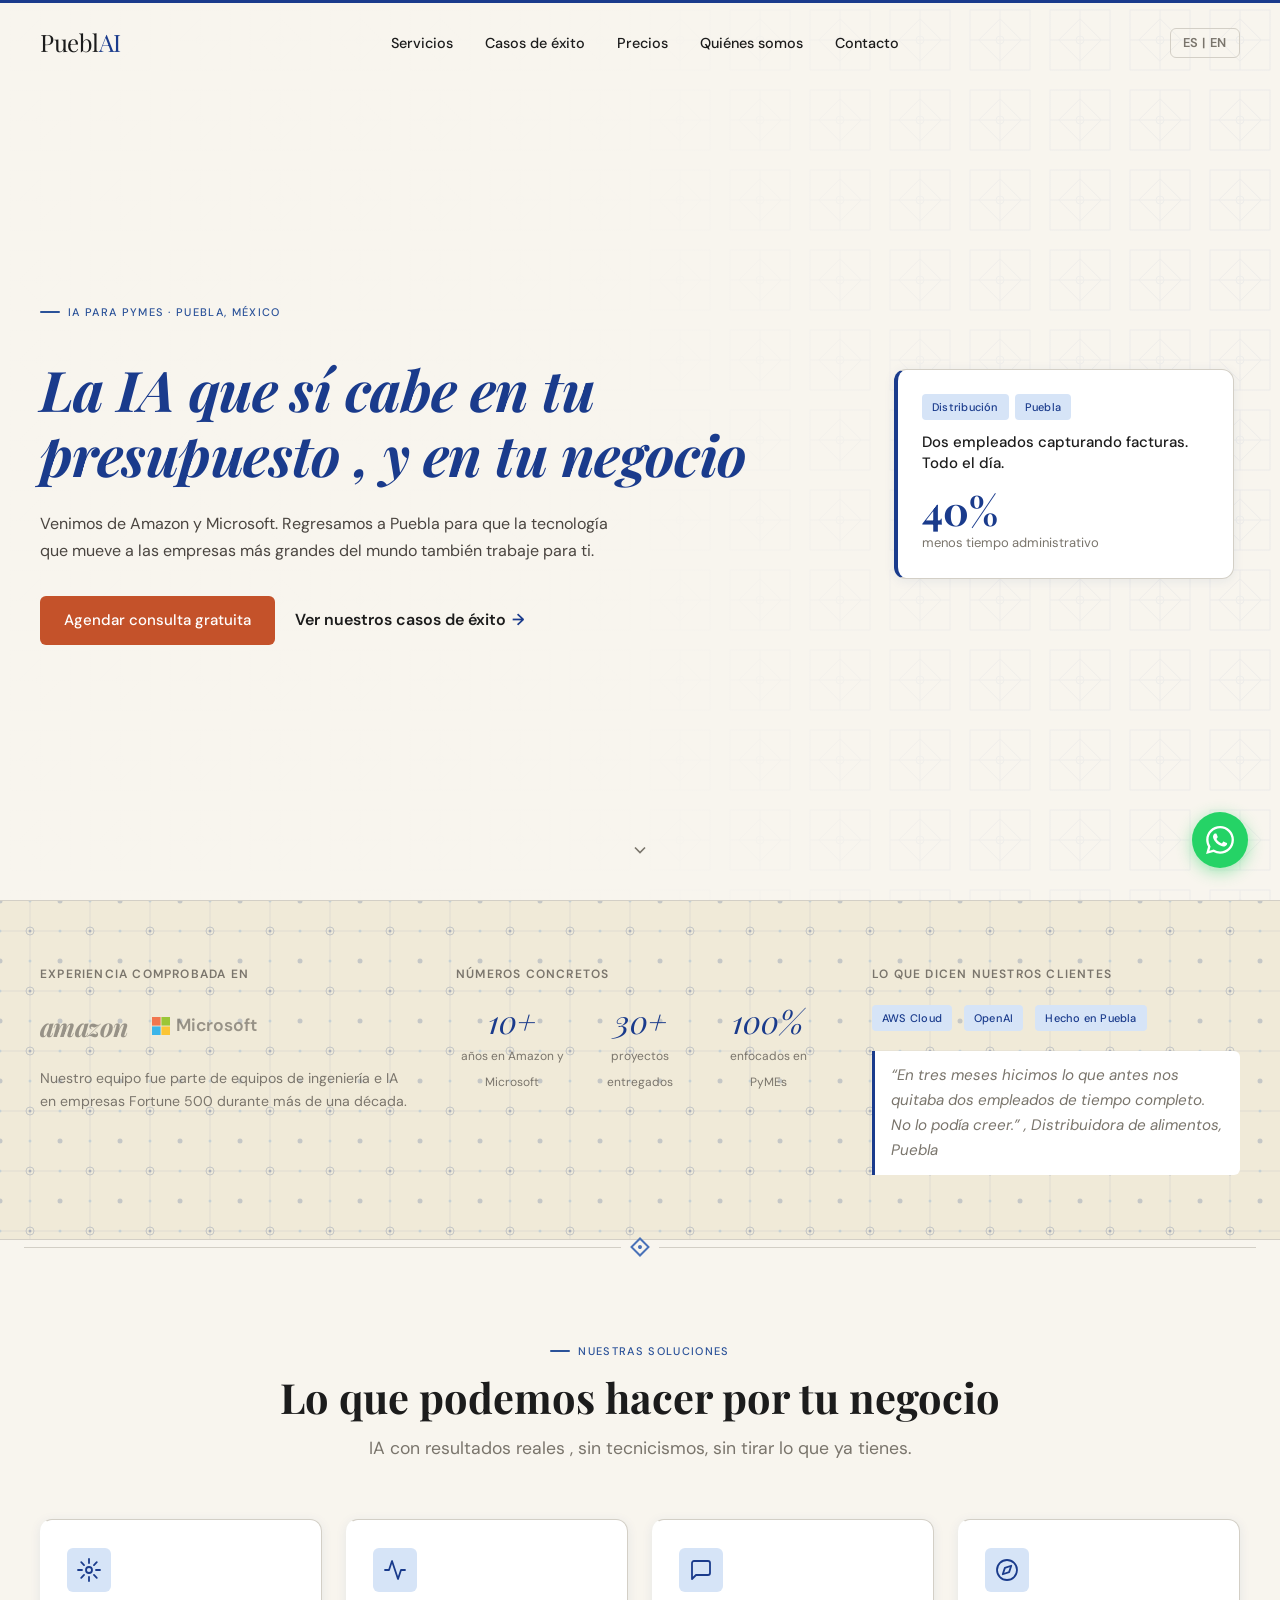
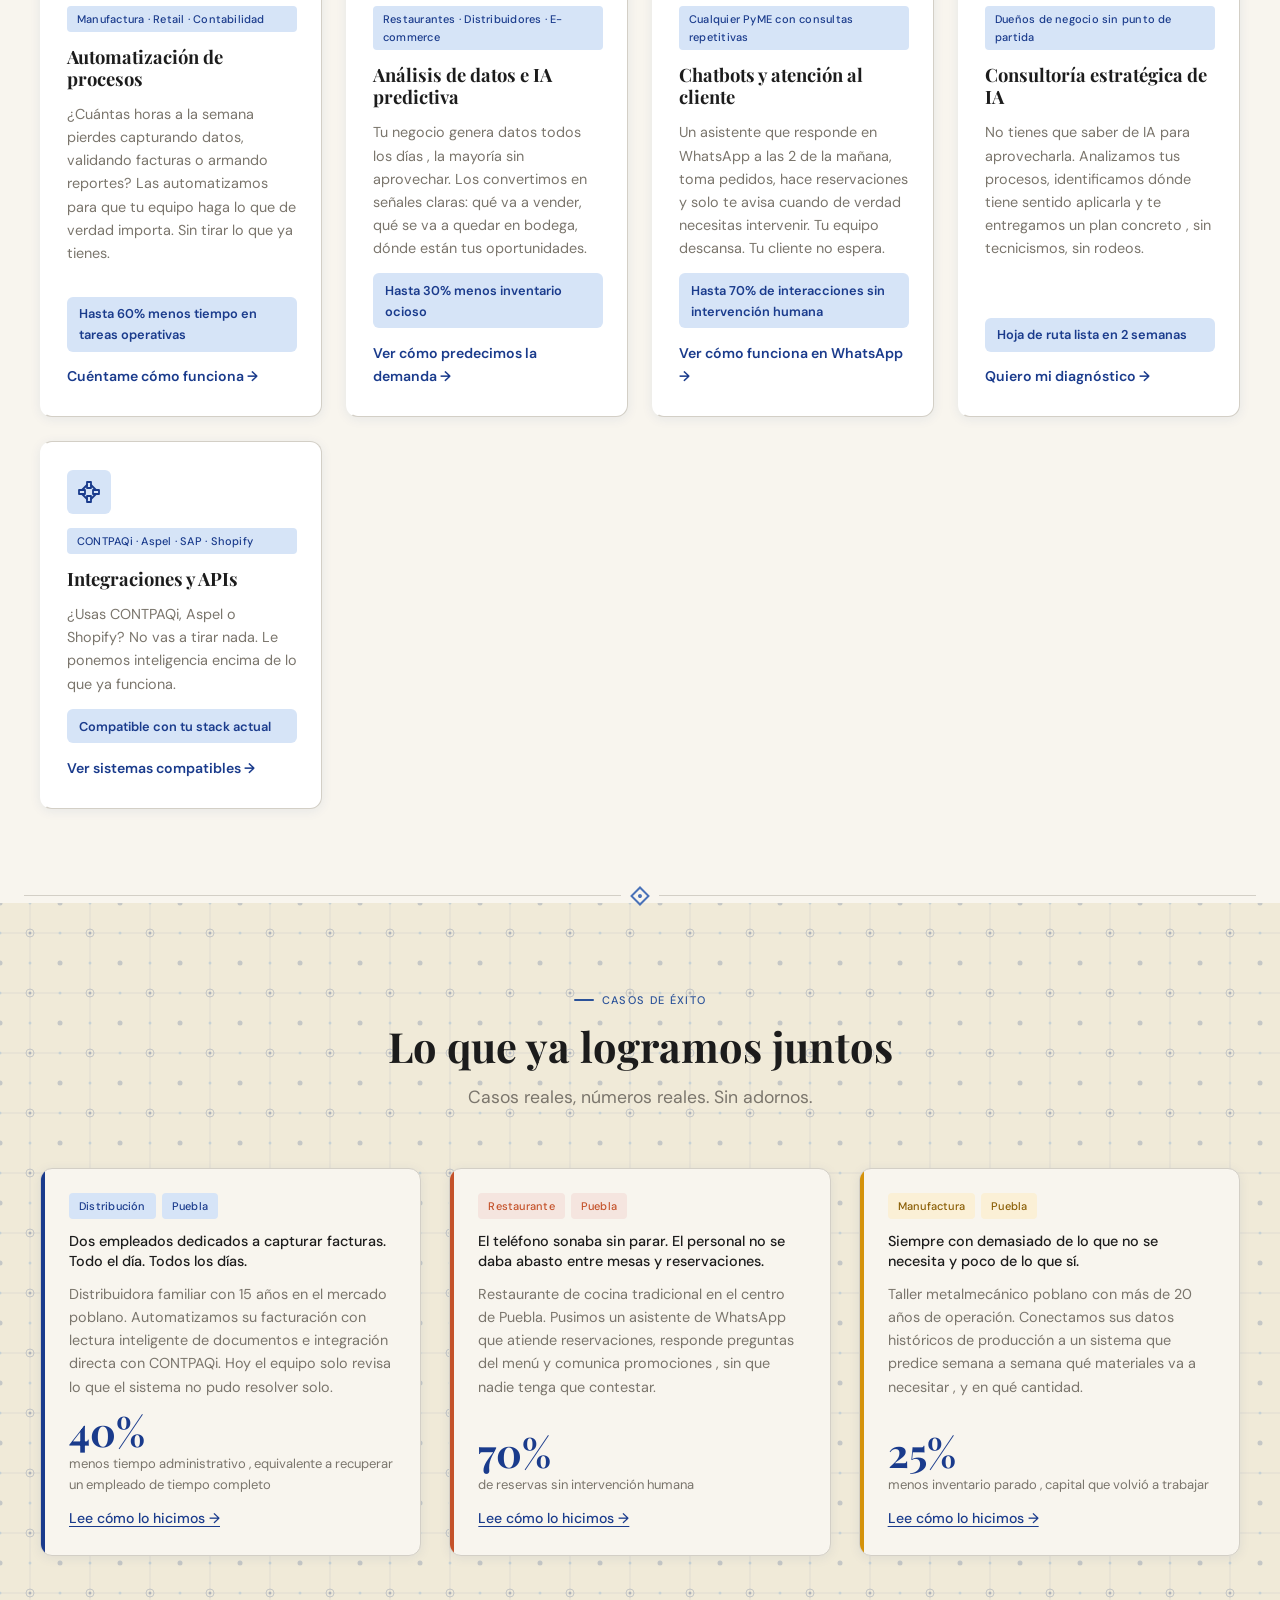
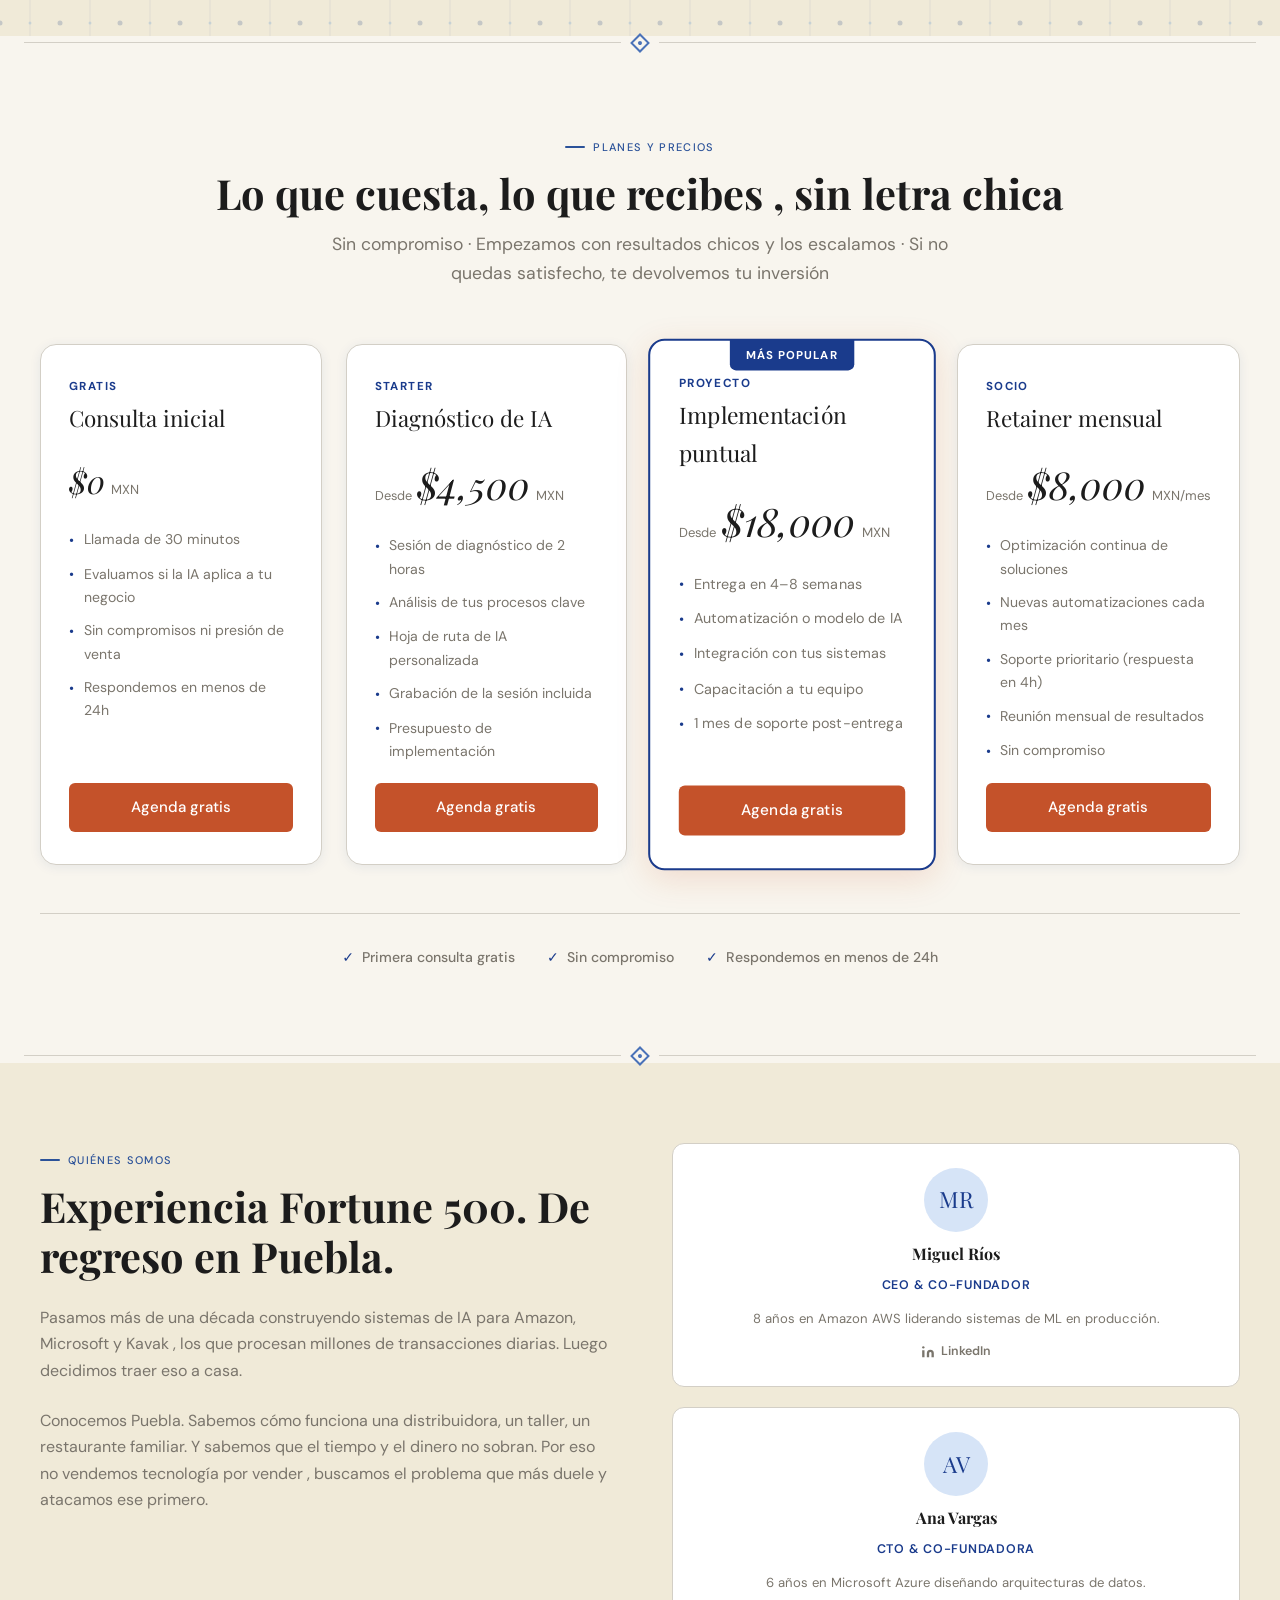
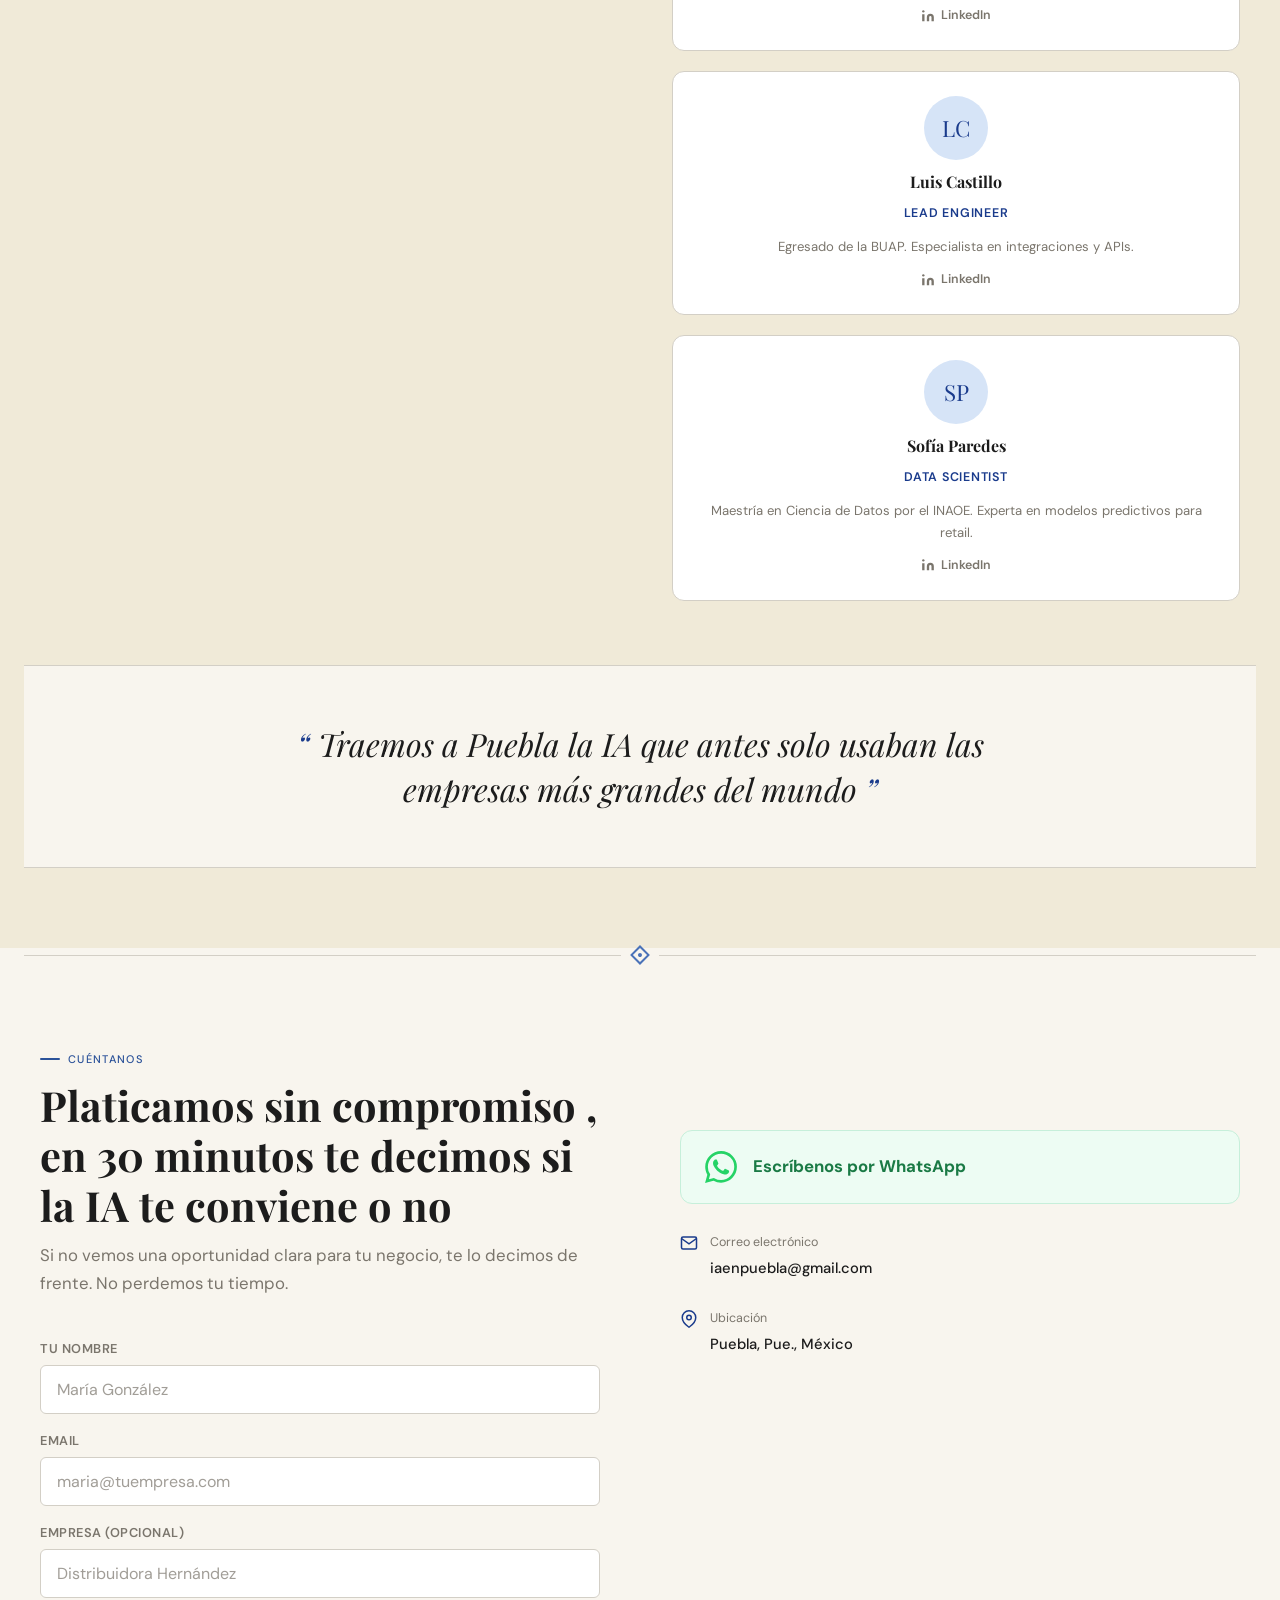
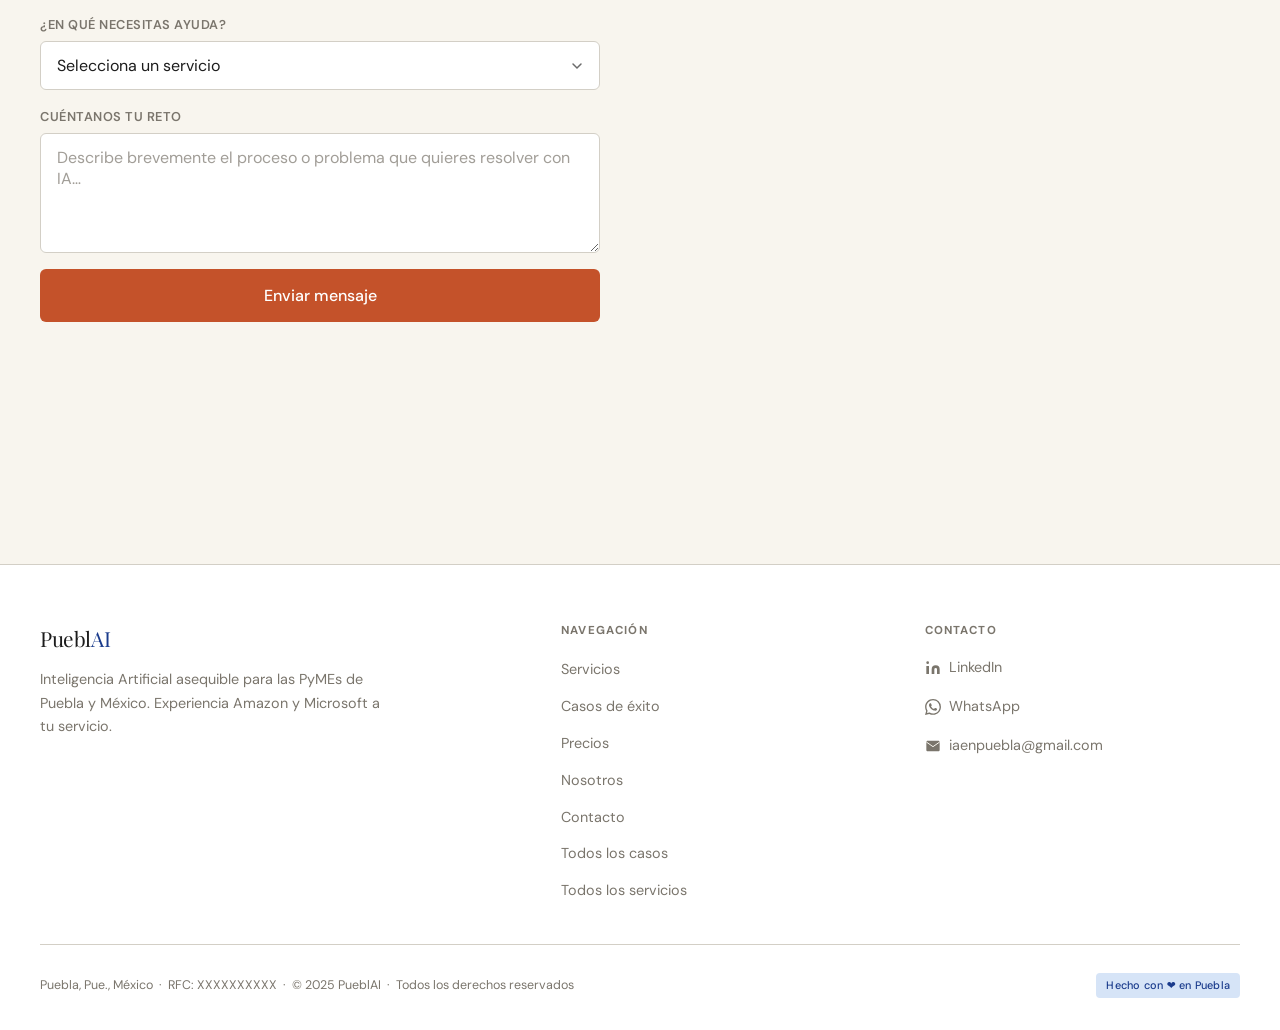
==== index.html @ e3006d70 "Update index.html" ====
<!DOCTYPE html>
<html lang="es">
<head>
  <meta charset="UTF-8" />
  <meta name="viewport" content="width=device-width, initial-scale=1.0" />
  <title>PueblAI , Inteligencia Artificial para PyMEs · Puebla, México</title>
  <meta name="description" content="Soluciones de Inteligencia Artificial asequibles para pequeñas y medianas empresas en Puebla y México. Más de 10 años de experiencia en Amazon y Microsoft." />

  <!-- Open Graph -->
  <meta property="og:title"       content="PueblAI , IA para PyMEs · Puebla, México" />
  <meta property="og:description" content="Automatización, análisis de datos y chatbots para PyMEs. Experiencia Fortune 500 al servicio de tu negocio." />
  <meta property="og:type"        content="website" />
  <meta property="og:locale"      content="es_MX" />
  <!-- REPLACE: og:image with a 1200×630 social card image -->

  <!-- Google Fonts -->
  <link rel="preconnect" href="https://fonts.googleapis.com" />
  <link rel="preconnect" href="https://fonts.gstatic.com" crossorigin />
  <link href="https://fonts.googleapis.com/css2?family=Playfair+Display:ital,wght@0,700;1,700&family=DM+Sans:opsz,wght@9..40,400;9..40,500;9..40,600&display=swap" rel="stylesheet" />

  <link rel="stylesheet" href="css/styles.css" />
</head>
<body>

  <!-- ═══════════════════════════════════════════
       NAVIGATION
  ═══════════════════════════════════════════ -->
  <nav class="site-nav" role="navigation" aria-label="Navegación principal">
    <div class="nav-inner">
      <a href="#hero" class="nav-logo" aria-label="PueblAI , Inicio">
        Puebl<span>AI</span>
      </a>

      <ul class="nav-links" role="list">
        <li><a href="#servicios" data-es="Servicios" data-en="Services">Servicios</a></li>
        <li><a href="#casos"     data-es="Casos de éxito"  data-en="Cases">Casos de éxito</a></li>
        <li><a href="#precios"   data-es="Precios"        data-en="Pricing">Precios</a></li>
        <li><a href="#nosotros"  data-es="Quiénes somos"  data-en="About">Quiénes somos</a></li>
        <li><a href="#contacto"  data-es="Contacto"  data-en="Contact">Contacto</a></li>
      </ul>

      <button id="lang-toggle" class="lang-toggle" aria-label="Cambiar idioma" aria-pressed="false">
        ES | EN
      </button>

      <button class="hamburger" aria-label="Abrir menú" aria-expanded="false">
        <span></span>
        <span></span>
        <span></span>
      </button>
    </div>
  </nav>

  <!-- Mobile nav overlay -->
  <div class="nav-overlay" role="dialog" aria-modal="true" aria-label="Menú de navegación">
    <button class="close-overlay" aria-label="Cerrar menú">&times;</button>
    <a href="#servicios" data-es="Servicios"  data-en="Services">Servicios</a>
    <a href="#casos"     data-es="Casos de éxito"  data-en="Cases">Casos de éxito</a>
    <a href="#precios"   data-es="Precios"        data-en="Pricing">Precios</a>
    <a href="#nosotros"  data-es="Quiénes somos"  data-en="About">Quiénes somos</a>
    <a href="#contacto"  data-es="Contacto"   data-en="Contact">Contacto</a>
  </div>

  <!-- ═══════════════════════════════════════════
       WHATSAPP FLOAT BUTTON
  ═══════════════════════════════════════════ -->
  <a href="https://wa.me/52XXXXXXXXXX?text=Hola%2C%20me%20interesa%20una%20consulta%20gratuita%20de%20IA%20para%20mi%20negocio."
     class="whatsapp-float"
     target="_blank"
     rel="noopener noreferrer"
     aria-label="Contactar por WhatsApp">
    <!-- WhatsApp icon -->
    <svg viewBox="0 0 24 24" xmlns="http://www.w3.org/2000/svg" aria-hidden="true">
      <path d="M17.472 14.382c-.297-.149-1.758-.867-2.03-.967-.273-.099-.471-.148-.67.15-.197.297-.767.966-.94 1.164-.173.199-.347.223-.644.075-.297-.15-1.255-.463-2.39-1.475-.883-.788-1.48-1.761-1.653-2.059-.173-.297-.018-.458.13-.606.134-.133.298-.347.446-.52.149-.174.198-.298.298-.497.099-.198.05-.371-.025-.52-.075-.149-.669-1.612-.916-2.207-.242-.579-.487-.5-.669-.51-.173-.008-.371-.01-.57-.01-.198 0-.52.074-.792.372-.272.297-1.04 1.016-1.04 2.479 0 1.462 1.065 2.875 1.213 3.074.149.198 2.096 3.2 5.077 4.487.709.306 1.262.489 1.694.625.712.227 1.36.195 1.871.118.571-.085 1.758-.719 2.006-1.413.248-.694.248-1.289.173-1.413-.074-.124-.272-.198-.57-.347m-5.421 7.403h-.004a9.87 9.87 0 01-5.031-1.378l-.361-.214-3.741.982.998-3.648-.235-.374a9.86 9.86 0 01-1.51-5.26c.001-5.45 4.436-9.884 9.888-9.884 2.64 0 5.122 1.03 6.988 2.898a9.825 9.825 0 012.893 6.994c-.003 5.45-4.437 9.884-9.885 9.884m8.413-18.297A11.815 11.815 0 0012.05 0C5.495 0 .16 5.335.157 11.892c0 2.096.547 4.142 1.588 5.945L.057 24l6.305-1.654a11.882 11.882 0 005.683 1.448h.005c6.554 0 11.89-5.335 11.893-11.893a11.821 11.821 0 00-3.48-8.413z"/>
    </svg>
  </a>

  <main>

    <!-- ═══════════════════════════════════════════
         SECTION 01 , HERO
    ═══════════════════════════════════════════ -->
    <section id="hero" aria-label="Inicio" style="position: relative;">
      <div class="hero-inner">

        <!-- Left column -->
        <div class="hero-left">
          <span class="section-eyebrow fade-in" data-es="IA para PyMEs · Puebla, México" data-en="AI for SMBs · Puebla, México">
            IA para PyMEs · Puebla, México
          </span>

          <h1 class="fade-in" style="transition-delay: 0.1s;">
            <em data-es="La IA que sí cabe en tu presupuesto , y en tu negocio" data-en="The AI that fits your budget , and your business">
              La IA que sí cabe en tu presupuesto , y en tu negocio
            </em>
          </h1>

          <p class="fade-in" style="transition-delay: 0.2s;"
             data-es="Venimos de Amazon y Microsoft. Regresamos a Puebla para que la tecnología que mueve a las empresas más grandes del mundo también trabaje para ti."
             data-en="We come from Amazon and Microsoft. We returned to Puebla so the technology that powers the world's largest companies can work for you too.">
            Venimos de Amazon y Microsoft. Regresamos a Puebla para que la tecnología que mueve a las empresas más grandes del mundo también trabaje para ti.
          </p>

          <div class="hero-ctas fade-in" style="transition-delay: 0.3s;">
            <a href="#contacto" class="btn-primary"
               data-es="Agendar consulta gratuita" data-en="Book a free consultation">
              Agendar consulta gratuita
            </a>
            <a href="#casos" class="secondary-link"
               data-es="Ver nuestros casos de éxito" data-en="See our success stories">
              Ver nuestros casos de éxito
            </a>
          </div>
        </div>

        <!-- Right column , caso de éxito flotante -->
        <div class="hero-right fade-in" style="transition-delay: 0.4s;">
          <div class="hero__card">
            <div class="hero__card-tag">
              <span class="badge badge--cobalt"
                    data-es="Distribución" data-en="Distribution">Distribución</span>
              <span class="badge badge--cobalt"
                    data-es="Puebla" data-en="Puebla">Puebla</span>
            </div>
            <p class="hero__card-problem"
               data-es="Dos empleados capturando facturas. Todo el día."
               data-en="Two employees entering invoices. All day long.">
              Dos empleados capturando facturas. Todo el día.
            </p>
            <div class="hero__card-metric">
              <span class="hero__card-number">40%</span>
              <span class="hero__card-label"
                    data-es="menos tiempo administrativo"
                    data-en="less administrative time">
                menos tiempo administrativo
              </span>
            </div>
          </div>
        </div>

      </div>

      <!-- Scroll indicator -->
      <div class="scroll-indicator" aria-hidden="true">
        <svg viewBox="0 0 24 24" stroke-width="2">
          <polyline points="6 9 12 15 18 9"/>
        </svg>
      </div>
    </section>


    <!-- ═══════════════════════════════════════════
         SECTION 02 , TRUST SIGNALS
    ═══════════════════════════════════════════ -->
    <section id="credibilidad" aria-label="Credenciales y experiencia">
      <div class="credibilidad-inner">

        <!-- Col 1: Company logos -->
        <div class="trust-col fade-in">
          <span class="trust-col-title"
                data-es="Experiencia comprobada en" data-en="Proven experience at">
            Experiencia comprobada en
          </span>
          <div class="company-logos">
            <!-- Amazon wordmark -->
            <span class="company-logo-wordmark" style="font-family:'Playfair Display',serif; font-size:1.6rem; font-weight:700; font-style:italic; letter-spacing:-0.02em;">amazon</span>
            <!-- Microsoft with squares -->
            <span class="company-logo-wordmark" style="display:inline-flex; align-items:center; gap:0.4rem;">
              <svg viewBox="0 0 21 21" width="18" height="18" aria-hidden="true">
                <rect x="0" y="0" width="10" height="10" fill="#f25022"/>
                <rect x="11" y="0" width="10" height="10" fill="#7fba00"/>
                <rect x="0" y="11" width="10" height="10" fill="#00a4ef"/>
                <rect x="11" y="11" width="10" height="10" fill="#ffb900"/>
              </svg>
              <span style="font-family:'DM Sans',sans-serif; font-size:1.1rem; font-weight:600;">Microsoft</span>
            </span>
          </div>
          <p class="trust-caption"
             data-es="Nuestro equipo fue parte de equipos de ingeniería e IA en empresas Fortune 500 durante más de una década."
             data-en="Our team was part of engineering and AI teams at Fortune 500 companies for over a decade.">
            Nuestro equipo fue parte de equipos de ingeniería e IA en empresas Fortune 500 durante más de una década.
          </p>
        </div>

        <!-- Col 2: Key metrics -->
        <div class="trust-col fade-in" style="transition-delay: 0.1s;">
          <span class="trust-col-title"
                data-es="Números concretos" data-en="Concrete numbers">
            Números concretos
          </span>
          <div class="stat-row">
            <div class="stat-item">
              <span class="metric-num">10+</span>
              <span class="stat-sub"
                    data-es="años en Amazon y Microsoft" data-en="years at Amazon &amp; Microsoft">
                años en Amazon y Microsoft
              </span>
            </div>
            <div class="stat-item">
              <span class="metric-num">30+</span>
              <span class="stat-sub"
                    data-es="proyectos entregados" data-en="projects delivered">
                proyectos entregados
              </span>
            </div>
            <div class="stat-item">
              <span class="metric-num">100%</span>
              <span class="stat-sub"
                    data-es="enfocados en PyMEs" data-en="focused on SMBs">
                enfocados en PyMEs
              </span>
            </div>
          </div>
        </div>

        <!-- Col 3: Pull quote / certifications -->
        <div class="trust-col fade-in" style="transition-delay: 0.2s;">
          <span class="trust-col-title"
                data-es="Lo que dicen nuestros clientes" data-en="What our clients say">
            Lo que dicen nuestros clientes
          </span>
          <!-- REPLACE: AWS Partner / Google Cloud badge or real client logo -->
          <div class="cert-badges">
            <span class="tag">AWS Cloud</span>
            <span class="tag">OpenAI</span>
            <span class="tag">Hecho en Puebla</span>
          </div>
          <blockquote class="pull-quote"
                      data-es="&ldquo;En tres meses hicimos lo que antes nos quitaba dos empleados de tiempo completo. No lo podía creer.&rdquo; , Distribuidora de alimentos, Puebla"
                      data-en="&ldquo;In three months we did what used to take two full-time employees. I couldn't believe it.&rdquo; , Food distributor, Puebla">
            &ldquo;En tres meses hicimos lo que antes nos quitaba dos empleados de tiempo completo. No lo podía creer.&rdquo; , Distribuidora de alimentos, Puebla
          </blockquote>
        </div>

      </div>
    </section>

    <div class="divider-talavera" aria-hidden="true">
      <div class="divider-talavera__line"></div>
      <div class="divider-talavera__diamond"></div>
      <div class="divider-talavera__line"></div>
    </div>

    <!-- ═══════════════════════════════════════════
         SECTION 03 , SERVICES
    ═══════════════════════════════════════════ -->
    <section id="servicios" aria-label="Servicios de IA">
      <div class="section-inner">
        <div class="section-header fade-in">
          <span class="section-eyebrow"
                data-es="Nuestras soluciones" data-en="Our solutions">
            Nuestras soluciones
          </span>
          <h2 data-es="Lo que podemos hacer por tu negocio"
              data-en="What we can do for your business">
            Lo que podemos hacer por tu negocio
          </h2>
          <p data-es="IA con resultados reales , sin tecnicismos, sin tirar lo que ya tienes."
             data-en="AI with real results , no jargon, no ripping out what works.">
            IA con resultados reales , sin tecnicismos, sin tirar lo que ya tienes.
          </p>
        </div>

        <div class="services-grid">

          <!-- Card 1: Process automation -->
          <article class="service-card fade-in">
            <div class="service-icon" aria-hidden="true">
              <svg viewBox="0 0 24 24"><circle cx="12" cy="12" r="3"/><path d="M12 1v4M12 19v4M4.22 4.22l2.83 2.83M16.95 16.95l2.83 2.83M1 12h4M19 12h4M4.22 19.78l2.83-2.83M16.95 7.05l2.83-2.83"/></svg>
            </div>
            <span class="tag" data-es="Manufactura · Retail · Contabilidad"
                              data-en="Manufacturing · Retail · Accounting">
              Manufactura · Retail · Contabilidad
            </span>
            <h3 data-es="Automatización de procesos"
                data-en="Process automation">
              Automatización de procesos
            </h3>
            <p data-es="¿Cuántas horas a la semana pierdes capturando datos, validando facturas o armando reportes? Las automatizamos para que tu equipo haga lo que de verdad importa. Sin tirar lo que ya tienes."
               data-en="How many hours a week do you lose entering data, validating invoices or building reports? We automate them so your team can do what actually matters. Without replacing what you have.">
              ¿Cuántas horas a la semana pierdes capturando datos, validando facturas o armando reportes? Las automatizamos para que tu equipo haga lo que de verdad importa. Sin tirar lo que ya tienes.
            </p>
            <span class="service-outcome"
                  data-es="Hasta 60% menos tiempo en tareas operativas"
                  data-en="Up to 60% less time on operational tasks">
              Hasta 60% menos tiempo en tareas operativas
            </span>
            <a href="servicios.html#automatizacion" class="service-link"
               data-es="Cuéntame cómo funciona →" data-en="Tell me how it works →">
              Cuéntame cómo funciona →
            </a>
          </article>

          <!-- Card 2: Data analytics & predictive AI -->
          <article class="service-card fade-in" style="transition-delay: 0.05s;">
            <div class="service-icon" aria-hidden="true">
              <svg viewBox="0 0 24 24"><polyline points="22 12 18 12 15 21 9 3 6 12 2 12"/></svg>
            </div>
            <span class="tag" data-es="Restaurantes · Distribuidores · E-commerce"
                              data-en="Restaurants · Distributors · E-commerce">
              Restaurantes · Distribuidores · E-commerce
            </span>
            <h3 data-es="Análisis de datos e IA predictiva"
                data-en="Data analytics &amp; predictive AI">
              Análisis de datos e IA predictiva
            </h3>
            <p data-es="Tu negocio genera datos todos los días , la mayoría sin aprovechar. Los convertimos en señales claras: qué va a vender, qué se va a quedar en bodega, dónde están tus oportunidades."
               data-en="Your business generates data every day , most of it untapped. We turn it into clear signals: what will sell, what will sit in the warehouse, where your opportunities are.">
              Tu negocio genera datos todos los días , la mayoría sin aprovechar. Los convertimos en señales claras: qué va a vender, qué se va a quedar en bodega, dónde están tus oportunidades.
            </p>
            <span class="service-outcome"
                  data-es="Hasta 30% menos inventario ocioso"
                  data-en="Up to 30% less idle inventory">
              Hasta 30% menos inventario ocioso
            </span>
            <a href="servicios.html#analitica" class="service-link"
               data-es="Ver cómo predecimos la demanda →" data-en="See how we predict demand →">
              Ver cómo predecimos la demanda →
            </a>
          </article>

          <!-- Card 3: Chatbots -->
          <article class="service-card fade-in" style="transition-delay: 0.10s;">
            <div class="service-icon" aria-hidden="true">
              <svg viewBox="0 0 24 24"><path d="M21 15a2 2 0 0 1-2 2H7l-4 4V5a2 2 0 0 1 2-2h14a2 2 0 0 1 2 2z"/></svg>
            </div>
            <span class="tag" data-es="Cualquier PyME con consultas repetitivas"
                              data-en="Any SMB with repetitive inquiries">
              Cualquier PyME con consultas repetitivas
            </span>
            <h3 data-es="Chatbots y atención al cliente"
                data-en="Chatbots &amp; customer service">
              Chatbots y atención al cliente
            </h3>
            <p data-es="Un asistente que responde en WhatsApp a las 2 de la mañana, toma pedidos, hace reservaciones y solo te avisa cuando de verdad necesitas intervenir. Tu equipo descansa. Tu cliente no espera."
               data-en="An assistant that replies on WhatsApp at 2 in the morning, takes orders, makes reservations and only alerts you when you truly need to step in. Your team rests. Your customer doesn't wait.">
              Un asistente que responde en WhatsApp a las 2 de la mañana, toma pedidos, hace reservaciones y solo te avisa cuando de verdad necesitas intervenir. Tu equipo descansa. Tu cliente no espera.
            </p>
            <span class="service-outcome"
                  data-es="Hasta 70% de interacciones sin intervención humana"
                  data-en="Up to 70% of interactions without human intervention">
              Hasta 70% de interacciones sin intervención humana
            </span>
            <a href="servicios.html#chatbots" class="service-link"
               data-es="Ver cómo funciona en WhatsApp →" data-en="See how it works on WhatsApp →">
              Ver cómo funciona en WhatsApp →
            </a>
          </article>

          <!-- Card 4: Strategic consulting -->
          <article class="service-card fade-in" style="transition-delay: 0.15s;">
            <div class="service-icon" aria-hidden="true">
              <svg viewBox="0 0 24 24"><circle cx="12" cy="12" r="10"/><polygon points="16.24 7.76 14.12 14.12 7.76 16.24 9.88 9.88 16.24 7.76"/></svg>
            </div>
            <span class="tag" data-es="Dueños de negocio sin punto de partida"
                              data-en="Business owners new to AI">
              Dueños de negocio sin punto de partida
            </span>
            <h3 data-es="Consultoría estratégica de IA"
                data-en="Strategic AI consulting">
              Consultoría estratégica de IA
            </h3>
            <p data-es="No tienes que saber de IA para aprovecharla. Analizamos tus procesos, identificamos dónde tiene sentido aplicarla y te entregamos un plan concreto , sin tecnicismos, sin rodeos."
               data-en="You don't need to know AI to benefit from it. We analyze your processes, identify where it makes sense to apply it and hand you a concrete plan , no jargon, no runaround.">
              No tienes que saber de IA para aprovecharla. Analizamos tus procesos, identificamos dónde tiene sentido aplicarla y te entregamos un plan concreto , sin tecnicismos, sin rodeos.
            </p>
            <span class="service-outcome"
                  data-es="Hoja de ruta lista en 2 semanas"
                  data-en="Roadmap ready in 2 weeks">
              Hoja de ruta lista en 2 semanas
            </span>
            <a href="servicios.html#consultoria" class="service-link"
               data-es="Quiero mi diagnóstico →" data-en="I want my diagnostic →">
              Quiero mi diagnóstico →
            </a>
          </article>

          <!-- Card 5: Integrations -->
          <article class="service-card fade-in" style="transition-delay: 0.20s;">
            <div class="service-icon" aria-hidden="true">
              <svg viewBox="0 0 24 24"><path d="M10 2h4v6h-4V2zM2 10h6v4H2v-4zM16 10h6v4h-6v-4zM10 16h4v6h-4v-6z"/><line x1="14" y1="5" x2="19" y2="10"/><line x1="5" y1="10" x2="10" y2="5"/><line x1="14" y1="19" x2="19" y2="14"/><line x1="5" y1="14" x2="10" y2="19"/></svg>
            </div>
            <span class="tag" data-es="CONTPAQi · Aspel · SAP · Shopify"
                              data-en="CONTPAQi · Aspel · SAP · Shopify">
              CONTPAQi · Aspel · SAP · Shopify
            </span>
            <h3 data-es="Integraciones y APIs"
                data-en="Integrations &amp; APIs">
              Integraciones y APIs
            </h3>
            <p data-es="¿Usas CONTPAQi, Aspel o Shopify? No vas a tirar nada. Le ponemos inteligencia encima de lo que ya funciona."
               data-en="Using CONTPAQi, Aspel or Shopify? You're not throwing anything out. We put intelligence on top of what already works.">
              ¿Usas CONTPAQi, Aspel o Shopify? No vas a tirar nada. Le ponemos inteligencia encima de lo que ya funciona.
            </p>
            <span class="service-outcome"
                  data-es="Compatible con tu stack actual"
                  data-en="Compatible with your current stack">
              Compatible con tu stack actual
            </span>
            <a href="servicios.html#integraciones" class="service-link"
               data-es="Ver sistemas compatibles →" data-en="See compatible systems →">
              Ver sistemas compatibles →
            </a>
          </article>

        </div>
      </div>
    </section>

    <div class="divider-talavera" aria-hidden="true">
      <div class="divider-talavera__line"></div>
      <div class="divider-talavera__diamond"></div>
      <div class="divider-talavera__line"></div>
    </div>

    <!-- ═══════════════════════════════════════════
         SECTION 04 , CASE STUDIES
    ═══════════════════════════════════════════ -->
    <section id="casos" aria-label="Casos de éxito">
      <div class="section-inner">
        <div class="section-header fade-in">
          <span class="section-eyebrow"
                data-es="Casos de éxito" data-en="Success stories">
            Casos de éxito
          </span>
          <h2 data-es="Lo que ya logramos juntos"
              data-en="What we've already achieved together">
            Lo que ya logramos juntos
          </h2>
          <p data-es="Casos reales, números reales. Sin adornos."
             data-en="Real cases, real numbers. No fluff.">
            Casos reales, números reales. Sin adornos.
          </p>
        </div>

        <div class="cases-grid">

          <!-- Case 1 , Distribución -->
          <article class="case-card fade-in">
            <div class="case-card__accent" style="background: var(--color-cobalt);" aria-hidden="true"></div>
            <div class="case-card__body">
              <div class="case-card__tags">
                <span class="badge badge--cobalt"
                      data-es="Distribución" data-en="Distribution">Distribución</span>
                <span class="badge badge--cobalt"
                      data-es="Puebla" data-en="Puebla">Puebla</span>
              </div>
              <p class="case-card__problem"
                 data-es="Dos empleados dedicados a capturar facturas. Todo el día. Todos los días."
                 data-en="Two employees doing nothing but entering invoices. All day. Every day.">
                Dos empleados dedicados a capturar facturas. Todo el día. Todos los días.
              </p>
              <p class="case-card__solution"
                 data-es="Distribuidora familiar con 15 años en el mercado poblano. Automatizamos su facturación con lectura inteligente de documentos e integración directa con CONTPAQi. Hoy el equipo solo revisa lo que el sistema no pudo resolver solo."
                 data-en="Family distributor with 15 years in the Puebla market. We automated their invoicing with intelligent document reading and direct CONTPAQi integration. Today the team only reviews what the system couldn't handle on its own.">
                Distribuidora familiar con 15 años en el mercado poblano. Automatizamos su facturación con lectura inteligente de documentos e integración directa con CONTPAQi. Hoy el equipo solo revisa lo que el sistema no pudo resolver solo.
              </p>
              <div class="case-card__metric">
                <span class="case-card__number">40%</span>
                <span class="case-card__metric-label"
                      data-es="menos tiempo administrativo , equivalente a recuperar un empleado de tiempo completo"
                      data-en="less administrative time , equivalent to recovering one full-time employee">
                  menos tiempo administrativo , equivalente a recuperar un empleado de tiempo completo
                </span>
              </div>
              <a href="casos.html#distribuidora-alimentos" class="case-link"
                 data-es="Leer cómo lo hicimos →" data-en="Read how we did it →">
                Lee cómo lo hicimos →
              </a>
            </div>
          </article>

          <!-- Case 2 , Restaurante -->
          <article class="case-card fade-in" style="transition-delay: 0.1s;">
            <div class="case-card__accent" style="background: var(--color-terracotta);" aria-hidden="true"></div>
            <div class="case-card__body">
              <div class="case-card__tags">
                <span class="badge badge--terra"
                      data-es="Restaurante" data-en="Restaurant">Restaurante</span>
                <span class="badge badge--terra"
                      data-es="Puebla" data-en="Puebla">Puebla</span>
              </div>
              <p class="case-card__problem"
                 data-es="El teléfono sonaba sin parar. El personal no daba abasto entre mesas y reservaciones."
                 data-en="The phone rang nonstop. Staff couldn't keep up with tables and reservations at the same time.">
                El teléfono sonaba sin parar. El personal no se daba abasto entre mesas y reservaciones.
              </p>
              <p class="case-card__solution"
                 data-es="Restaurante de cocina tradicional en el centro de Puebla. Pusimos un asistente de WhatsApp que atiende reservaciones, responde preguntas del menú y comunica promociones , sin que nadie tenga que contestar."
                 data-en="Traditional cuisine restaurant in downtown Puebla. We set up a WhatsApp assistant that handles reservations, answers menu questions and communicates promotions , without anyone having to pick up.">
                Restaurante de cocina tradicional en el centro de Puebla. Pusimos un asistente de WhatsApp que atiende reservaciones, responde preguntas del menú y comunica promociones , sin que nadie tenga que contestar.
              </p>
              <div class="case-card__metric">
                <span class="case-card__number">70%</span>
                <span class="case-card__metric-label"
                      data-es="de reservas sin intervención humana"
                      data-en="of reservations without human intervention">
                  de reservas sin intervención humana
                </span>
              </div>
              <a href="casos.html#restaurante-puebla" class="case-link"
                 data-es="Leer cómo lo hicimos →" data-en="Read how we did it →">
                Lee cómo lo hicimos →
              </a>
            </div>
          </article>

          <!-- Case 3 , Manufactura -->
          <article class="case-card fade-in" style="transition-delay: 0.2s;">
            <div class="case-card__accent" style="background: var(--color-amber);" aria-hidden="true"></div>
            <div class="case-card__body">
              <div class="case-card__tags">
                <span class="badge badge--amber"
                      data-es="Manufactura" data-en="Manufacturing">Manufactura</span>
                <span class="badge badge--amber"
                      data-es="Puebla" data-en="Puebla">Puebla</span>
              </div>
              <p class="case-card__problem"
                 data-es="Siempre con demasiado de lo que no se necesita y poco de lo que sí."
                 data-en="Always too much of what they didn't need and not enough of what they did.">
                Siempre con demasiado de lo que no se necesita y poco de lo que sí.
              </p>
              <p class="case-card__solution"
                 data-es="Taller metalmecánico poblano con más de 20 años de operación. Conectamos sus datos históricos de producción a un sistema que predice semana a semana qué materiales va a necesitar , y en qué cantidad."
                 data-en="Puebla metalworking workshop with over 20 years of operation. We connected their historical production data to a system that predicts week by week what materials they'll need , and how much.">
                Taller metalmecánico poblano con más de 20 años de operación. Conectamos sus datos históricos de producción a un sistema que predice semana a semana qué materiales va a necesitar , y en qué cantidad.
              </p>
              <div class="case-card__metric">
                <span class="case-card__number">25%</span>
                <span class="case-card__metric-label"
                      data-es="menos inventario parado , capital que volvió a trabajar"
                      data-en="less idle inventory , capital that went back to work">
                  menos inventario parado , capital que volvió a trabajar
                </span>
              </div>
              <a href="casos.html#manufactura-puebla" class="case-link"
                 data-es="Leer cómo lo hicimos →" data-en="Read how we did it →">
                Lee cómo lo hicimos →
              </a>
            </div>
          </article>

        </div>
      </div>
    </section>

    <div class="divider-talavera" aria-hidden="true">
      <div class="divider-talavera__line"></div>
      <div class="divider-talavera__diamond"></div>
      <div class="divider-talavera__line"></div>
    </div>

    <!-- ═══════════════════════════════════════════
         SECTION 05 , PRICING
    ═══════════════════════════════════════════ -->
    <section id="precios" aria-label="Precios y planes">
      <div class="section-inner">
        <div class="section-header fade-in">
          <span class="section-eyebrow"
                data-es="Planes y precios" data-en="Plans &amp; pricing">
            Planes y precios
          </span>
          <h2 data-es="Lo que cuesta, lo que recibes , sin letra chica"
              data-en="What it costs, what you get , no fine print">
            Lo que cuesta, lo que recibes , sin letra chica
          </h2>
          <p data-es="Sin compromiso · Empezamos con resultados chicos y los escalamos · Si no quedas satisfecho, te devolvemos tu inversión"
             data-en="No lock-in contract · We start small and scale up · If you're not satisfied, we return your investment">
            Sin compromiso · Empezamos con resultados chicos y los escalamos · Si no quedas satisfecho, te devolvemos tu inversión
          </p>
        </div>

        <div class="pricing-grid fade-in">

          <!-- Tier 0: Free consultation -->
          <div class="pricing-card">
            <div>
              <div class="pricing-tier" data-es="GRATIS" data-en="FREE">GRATIS</div>
              <div class="pricing-name" data-es="Consulta inicial" data-en="Initial consultation">
                Consulta inicial
              </div>
            </div>
            <div class="pricing-price">
              <span class="price-amount" style="font-size:2rem;">$0</span>
              <span class="price-period">MXN</span>
            </div>
            <ul class="pricing-features" role="list">
              <li data-es="Llamada de 30 minutos" data-en="30-minute call">
                Llamada de 30 minutos
              </li>
              <li data-es="Evaluamos si la IA aplica a tu negocio" data-en="We assess if AI fits your business">
                Evaluamos si la IA aplica a tu negocio
              </li>
              <li data-es="Sin compromisos ni presión de venta" data-en="No commitments or sales pressure">
                Sin compromisos ni presión de venta
              </li>
              <li data-es="Respondemos en menos de 24h" data-en="We reply within 24h">
                Respondemos en menos de 24h
              </li>
            </ul>
            <div class="pricing-cta">
              <a href="#contacto" class="btn-primary"
                 data-es="Agenda gratis" data-en="Book for free">
                Agenda gratis
              </a>
            </div>
          </div>

          <!-- Tier 1: Starter -->
          <div class="pricing-card">
            <div>
              <div class="pricing-tier" data-es="STARTER" data-en="STARTER">STARTER</div>
              <div class="pricing-name" data-es="Diagnóstico de IA" data-en="AI Diagnostic">
                Diagnóstico de IA
              </div>
            </div>
            <div class="pricing-price">
              <span class="price-from" data-es="Desde" data-en="From">Desde</span>
              <span class="price-amount">$4,500</span>
              <span class="price-period">MXN</span>
            </div>
            <ul class="pricing-features" role="list">
              <li data-es="Sesión de diagnóstico de 2 horas" data-en="2-hour diagnostic session">
                Sesión de diagnóstico de 2 horas
              </li>
              <li data-es="Análisis de tus procesos clave" data-en="Analysis of your key processes">
                Análisis de tus procesos clave
              </li>
              <li data-es="Hoja de ruta de IA personalizada" data-en="Personalized AI roadmap">
                Hoja de ruta de IA personalizada
              </li>
              <li data-es="Grabación de la sesión incluida" data-en="Session recording included">
                Grabación de la sesión incluida
              </li>
              <li data-es="Presupuesto de implementación" data-en="Implementation budget">
                Presupuesto de implementación
              </li>
            </ul>
            <div class="pricing-cta">
              <a href="#contacto" class="btn-primary"
                 data-es="Agenda gratis" data-en="Book for free">
                Agenda gratis
              </a>
            </div>
          </div>

          <!-- Tier 2: Project (FEATURED) -->
          <div class="pricing-card featured">
            <div class="pricing-badge" data-es="Más popular" data-en="Most popular">
              Más popular
            </div>
            <div>
              <div class="pricing-tier" data-es="PROYECTO" data-en="PROJECT">PROYECTO</div>
              <div class="pricing-name" data-es="Implementación puntual" data-en="Targeted implementation">
                Implementación puntual
              </div>
            </div>
            <div class="pricing-price">
              <span class="price-from" data-es="Desde" data-en="From">Desde</span>
              <span class="price-amount">$18,000</span>
              <span class="price-period">MXN</span>
            </div>
            <ul class="pricing-features" role="list">
              <li data-es="Entrega en 4–8 semanas" data-en="Delivery in 4–8 weeks">
                Entrega en 4–8 semanas
              </li>
              <li data-es="Automatización o modelo de IA" data-en="Automation or AI model">
                Automatización o modelo de IA
              </li>
              <li data-es="Integración con tus sistemas" data-en="Integration with your systems">
                Integración con tus sistemas
              </li>
              <li data-es="Capacitación a tu equipo" data-en="Team training">
                Capacitación a tu equipo
              </li>
              <li data-es="1 mes de soporte post-entrega" data-en="1 month post-delivery support">
                1 mes de soporte post-entrega
              </li>
            </ul>
            <div class="pricing-cta">
              <a href="#contacto" class="btn-primary"
                 data-es="Agenda gratis" data-en="Book for free">
                Agenda gratis
              </a>
            </div>
          </div>

          <!-- Tier 3: Partner -->
          <div class="pricing-card">
            <div>
              <div class="pricing-tier" data-es="SOCIO" data-en="PARTNER">SOCIO</div>
              <div class="pricing-name" data-es="Retainer mensual" data-en="Monthly retainer">
                Retainer mensual
              </div>
            </div>
            <div class="pricing-price">
              <span class="price-from" data-es="Desde" data-en="From">Desde</span>
              <span class="price-amount">$8,000</span>
              <span class="price-period" data-es="MXN/mes" data-en="MXN/mo">MXN/mes</span>
            </div>
            <ul class="pricing-features" role="list">
              <li data-es="Optimización continua de soluciones" data-en="Continuous solution optimization">
                Optimización continua de soluciones
              </li>
              <li data-es="Nuevas automatizaciones cada mes" data-en="New automations each month">
                Nuevas automatizaciones cada mes
              </li>
              <li data-es="Soporte prioritario (respuesta en 4h)" data-en="Priority support (4h response)">
                Soporte prioritario (respuesta en 4h)
              </li>
              <li data-es="Reunión mensual de resultados" data-en="Monthly results meeting">
                Reunión mensual de resultados
              </li>
              <li data-es="Sin compromiso" data-en="No minimum commitment">
                Sin compromiso
              </li>
            </ul>
            <div class="pricing-cta">
              <a href="#contacto" class="btn-primary"
                 data-es="Agenda gratis" data-en="Book for free">
                Agenda gratis
              </a>
            </div>
          </div>

        </div>

        <!-- Trust strip -->
        <div class="trust-strip fade-in">
          <span class="trust-item" data-es="Primera consulta gratis" data-en="First consultation free">
            Primera consulta gratis
          </span>
          <span class="trust-item" data-es="Sin compromiso" data-en="No commitment">
            Sin compromiso
          </span>
          <span class="trust-item" data-es="Respondemos en menos de 24h" data-en="We reply in under 24h">
            Respondemos en menos de 24h
          </span>
        </div>

      </div>
    </section>

    <div class="divider-talavera" aria-hidden="true">
      <div class="divider-talavera__line"></div>
      <div class="divider-talavera__diamond"></div>
      <div class="divider-talavera__line"></div>
    </div>

    <!-- ═══════════════════════════════════════════
         SECTION 06 , ABOUT
    ═══════════════════════════════════════════ -->
    <section id="nosotros" aria-label="Quiénes somos">
      <div class="about-inner">

        <!-- Left: text -->
        <div class="about-left">
          <div class="fade-in">
            <span class="section-eyebrow"
                  data-es="Quiénes somos" data-en="Who we are">
              Quiénes somos
            </span>
            <h2 data-es="Experiencia Fortune 500. De regreso en Puebla."
                data-en="Fortune 500 expertise. Back home in Puebla.">
              Experiencia Fortune 500. De regreso en Puebla.
            </h2>
          </div>

          <p class="fade-in" style="transition-delay:0.1s;"
             data-es="Pasamos más de una década construyendo sistemas de IA para Amazon y Microsoft , los que procesan millones de transacciones diarias. Luego decidimos traer eso a casa."
             data-en="We spent over a decade building AI systems for Amazon and Microsoft , the ones that process millions of transactions daily. Then we decided to bring that home.">
            Pasamos más de una década construyendo sistemas de IA para Amazon, Microsoft y Kavak , los que procesan millones de transacciones diarias. Luego decidimos traer eso a casa.
          </p>

          <p class="fade-in" style="transition-delay:0.15s;"
             data-es="Conocemos Puebla. Sabemos cómo funciona una distribuidora, un taller, un restaurante familiar. Y sabemos que el tiempo y el dinero no sobran. Por eso no vendemos tecnología por vender , buscamos el problema que más duele y atacamos ese primero."
             data-en="We know Puebla. We know how a distributor works, a workshop, a family restaurant. And we know that time and money are tight. That's why we don't sell technology for the sake of it , we find the problem that hurts most and tackle that first.">
            Conocemos Puebla. Sabemos cómo funciona una distribuidora, un taller, un restaurante familiar. Y sabemos que el tiempo y el dinero no sobran. Por eso no vendemos tecnología por vender , buscamos el problema que más duele y atacamos ese primero.
          </p>
        </div>

        <!-- Right: team cards -->
        <div class="about-right-cards fade-in" style="transition-delay:0.2s;">

          <div class="team-card">
            <div class="team-avatar" aria-label="Foto de perfil">MR</div>
            <h4>Miguel Ríos</h4>
            <span class="team-title">CEO &amp; Co-fundador</span>
            <p class="team-bio"
               data-es="8 años en Amazon AWS liderando sistemas de ML en producción."
               data-en="8 years at Amazon AWS leading production ML systems.">
              8 años en Amazon AWS liderando sistemas de ML en producción.
            </p>
            <a href="#" class="team-linkedin" aria-label="LinkedIn de Miguel Ríos">
              <svg viewBox="0 0 24 24" width="14" height="14" fill="currentColor"><path d="M16 8a6 6 0 0 1 6 6v7h-4v-7a2 2 0 0 0-2-2 2 2 0 0 0-2 2v7h-4v-7a6 6 0 0 1 6-6z"/><rect x="2" y="9" width="4" height="12"/><circle cx="4" cy="4" r="2"/></svg>
              LinkedIn
            </a>
          </div>

          <div class="team-card">
            <div class="team-avatar" aria-label="Foto de perfil">AV</div>
            <h4>Ana Vargas</h4>
            <span class="team-title">CTO &amp; Co-fundadora</span>
            <p class="team-bio"
               data-es="6 años en Microsoft Azure diseñando arquitecturas de datos."
               data-en="6 years at Microsoft Azure designing data architectures.">
              6 años en Microsoft Azure diseñando arquitecturas de datos.
            </p>
            <a href="#" class="team-linkedin" aria-label="LinkedIn de Ana Vargas">
              <svg viewBox="0 0 24 24" width="14" height="14" fill="currentColor"><path d="M16 8a6 6 0 0 1 6 6v7h-4v-7a2 2 0 0 0-2-2 2 2 0 0 0-2 2v7h-4v-7a6 6 0 0 1 6-6z"/><rect x="2" y="9" width="4" height="12"/><circle cx="4" cy="4" r="2"/></svg>
              LinkedIn
            </a>
          </div>

          <div class="team-card">
            <div class="team-avatar" aria-label="Foto de perfil">LC</div>
            <h4>Luis Castillo</h4>
            <span class="team-title">Lead Engineer</span>
            <p class="team-bio"
               data-es="Egresado de la BUAP. Especialista en integraciones y APIs."
               data-en="BUAP graduate. Specialist in integrations and APIs.">
              Egresado de la BUAP. Especialista en integraciones y APIs.
            </p>
            <a href="#" class="team-linkedin" aria-label="LinkedIn de Luis Castillo">
              <svg viewBox="0 0 24 24" width="14" height="14" fill="currentColor"><path d="M16 8a6 6 0 0 1 6 6v7h-4v-7a2 2 0 0 0-2-2 2 2 0 0 0-2 2v7h-4v-7a6 6 0 0 1 6-6z"/><rect x="2" y="9" width="4" height="12"/><circle cx="4" cy="4" r="2"/></svg>
              LinkedIn
            </a>
          </div>

          <div class="team-card">
            <div class="team-avatar" aria-label="Foto de perfil">SP</div>
            <h4>Sofía Paredes</h4>
            <span class="team-title">Data Scientist</span>
            <p class="team-bio"
               data-es="Maestría en Ciencia de Datos por el INAOE. Experta en modelos predictivos para retail."
               data-en="M.Sc. in Data Science from INAOE. Expert in predictive models for retail.">
              Maestría en Ciencia de Datos por el INAOE. Experta en modelos predictivos para retail.
            </p>
            <a href="#" class="team-linkedin" aria-label="LinkedIn de Sofía Paredes">
              <svg viewBox="0 0 24 24" width="14" height="14" fill="currentColor"><path d="M16 8a6 6 0 0 1 6 6v7h-4v-7a2 2 0 0 0-2-2 2 2 0 0 0-2 2v7h-4v-7a6 6 0 0 1 6-6z"/><rect x="2" y="9" width="4" height="12"/><circle cx="4" cy="4" r="2"/></svg>
              LinkedIn
            </a>
          </div>

        </div>

      </div>

      <!-- Mission statement -->
      <div class="mission-block fade-in">
        <blockquote data-es="Traemos a Puebla la IA que antes solo usaban las empresas más grandes del mundo"
                    data-en="We bring to Puebla the AI that only the world's largest companies used to have">
          Traemos a Puebla la IA que antes solo usaban las empresas más grandes del mundo
        </blockquote>
      </div>

    </section>

    <div class="divider-talavera" aria-hidden="true">
      <div class="divider-talavera__line"></div>
      <div class="divider-talavera__diamond"></div>
      <div class="divider-talavera__line"></div>
    </div>

    <!-- ═══════════════════════════════════════════
         SECTION 07 , CONTACT
    ═══════════════════════════════════════════ -->
    <section id="contacto" aria-label="Contacto">
      <div class="contact-inner">

        <!-- Left: form -->
        <div>
          <div class="contact-header fade-in">
            <span class="section-eyebrow"
                  data-es="Hablemos" data-en="Let's talk">
              Cuéntanos
            </span>
            <h2 data-es="Platicamos sin compromiso , en 30 minutos te decimos si la IA te conviene o no"
                data-en="Let's talk with no strings attached , in 30 minutes we'll tell you if AI makes sense for you">
              Platicamos sin compromiso , en 30 minutos te decimos si la IA te conviene o no
            </h2>
            <p data-es="Si no vemos una oportunidad clara para tu negocio, te lo decimos de frente. No perdemos tu tiempo."
               data-en="If we don't see a clear opportunity for your business, we'll tell you straight. We won't waste your time.">
              Si no vemos una oportunidad clara para tu negocio, te lo decimos de frente. No perdemos tu tiempo.
            </p>
          </div>

          <form class="contact-form fade-in" style="transition-delay:0.1s;"
                name="contact"
                action="https://formspree.io/f/mpqybaeb"
                method="POST"
                aria-label="Formulario de contacto">

            <div class="form-group">
              <label for="nombre" data-es="Tu nombre" data-en="Your name">Tu nombre</label>
              <input type="text" id="nombre" name="nombre"
                     placeholder="María González"
                     required
                     autocomplete="name" />
            </div>

            <div class="form-group">
              <label for="email">Email</label>
              <input type="email" id="email" name="email"
                     placeholder="maria@tuempresa.com"
                     required
                     autocomplete="email" />
            </div>

            <div class="form-group">
              <label for="empresa"
                     data-es="Empresa (opcional)" data-en="Company (optional)">
                Empresa (opcional)
              </label>
              <input type="text" id="empresa" name="empresa"
                     placeholder="Distribuidora Hernández"
                     autocomplete="organization" />
            </div>

            <div class="form-group">
              <label for="servicio"
                     data-es="¿En qué necesitas ayuda?" data-en="How can we help?">
                ¿En qué necesitas ayuda?
              </label>
              <select id="servicio" name="servicio">
                <option value="" data-es="Selecciona un servicio" data-en="Select a service">
                  Selecciona un servicio
                </option>
                <option value="automatizacion"
                        data-es="Automatización de procesos"
                        data-en="Process automation">
                  Automatización de procesos
                </option>
                <option value="analitica"
                        data-es="Análisis de datos e IA predictiva"
                        data-en="Data analytics &amp; predictive AI">
                  Análisis de datos e IA predictiva
                </option>
                <option value="chatbot"
                        data-es="Chatbot / Atención al cliente"
                        data-en="Chatbot / Customer service">
                  Chatbot / Atención al cliente
                </option>
                <option value="consultoria"
                        data-es="Consultoría estratégica de IA"
                        data-en="Strategic AI consulting">
                  Consultoría estratégica de IA
                </option>
                <option value="integraciones"
                        data-es="Integraciones y APIs"
                        data-en="Integrations &amp; APIs">
                  Integraciones y APIs
                </option>
                <option value="no-se"
                        data-es="No sé por dónde empezar"
                        data-en="Not sure where to start">
                  No sé por dónde empezar
                </option>
              </select>
            </div>

            <div class="form-group">
              <label for="mensaje"
                     data-es="Cuéntanos tu reto" data-en="Tell us about your challenge">
                Cuéntanos tu reto
              </label>
              <textarea id="mensaje" name="mensaje"
                        rows="4"
                        placeholder="Describe brevemente el proceso o problema que quieres resolver con IA…"></textarea>
            </div>

            <div class="form-submit">
              <button type="submit" class="btn-primary"
                      data-es="Enviar mensaje" data-en="Send message">
                Enviar mensaje
              </button>
            </div>

            <div class="form-success" role="alert"
                 data-es="¡Mensaje enviado! Te contactaremos en menos de 24 horas."
                 data-en="Message sent! We'll contact you within 24 hours.">
              ¡Mensaje enviado! Te contactaremos en menos de 24 horas.
            </div>

          </form>
        </div>

        <!-- Right: alternative contact -->
        <div class="alt-contact fade-in" style="transition-delay:0.2s;">

          <a href="https://wa.me/52XXXXXXXXXX?text=Hola%2C%20me%20interesa%20una%20consulta%20gratuita%20de%20IA%20para%20mi%20negocio."
             class="wa-cta"
             target="_blank"
             rel="noopener noreferrer">
            <svg viewBox="0 0 24 24" aria-hidden="true">
              <path d="M17.472 14.382c-.297-.149-1.758-.867-2.03-.967-.273-.099-.471-.148-.67.15-.197.297-.767.966-.94 1.164-.173.199-.347.223-.644.075-.297-.15-1.255-.463-2.39-1.475-.883-.788-1.48-1.761-1.653-2.059-.173-.297-.018-.458.13-.606.134-.133.298-.347.446-.52.149-.174.198-.298.298-.497.099-.198.05-.371-.025-.52-.075-.149-.669-1.612-.916-2.207-.242-.579-.487-.5-.669-.51-.173-.008-.371-.01-.57-.01-.198 0-.52.074-.792.372-.272.297-1.04 1.016-1.04 2.479 0 1.462 1.065 2.875 1.213 3.074.149.198 2.096 3.2 5.077 4.487.709.306 1.262.489 1.694.625.712.227 1.36.195 1.871.118.571-.085 1.758-.719 2.006-1.413.248-.694.248-1.289.173-1.413-.074-.124-.272-.198-.57-.347m-5.421 7.403h-.004a9.87 9.87 0 01-5.031-1.378l-.361-.214-3.741.982.998-3.648-.235-.374a9.86 9.86 0 01-1.51-5.26c.001-5.45 4.436-9.884 9.888-9.884 2.64 0 5.122 1.03 6.988 2.898a9.825 9.825 0 012.893 6.994c-.003 5.45-4.437 9.884-9.885 9.884m8.413-18.297A11.815 11.815 0 0012.05 0C5.495 0 .16 5.335.157 11.892c0 2.096.547 4.142 1.588 5.945L.057 24l6.305-1.654a11.882 11.882 0 005.683 1.448h.005c6.554 0 11.89-5.335 11.893-11.893a11.821 11.821 0 00-3.48-8.413z"/>
            </svg>
            <span data-es="Escríbenos por WhatsApp" data-en="Message us on WhatsApp">
              Escríbenos por WhatsApp
            </span>
          </a>

          <div class="contact-detail">
            <svg viewBox="0 0 24 24" stroke-width="2" aria-hidden="true"><path d="M4 4h16c1.1 0 2 .9 2 2v12c0 1.1-.9 2-2 2H4c-1.1 0-2-.9-2-2V6c0-1.1.9-2 2-2z"/><polyline points="22,6 12,13 2,6"/></svg>
            <div>
              <span style="font-size:0.78rem; color:var(--muted); display:block; margin-bottom:0.2rem;"
                    data-es="Correo electrónico" data-en="Email">
                Correo electrónico
              </span>
              <a href="mailto:iaenpuebla@gmail.com">iaenpuebla@gmail.com</a>
            </div>
          </div>

          <div class="contact-detail">
            <svg viewBox="0 0 24 24" stroke-width="2" aria-hidden="true"><path d="M21 10c0 7-9 13-9 13s-9-6-9-13a9 9 0 0 1 18 0z"/><circle cx="12" cy="10" r="3"/></svg>
            <div>
              <span style="font-size:0.78rem; color:var(--muted); display:block; margin-bottom:0.2rem;"
                    data-es="Ubicación" data-en="Location">
                Ubicación
              </span>
              <span style="color:var(--ink); font-weight:500;">Puebla, Pue., México</span>
            </div>
          </div>

          <!-- Calendly inline widget begin -->
          <div class="calendly-inline-widget" data-url="https://calendly.com/iaenpuebla/30min" style="min-width:320px;height:700px;"></div>
          <script type="text/javascript" src="https://assets.calendly.com/assets/external/widget.js" async></script>
          <!-- Calendly inline widget end -->

        </div>

      </div>
    </section>

  </main>


  <!-- ═══════════════════════════════════════════
       FOOTER
  ═══════════════════════════════════════════ -->
  <footer class="site-footer" role="contentinfo">
    <div class="footer-inner">
      <div class="footer-top">

        <div class="footer-brand">
          <a href="#hero" class="nav-logo" style="font-size:1.3rem;">
            Puebl<span>AI</span>
          </a>
          <p data-es="Inteligencia Artificial asequible para las PyMEs de Puebla y México. Experiencia Amazon y Microsoft a tu servicio."
             data-en="Affordable Artificial Intelligence for SMBs in Puebla and México. Amazon and Microsoft expertise at your service.">
            Inteligencia Artificial asequible para las PyMEs de Puebla y México. Experiencia Amazon y Microsoft a tu servicio.
          </p>
        </div>

        <nav class="footer-nav" aria-label="Footer navigation">
          <h5 data-es="Navegación" data-en="Navigation">Navegación</h5>
          <ul role="list">
            <li><a href="#servicios" data-es="Servicios" data-en="Services">Servicios</a></li>
            <li><a href="#casos"     data-es="Casos de éxito" data-en="Case studies">Casos de éxito</a></li>
            <li><a href="#precios"   data-es="Precios" data-en="Pricing">Precios</a></li>
            <li><a href="#nosotros"  data-es="Nosotros" data-en="About us">Nosotros</a></li>
            <li><a href="#contacto"  data-es="Contacto" data-en="Contact">Contacto</a></li>
            <li><a href="casos.html"    data-es="Todos los casos" data-en="All cases">Todos los casos</a></li>
            <li><a href="servicios.html" data-es="Todos los servicios" data-en="All services">Todos los servicios</a></li>
          </ul>
        </nav>

        <div class="footer-social">
          <h5 data-es="Contacto" data-en="Contact">Contacto</h5>
          <ul role="list">
            <li>
              <a href="https://linkedin.com" target="_blank" rel="noopener noreferrer" aria-label="LinkedIn">
                <svg viewBox="0 0 24 24" aria-hidden="true"><path d="M16 8a6 6 0 0 1 6 6v7h-4v-7a2 2 0 0 0-2-2 2 2 0 0 0-2 2v7h-4v-7a6 6 0 0 1 6-6z"/><rect x="2" y="9" width="4" height="12"/><circle cx="4" cy="4" r="2"/></svg>
                LinkedIn
              </a>
            </li>
            <li>
              <a href="https://wa.me/52XXXXXXXXXX" target="_blank" rel="noopener noreferrer" aria-label="WhatsApp">
                <svg viewBox="0 0 24 24" aria-hidden="true"><path d="M17.472 14.382c-.297-.149-1.758-.867-2.03-.967-.273-.099-.471-.148-.67.15-.197.297-.767.966-.94 1.164-.173.199-.347.223-.644.075-.297-.15-1.255-.463-2.39-1.475-.883-.788-1.48-1.761-1.653-2.059-.173-.297-.018-.458.13-.606.134-.133.298-.347.446-.52.149-.174.198-.298.298-.497.099-.198.05-.371-.025-.52-.075-.149-.669-1.612-.916-2.207-.242-.579-.487-.5-.669-.51-.173-.008-.371-.01-.57-.01-.198 0-.52.074-.792.372-.272.297-1.04 1.016-1.04 2.479 0 1.462 1.065 2.875 1.213 3.074.149.198 2.096 3.2 5.077 4.487.709.306 1.262.489 1.694.625.712.227 1.36.195 1.871.118.571-.085 1.758-.719 2.006-1.413.248-.694.248-1.289.173-1.413-.074-.124-.272-.198-.57-.347m-5.421 7.403h-.004a9.87 9.87 0 01-5.031-1.378l-.361-.214-3.741.982.998-3.648-.235-.374a9.86 9.86 0 01-1.51-5.26c.001-5.45 4.436-9.884 9.888-9.884 2.64 0 5.122 1.03 6.988 2.898a9.825 9.825 0 012.893 6.994c-.003 5.45-4.437 9.884-9.885 9.884m8.413-18.297A11.815 11.815 0 0012.05 0C5.495 0 .16 5.335.157 11.892c0 2.096.547 4.142 1.588 5.945L.057 24l6.305-1.654a11.882 11.882 0 005.683 1.448h.005c6.554 0 11.89-5.335 11.893-11.893a11.821 11.821 0 00-3.48-8.413z"/></svg>
                WhatsApp
              </a>
            </li>
            <li>
              <a href="mailto:iaenpuebla@gmail.com" aria-label="Email">
                <svg viewBox="0 0 24 24" aria-hidden="true" fill="currentColor"><path d="M4 4h16c1.1 0 2 .9 2 2v12c0 1.1-.9 2-2 2H4c-1.1 0-2-.9-2-2V6c0-1.1.9-2 2-2z"/><polyline points="22,6 12,13 2,6" fill="none" stroke="var(--bg)" stroke-width="1.5"/></svg>
                iaenpuebla@gmail.com
              </a>
            </li>
          </ul>
        </div>

      </div>

      <div class="footer-bottom">
        <p class="footer-legal">
          Puebla, Pue., México &nbsp;·&nbsp;
          RFC: XXXXXXXXXX &nbsp;·&nbsp;
          &copy; 2025 PueblAI &nbsp;·&nbsp;
          <span data-es="Todos los derechos reservados" data-en="All rights reserved">
            Todos los derechos reservados
          </span>
        </p>
        <span class="tag" style="font-size:0.68rem;"
              data-es="Hecho con ❤ en Puebla" data-en="Made with ❤ in Puebla">
          Hecho con ❤ en Puebla
        </span>
      </div>

    </div>
  </footer>

  <script src="js/main.js"></script>
</body>
</html>
---- css/styles.css ----
/* ============================================================
   PueblAI — styles.css
   No framework. Vanilla CSS with custom properties.
   ============================================================ */

/* ── Google Fonts imported in HTML via <link> ── */

/* ============================================================
   1. CUSTOM PROPERTIES
   ============================================================ */
/* Talavera Poblana palette — cobalt + cream + terracotta */
:root {
  /* ─── PALETA PRINCIPAL ─── */
  --color-cobalt:        #1A3B8C;
  --color-cobalt-mid:    #2B5299;
  --color-cobalt-light:  #D6E4F7;
  --color-cobalt-border: #4A72B8;

  --color-base:          #F8F5EE;
  --color-cream:         #F0EAD8;

  /* ─── ACENTOS ─── */
  --color-terracotta:    #C4522A;
  --color-amber:         #D4920A;
  --color-sage:          #5A7A3A;

  /* ─── TIPOGRAFÍA ─── */
  --color-ink:           #1C1C1C;
  --color-warm-gray:     #7A756C;
  --color-border:        #D3CFC6;

  /* ─── BADGES ─── */
  --color-badge-terra-bg:   #F5E5DF;
  --color-badge-amber-bg:   #FBF0D6;
  --color-badge-sage-bg:    #E6EFD9;
  --color-badge-amber-text: #8A5E05;

  /* ─── ALIASES (compatibilidad con clases existentes) ─── */
  --accent:       var(--color-cobalt);
  --accent-2:     #6b9fd4;
  --accent-light: var(--color-cobalt-light);
  --ink:          var(--color-ink);
  --muted:        var(--color-warm-gray);
  --bg:           var(--color-base);
  --card:         #fff;
  --border:       var(--color-border);
  --tag-bg:       var(--color-cream);
  --bg-rgb:       248,245,238;

  /* ─── FUENTES ─── */
  --font-display: 'Playfair Display', Georgia, serif;
  --font-ui:      'DM Sans', system-ui, sans-serif;
  --font-serif:   var(--font-display);
  --font-sans:    var(--font-ui);

  /* ─── LAYOUT ─── */
  --radius-sm:    6px;
  --radius-md:    12px;
  --radius-lg:    16px;
  --shadow-card:  0 2px 12px rgba(26, 59, 140, 0.08);
  --shadow-hover: 0 8px 28px rgba(26, 59, 140, 0.16);
  --transition:   0.2s ease;
  --max-width:    1200px;
  --section-pad:  5rem 1.5rem;
}

/* ============================================================
   2. RESET & BASE
   ============================================================ */
*, *::before, *::after {
  box-sizing: border-box;
  margin: 0;
  padding: 0;
}

html {
  scroll-behavior: smooth;
  font-size: 16px;
}

body {
  font-family: var(--font-sans);
  background-color: var(--bg);
  color: var(--ink);
  line-height: 1.65;
  -webkit-font-smoothing: antialiased;
  -moz-osx-font-smoothing: grayscale;
}

img {
  display: block;
  max-width: 100%;
}

a {
  color: var(--accent);
  text-decoration: none;
  transition: opacity var(--transition);
}

a:hover {
  opacity: 0.8;
}

ul {
  list-style: none;
}

button, input, select, textarea {
  font-family: inherit;
  font-size: inherit;
}

/* ============================================================
   3. TYPOGRAPHY SCALE
   ============================================================ */
h1, h2, h3, h4 {
  font-family: var(--font-serif);
  line-height: 1.2;
  color: var(--ink);
}

h1 { font-size: clamp(2.2rem, 5vw, 3.5rem); }
h2 { font-size: clamp(1.8rem, 3.5vw, 2.6rem); }
h3 { font-size: clamp(1.2rem, 2vw, 1.5rem); }
h4 { font-size: 1.1rem; }

p {
  color: var(--muted);
  max-width: 68ch;
}

/* ============================================================
   4. UTILITY CLASSES
   ============================================================ */

/* Fade-in animation via IntersectionObserver */
.fade-in {
  opacity: 0;
  transform: translateY(24px);
  transition: opacity 0.55s ease, transform 0.55s ease;
}

.fade-in.visible {
  opacity: 1;
  transform: translateY(0);
}

/* Section eyebrow label */
.section-eyebrow {
  display: inline-flex;
  align-items: center;
  gap: 8px;
  font-family: var(--font-ui);
  font-size: 0.6875rem;
  font-weight: 500;
  letter-spacing: 0.12em;
  text-transform: uppercase;
  color: var(--color-cobalt-mid);
  margin-bottom: 0.75rem;
}
.section-eyebrow::before {
  content: '';
  display: inline-block;
  width: 20px; height: 2px;
  background: var(--color-cobalt-mid);
  border-radius: 2px;
  flex-shrink: 0;
}

/* Metric number */
.metric-num {
  font-family: var(--font-serif);
  font-size: 2.25rem;
  font-style: italic;
  color: var(--accent);
  line-height: 1;
}

/* Tag pill (legado — mantenido para compatibilidad) */
.tag {
  display: inline-block;
  background: var(--color-cobalt-light);
  color: var(--color-cobalt);
  font-size: 0.6875rem;
  font-weight: 500;
  letter-spacing: 0.02em;
  padding: 4px 10px;
  border-radius: 4px;
}

/* ── Badge system ── */
.badge {
  display: inline-block;
  font-family: var(--font-ui);
  font-size: 0.6875rem;
  font-weight: 500;
  padding: 4px 10px;
  border-radius: 4px;
  letter-spacing: 0.02em;
}
.badge--cobalt { background: var(--color-cobalt-light);      color: var(--color-cobalt); }
.badge--terra  { background: var(--color-badge-terra-bg);    color: var(--color-terracotta); }
.badge--amber  { background: var(--color-badge-amber-bg);    color: var(--color-badge-amber-text); }
.badge--sage   { background: var(--color-badge-sage-bg);     color: var(--color-sage); }

/* ── Separador decorativo talavera ── */
.divider-talavera {
  display: flex;
  align-items: center;
  gap: 12px;
  margin: 0;
  padding: 0 1.5rem;
}
.divider-talavera__line {
  flex: 1;
  height: 1px;
  background: var(--color-border);
}
.divider-talavera__diamond {
  width: 14px;
  height: 14px;
  border: 2px solid var(--color-cobalt-border);
  transform: rotate(45deg);
  flex-shrink: 0;
  position: relative;
}
.divider-talavera__diamond::after {
  content: '';
  position: absolute;
  top: 50%; left: 50%;
  transform: translate(-50%, -50%);
  width: 4px; height: 4px;
  background: var(--color-cobalt-border);
  border-radius: 50%;
}

/* ── Primario: SOLO para "Agendar consulta gratuita" ── */
.btn-primary {
  display: inline-block;
  background: var(--color-terracotta);
  color: #fff !important;
  font-family: var(--font-ui);
  font-weight: 500;
  font-size: 0.9375rem;
  padding: 0.75rem 1.5rem;
  border-radius: var(--radius-sm);
  border: none;
  cursor: pointer;
  transition: background var(--transition);
  text-align: center;
  white-space: nowrap;
}
.btn-primary:hover {
  background: #A84420;
  opacity: 1;
}

/* ── Secundario: acciones importantes no-CTA ── */
.btn-secondary {
  display: inline-block;
  background: var(--color-cobalt);
  color: #fff !important;
  font-family: var(--font-ui);
  font-weight: 500;
  font-size: 0.9375rem;
  padding: 0.75rem 1.5rem;
  border-radius: var(--radius-sm);
  border: none;
  cursor: pointer;
  transition: background var(--transition);
  text-align: center;
  white-space: nowrap;
}
.btn-secondary:hover {
  background: var(--color-cobalt-mid);
  opacity: 1;
}

/* ── Outline: cuando hay dos CTAs juntos ── */
.btn-outline {
  display: inline-block;
  background: transparent;
  color: var(--color-cobalt) !important;
  font-family: var(--font-ui);
  font-weight: 500;
  font-size: 0.9375rem;
  padding: 0.75rem 1.5rem;
  border-radius: var(--radius-sm);
  border: 1.5px solid var(--color-cobalt);
  cursor: pointer;
  transition: background var(--transition), color var(--transition);
  text-align: center;
  white-space: nowrap;
}
.btn-outline:hover {
  background: var(--color-cobalt);
  color: #fff !important;
  opacity: 1;
}

/* ── Ghost / Link: CTAs de servicios y casos ── */
.btn-ghost {
  display: inline-block;
  background: none;
  border: none;
  color: var(--color-cobalt);
  font-family: var(--font-ui);
  font-weight: 500;
  font-size: 0.9375rem;
  text-decoration: underline;
  text-underline-offset: 3px;
  cursor: pointer;
  padding: 0;
}
.btn-ghost:hover {
  color: var(--color-terracotta);
  opacity: 1;
}

/* Section layout wrapper */
.section-inner {
  max-width: var(--max-width);
  margin: 0 auto;
}

/* Section header */
.section-header {
  text-align: center;
  margin-bottom: 3.5rem;
}

.section-header p {
  margin: 0.75rem auto 0;
  font-size: 1.1rem;
  max-width: 56ch;
}

/* ============================================================
   5. NAVIGATION
   ============================================================ */
.site-nav {
  position: fixed;
  top: 0;
  left: 0;
  right: 0;
  z-index: 1000;
  border-top: 3px solid var(--accent);
  padding: 1.25rem 1.5rem;
  display: flex;
  align-items: center;
  justify-content: space-between;
  gap: 1.5rem;
  transition: background var(--transition), box-shadow var(--transition), padding var(--transition);
}

.site-nav.scrolled {
  background: var(--bg);
  box-shadow: 0 1px 0 var(--border);
  padding: 0.75rem 1.5rem;
}

.nav-inner {
  max-width: var(--max-width);
  width: 100%;
  margin: 0 auto;
  display: flex;
  align-items: center;
  justify-content: space-between;
  gap: 2rem;
}

/* Logo */
.nav-logo {
  font-family: var(--font-serif);
  font-size: 1.5rem;
  color: var(--ink);
  text-decoration: none;
  flex-shrink: 0;
  letter-spacing: -0.02em;
}

.nav-logo span {
  color: var(--accent);
}

/* Center links */
.nav-links {
  display: flex;
  align-items: center;
  gap: 2rem;
}

.nav-links a {
  font-size: 0.9rem;
  font-weight: 500;
  color: var(--ink);
  text-decoration: none;
  transition: color var(--transition);
}

.nav-links a:hover {
  color: var(--accent);
  opacity: 1;
}

/* Lang toggle */
.lang-toggle {
  background: transparent;
  border: 1.5px solid var(--border);
  border-radius: var(--radius-sm);
  padding: 0.35rem 0.75rem;
  font-size: 0.8rem;
  font-weight: 600;
  color: var(--muted);
  cursor: pointer;
  letter-spacing: 0.05em;
  transition: border-color var(--transition), color var(--transition);
  flex-shrink: 0;
}

.lang-toggle:hover {
  border-color: var(--accent);
  color: var(--accent);
}

/* Hamburger */
.hamburger {
  display: none;
  flex-direction: column;
  gap: 5px;
  background: none;
  border: none;
  cursor: pointer;
  padding: 4px;
}

.hamburger span {
  display: block;
  width: 24px;
  height: 2px;
  background: var(--ink);
  border-radius: 2px;
  transition: transform var(--transition), opacity var(--transition);
}

/* Mobile nav overlay */
.nav-overlay {
  display: none;
  position: fixed;
  inset: 0;
  background: var(--bg);
  z-index: 999;
  flex-direction: column;
  align-items: center;
  justify-content: center;
  gap: 2rem;
}

.nav-overlay.open {
  display: flex;
}

.nav-overlay a {
  font-family: var(--font-serif);
  font-size: 2rem;
  color: var(--ink);
  text-decoration: none;
}

.nav-overlay .close-overlay {
  position: absolute;
  top: 1.5rem;
  right: 1.5rem;
  background: none;
  border: none;
  font-size: 2rem;
  cursor: pointer;
  color: var(--ink);
}

/* ============================================================
   6. WHATSAPP FLOAT
   ============================================================ */
.whatsapp-float {
  position: fixed;
  bottom: 2rem;
  right: 2rem;
  z-index: 900;
  background: #25d366;
  color: #fff;
  width: 56px;
  height: 56px;
  border-radius: 50%;
  display: flex;
  align-items: center;
  justify-content: center;
  box-shadow: 0 4px 16px rgba(37,211,102,0.45);
  transition: transform var(--transition), box-shadow var(--transition);
}

.whatsapp-float:hover {
  transform: translateY(-3px) scale(1.06);
  box-shadow: 0 8px 24px rgba(37,211,102,0.55);
  opacity: 1;
}

.whatsapp-float svg {
  width: 28px;
  height: 28px;
  fill: #fff;
}

/* ============================================================
   7. HERO SECTION
   ============================================================ */
/* Hero — patrón azulejo talavera a 7% opacidad */
#hero {
  min-height: 100vh;
  padding: 8rem 1.5rem 5rem;
  display: flex;
  align-items: center;
  position: relative;
  background-color: var(--color-base);
  background-image: url("data:image/svg+xml,%3Csvg width='80' height='80' viewBox='0 0 80 80' xmlns='http://www.w3.org/2000/svg'%3E%3Cg fill='none' stroke='%231A3B8C' stroke-width='0.8' opacity='0.07'%3E%3Crect x='10' y='10' width='60' height='60'/%3E%3Crect x='25' y='25' width='30' height='30' transform='rotate(45 40 40)'/%3E%3Ccircle cx='40' cy='40' r='4'/%3E%3Cline x1='40' y1='10' x2='40' y2='70'/%3E%3Cline x1='10' y1='40' x2='70' y2='40'/%3E%3C/g%3E%3C/svg%3E");
  background-size: 80px 80px;
}

/* Gradient overlay suave — deja ver el patrón del lado derecho */
#hero::before {
  content: '';
  position: absolute;
  inset: 0;
  background: linear-gradient(
    to right,
    rgba(var(--bg-rgb), 0.97) 0%,
    rgba(var(--bg-rgb), 0.92) 50%,
    rgba(var(--bg-rgb), 0.30) 75%,
    rgba(var(--bg-rgb), 0.10) 100%
  );
  pointer-events: none;
  z-index: 0;
}

@media (max-width: 768px) {
  #hero::before {
    background: rgba(var(--bg-rgb), 0.93);
  }
}

.hero-inner {
  max-width: var(--max-width);
  margin: 0 auto;
  display: grid;
  grid-template-columns: 60% 40%;
  gap: 4rem;
  align-items: center;
  width: 100%;
  position: relative;
  z-index: 1;
}

.hero-left {
  display: flex;
  flex-direction: column;
  gap: 1.5rem;
}

.hero-left h1 {
  font-family: var(--font-display);
  font-weight: 700;
  font-size: var(--text-display, clamp(2rem, 5vw, 3.5rem));
  color: var(--color-cobalt);
  line-height: 1.15;
  letter-spacing: -0.01em;
}

.hero-left h1 em {
  font-style: italic;
}

.hero-left p {
  font-family: var(--font-ui);
  font-size: 1rem;
  color: #4A4540;
  line-height: 1.7;
  max-width: 52ch;
}

/* ── Hero card flotante ── */
.hero__card {
  background: #fff;
  border: 1px solid var(--color-border);
  border-left: 4px solid var(--color-cobalt);
  border-radius: var(--radius-md);
  padding: 1.5rem;
  max-width: 340px;
  box-shadow: 0 2px 12px rgba(26, 59, 140, 0.08);
}
.hero__card-tag {
  display: flex;
  gap: 6px;
  margin-bottom: 0.75rem;
}
.hero__card-problem {
  font-family: var(--font-ui);
  font-size: 0.9375rem;
  font-weight: 500;
  color: var(--color-ink);
  margin-bottom: 1rem;
  line-height: 1.4;
}
.hero__card-metric {
  display: flex;
  flex-direction: column;
  gap: 2px;
}
.hero__card-number {
  display: block;
  font-family: var(--font-display);
  font-size: 2.5rem;
  font-weight: 700;
  color: var(--color-cobalt);
  line-height: 1;
}
.hero__card-label {
  font-family: var(--font-ui);
  font-size: 0.8125rem;
  color: var(--color-warm-gray);
}

.hero-ctas {
  display: flex;
  align-items: center;
  gap: 1.25rem;
  flex-wrap: wrap;
  margin-top: 0.5rem;
}

.hero-ctas .secondary-link {
  font-weight: 600;
  color: var(--ink);
  display: flex;
  align-items: center;
  gap: 0.35rem;
}

.hero-ctas .secondary-link::after {
  content: '→';
  color: var(--accent);
}

.hero-right {
  display: flex;
  align-items: center;
  justify-content: center;
}

/* Stats cluster */
.stats-cluster {
  display: grid;
  grid-template-columns: repeat(3, 1fr);
  gap: 1rem;
  width: 100%;
}

.stat-card {
  background: var(--card);
  border: 1px solid var(--border);
  border-radius: var(--radius-md);
  padding: 1.25rem 1rem;
  text-align: center;
  box-shadow: var(--shadow-card);
}

.stat-card .metric-num {
  display: block;
  margin-bottom: 0.35rem;
}

.stat-card .stat-label {
  font-size: 0.78rem;
  color: var(--muted);
  line-height: 1.4;
}

/* Scroll indicator */
.scroll-indicator {
  position: absolute;
  bottom: 2.5rem;
  left: 50%;
  z-index: 2;
  transform: translateX(-50%);
  display: flex;
  flex-direction: column;
  align-items: center;
  gap: 0.5rem;
  color: var(--muted);
  font-size: 0.75rem;
  letter-spacing: 0.08em;
  text-transform: uppercase;
  animation: bounce 2s infinite;
}

.scroll-indicator svg {
  width: 20px;
  height: 20px;
  stroke: var(--muted);
  fill: none;
}

@keyframes bounce {
  0%, 100% { transform: translateX(-50%) translateY(0); }
  50%       { transform: translateX(-50%) translateY(6px); }
}

/* ============================================================
   8. TRUST SIGNALS (#credibilidad)
   ============================================================ */
#credibilidad {
  padding: 4rem 1.5rem;
  background: var(--tag-bg);
  border-top: 1px solid var(--border);
  border-bottom: 1px solid var(--border);
}

.credibilidad-inner {
  max-width: var(--max-width);
  margin: 0 auto;
  display: grid;
  grid-template-columns: repeat(3, 1fr);
  gap: 3rem;
  align-items: start;
}

.trust-col {
  display: flex;
  flex-direction: column;
  gap: 1.25rem;
}

.trust-col-title {
  font-size: 0.75rem;
  font-weight: 600;
  letter-spacing: 0.1em;
  text-transform: uppercase;
  color: var(--muted);
}

/* Company logos placeholder */
.company-logos {
  display: flex;
  align-items: center;
  gap: 1.5rem;
}

.company-logo-badge {
  background: var(--card);
  border: 1px solid var(--border);
  border-radius: var(--radius-sm);
  padding: 0.6rem 1.1rem;
  font-size: 0.85rem;
  font-weight: 700;
  color: var(--muted);
  letter-spacing: 0.03em;
  transition: color var(--transition);
  /* REPLACE: swap with official grayscale SVG logos */
}

.company-logo-badge:hover {
  color: var(--ink);
}

.company-logo-svg {
  color: var(--muted);
  opacity: 0.7;
  transition: opacity var(--transition);
}

.company-logo-svg:hover {
  opacity: 1;
}

.company-logo-wordmark {
  color: var(--muted);
  opacity: 0.75;
  transition: opacity var(--transition);
}

.company-logo-wordmark:hover {
  opacity: 1;
}

.trust-caption {
  font-size: 0.88rem;
  color: var(--muted);
  max-width: none;
}

/* Stat row */
.stat-row {
  display: flex;
  gap: 1rem;
}

.stat-item {
  flex: 1;
  text-align: center;
}

.stat-item .metric-num {
  display: block;
  margin-bottom: 0.3rem;
  font-size: 2rem;
}

.stat-item .stat-sub {
  font-size: 0.75rem;
  color: var(--muted);
  line-height: 1.4;
}

/* Cert / quote */
.cert-badges {
  display: flex;
  flex-wrap: wrap;
  gap: 0.75rem;
}

.pull-quote {
  border-left: 3px solid var(--accent);
  padding: 0.75rem 1rem;
  font-size: 0.95rem;
  color: var(--muted);
  font-style: italic;
  background: var(--card);
  border-radius: 0 var(--radius-sm) var(--radius-sm) 0;
}

/* ============================================================
   9. SERVICES (#servicios)
   ============================================================ */
#servicios {
  padding: var(--section-pad);
}

.services-grid {
  display: grid;
  grid-template-columns: repeat(auto-fit, minmax(280px, 1fr));
  gap: 1.5rem;
  margin-top: 0;
}

.service-card {
  background: #fff;
  border: 1px solid var(--color-border);
  border-radius: var(--radius-md);
  padding: 1.75rem 1.5rem;
  box-shadow: var(--shadow-card);
  display: flex;
  flex-direction: column;
  gap: 0.85rem;
  transition: box-shadow var(--transition), border-left var(--transition), transform var(--transition);
  border-left: 3px solid transparent;
}

.service-card:hover {
  box-shadow: var(--shadow-hover);
  border-left: 3px solid var(--color-cobalt);
  transform: translateY(-2px);
}

.service-icon {
  width: 44px;
  height: 44px;
  background: var(--accent-light);
  border-radius: var(--radius-sm);
  display: flex;
  align-items: center;
  justify-content: center;
  flex-shrink: 0;
}

.service-icon svg {
  width: 24px;
  height: 24px;
  stroke: var(--accent);
  fill: none;
  stroke-width: 1.8;
  stroke-linecap: round;
  stroke-linejoin: round;
}

.service-card h3 {
  font-size: 1.15rem;
  margin: 0;
}

.service-card p {
  font-size: 0.9rem;
  line-height: 1.6;
  margin: 0;
  flex: 1;
}

.service-outcome {
  font-size: 0.8rem !important;
  font-weight: 600;
  color: var(--accent) !important;
  background: var(--accent-light);
  border-radius: var(--radius-sm);
  padding: 0.4rem 0.75rem;
  display: inline-block;
}

.service-link {
  font-size: 0.88rem;
  font-weight: 600;
  color: var(--accent);
  display: inline-flex;
  align-items: center;
  gap: 0.3rem;
  margin-top: auto;
  transition: gap var(--transition);
}

.service-link:hover {
  gap: 0.6rem;
  opacity: 1;
}

/* ============================================================
   10. CASE STUDIES (#casos)
   ============================================================ */
#casos {
  padding: var(--section-pad);
  background: var(--tag-bg);
}

.cases-grid {
  display: grid;
  grid-template-columns: repeat(auto-fit, minmax(320px, 1fr));
  gap: 1.75rem;
}

.case-card {
  background: var(--color-base);
  border: 1px solid var(--color-border);
  border-radius: var(--radius-md);
  overflow: hidden;
  box-shadow: var(--shadow-card);
  display: flex;
  transition: box-shadow var(--transition), transform var(--transition);
}

.case-card:hover {
  box-shadow: var(--shadow-hover);
  transform: translateY(-2px);
}

/* Accent lateral strip */
.case-card__accent {
  width: 4px;
  flex-shrink: 0;
}

.case-card__body {
  padding: 1.5rem;
  flex: 1;
  display: flex;
  flex-direction: column;
  gap: 0.75rem;
}

.case-card__tags {
  display: flex;
  gap: 6px;
}

.case-card__problem {
  font-family: var(--font-ui);
  font-size: 1rem;
  font-weight: 500;
  color: var(--color-ink);
  line-height: 1.4;
  margin: 0;
}

.case-card__solution {
  font-family: var(--font-ui);
  font-size: 0.9375rem;
  color: var(--color-warm-gray);
  line-height: 1.6;
  margin: 0;
  flex: 1;
}

.case-card__metric {
  display: flex;
  flex-direction: column;
  gap: 2px;
}

.case-card__number {
  display: block;
  font-family: var(--font-display);
  font-size: 2.5rem;
  font-weight: 700;
  color: var(--color-cobalt);
  line-height: 1;
}

.case-card__metric-label {
  font-family: var(--font-ui);
  font-size: 0.8125rem;
  color: var(--color-warm-gray);
  display: block;
}

/* Legado — evitar que los h3/p sin clase rompan el layout */
.case-card h3 {
  font-size: 1.2rem;
}
.case-card p {
  font-size: 0.9rem;
}

/* .case-metric y .case-link usados en legado */
.case-metric {
  font-family: var(--font-display);
  font-size: 2rem;
  font-style: italic;
  color: var(--color-cobalt);
  line-height: 1;
}
.case-metric-label {
  font-size: 0.8rem;
  color: var(--muted);
  margin-top: 0.2rem;
}
.case-link {
  font-size: 0.88rem;
  font-weight: 500;
  color: var(--color-cobalt);
  margin-top: auto;
  display: inline-flex;
  align-items: center;
  gap: 0.3rem;
  transition: gap var(--transition);
  text-decoration: underline;
  text-underline-offset: 3px;
}
.case-link:hover {
  color: var(--color-terracotta);
  gap: 0.6rem;
  opacity: 1;
}

/* ============================================================
   11. PRICING (#precios)
   ============================================================ */
#precios {
  padding: var(--section-pad);
}

.pricing-grid {
  display: grid;
  grid-template-columns: repeat(4, 1fr);
  gap: 1.5rem;
  align-items: stretch;
}

.pricing-card {
  background: var(--card);
  border: 1px solid var(--border);
  border-radius: var(--radius-lg);
  padding: 2rem 1.75rem;
  display: flex;
  flex-direction: column;
  gap: 1.25rem;
  position: relative;
  box-shadow: var(--shadow-card);
  transition: box-shadow var(--transition);
}

.pricing-card:hover {
  box-shadow: var(--shadow-hover);
}

.pricing-card.featured {
  border: 2px solid var(--accent);
  transform: scale(1.02);
  box-shadow: 0 8px 32px rgba(200,75,17,0.15);
}

.pricing-badge {
  position: absolute;
  top: -1px;
  left: 50%;
  transform: translateX(-50%);
  background: var(--accent);
  color: #fff;
  font-size: 0.7rem;
  font-weight: 700;
  letter-spacing: 0.08em;
  text-transform: uppercase;
  padding: 0.35rem 1rem;
  border-radius: 0 0 var(--radius-sm) var(--radius-sm);
}

.pricing-tier {
  font-size: 0.72rem;
  font-weight: 700;
  letter-spacing: 0.12em;
  text-transform: uppercase;
  color: var(--accent);
}

.pricing-name {
  font-family: var(--font-serif);
  font-size: 1.4rem;
  color: var(--ink);
  margin-top: 0.25rem;
}

.pricing-price {
  display: flex;
  align-items: baseline;
  gap: 0.35rem;
  margin: 0.5rem 0;
}

.price-from {
  font-size: 0.8rem;
  color: var(--muted);
}

.price-amount {
  font-family: var(--font-serif);
  font-size: 2.4rem;
  font-style: italic;
  color: var(--ink);
  line-height: 1;
}

.price-period {
  font-size: 0.82rem;
  color: var(--muted);
}

.pricing-features {
  display: flex;
  flex-direction: column;
  gap: 0.65rem;
  flex: 1;
}

.pricing-features li {
  display: flex;
  align-items: flex-start;
  gap: 0.6rem;
  font-size: 0.88rem;
  color: var(--muted);
}

.pricing-features li::before {
  content: '•';
  color: var(--accent);
  flex-shrink: 0;
  margin-top: 0.05em;
}

.pricing-cta {
  margin-top: auto;
}

.pricing-cta .btn-primary,
.pricing-cta .btn-outline {
  width: 100%;
}

/* Trust strip below pricing */
.trust-strip {
  display: flex;
  justify-content: center;
  flex-wrap: wrap;
  gap: 2rem;
  margin-top: 3rem;
  padding-top: 2rem;
  border-top: 1px solid var(--border);
}

.trust-item {
  display: flex;
  align-items: center;
  gap: 0.5rem;
  font-size: 0.88rem;
  color: var(--muted);
  font-weight: 500;
}

.trust-item::before {
  content: '✓';
  color: var(--accent);
  font-weight: 700;
}

/* ============================================================
   12. ABOUT (#nosotros)
   ============================================================ */
#nosotros {
  padding: var(--section-pad);
  background: var(--tag-bg);
}

.about-inner {
  max-width: var(--max-width);
  margin: 0 auto;
  display: grid;
  grid-template-columns: 1fr 1fr;
  gap: 4rem;
  align-items: start;
}

.about-left {
  display: flex;
  flex-direction: column;
  gap: 1.5rem;
}

.about-left p {
  font-size: 1rem;
  max-width: none;
}

/* Right column: stacked team cards */
.about-right-cards {
  display: flex;
  flex-direction: column;
  gap: 1.25rem;
}

.about-right p {
  font-size: 1rem;
  max-width: none;
}

/* Team cards */
.team-grid {
  display: grid;
  grid-template-columns: repeat(auto-fit, minmax(200px, 1fr));
  gap: 1.25rem;
  margin-top: 0.5rem;
}

.team-card {
  background: var(--card);
  border: 1px solid var(--border);
  border-radius: var(--radius-md);
  padding: 1.5rem 1.25rem;
  text-align: center;
  display: flex;
  flex-direction: column;
  align-items: center;
  gap: 0.75rem;
}

.team-avatar {
  width: 64px;
  height: 64px;
  border-radius: 50%;
  background: var(--accent-light);
  display: flex;
  align-items: center;
  justify-content: center;
  font-family: var(--font-serif);
  font-size: 1.4rem;
  color: var(--accent);
  font-weight: 400;
  /* REPLACE: team member photo */
}

.team-card h4 {
  font-family: var(--font-serif);
  font-size: 1rem;
  color: var(--ink);
}

.team-title {
  font-size: 0.78rem;
  color: var(--accent);
  font-weight: 600;
  text-transform: uppercase;
  letter-spacing: 0.06em;
}

.team-bio {
  font-size: 0.82rem;
  color: var(--muted);
  max-width: none;
}

.team-linkedin {
  display: inline-flex;
  align-items: center;
  gap: 0.35rem;
  font-size: 0.78rem;
  font-weight: 600;
  color: var(--muted);
  transition: color var(--transition);
}

.team-linkedin:hover {
  color: #0077b5;
  opacity: 1;
}

/* Mission statement */
.mission-block {
  text-align: center;
  padding: 3.5rem 1.5rem;
  background: var(--bg);
  border-top: 1px solid var(--border);
  border-bottom: 1px solid var(--border);
  margin-top: 4rem;
}

.mission-block blockquote {
  font-family: var(--font-serif);
  font-size: clamp(1.4rem, 3vw, 2rem);
  font-style: italic;
  color: var(--ink);
  max-width: 700px;
  margin: 0 auto;
  line-height: 1.4;
}

.mission-block blockquote::before { content: '\201C'; color: var(--accent); }
.mission-block blockquote::after  { content: '\201D'; color: var(--accent); }

/* ============================================================
   13. CONTACT (#contacto)
   ============================================================ */
#contacto {
  padding: var(--section-pad);
}

.contact-inner {
  max-width: var(--max-width);
  margin: 0 auto;
  display: grid;
  grid-template-columns: 1fr 1fr;
  gap: 5rem;
  align-items: start;
}

.contact-header {
  margin-bottom: 2.5rem;
}

.contact-header h2 {
  margin-bottom: 0.75rem;
}

.contact-header p {
  font-size: 1.05rem;
  max-width: none;
}

/* Form */
.contact-form {
  display: flex;
  flex-direction: column;
  gap: 1rem;
}

.form-group {
  display: flex;
  flex-direction: column;
  gap: 0.4rem;
}

.form-group label {
  font-size: 0.8rem;
  font-weight: 600;
  color: var(--muted);
  letter-spacing: 0.04em;
  text-transform: uppercase;
}

.form-group input,
.form-group select,
.form-group textarea {
  background: var(--card);
  border: 1.5px solid var(--border);
  border-radius: var(--radius-sm);
  padding: 0.8rem 1rem;
  color: var(--ink);
  transition: border-color var(--transition), box-shadow var(--transition);
  outline: none;
}

.form-group input::placeholder,
.form-group textarea::placeholder {
  color: var(--muted);
  opacity: 0.7;
}

.form-group input:focus,
.form-group select:focus,
.form-group textarea:focus {
  border-color: var(--accent);
  box-shadow: 0 0 0 3px var(--accent-light);
}

.form-group input.error,
.form-group select.error,
.form-group textarea.error {
  border-color: var(--accent);
}

.form-group textarea {
  resize: vertical;
  min-height: 120px;
}

.form-group select {
  appearance: none;
  cursor: pointer;
  background-image: url("data:image/svg+xml,%3Csvg xmlns='http://www.w3.org/2000/svg' width='12' height='12' viewBox='0 0 12 12'%3E%3Cpath d='M2 4l4 4 4-4' stroke='%236b6b6b' stroke-width='1.5' fill='none' stroke-linecap='round'/%3E%3C/svg%3E");
  background-repeat: no-repeat;
  background-position: right 1rem center;
  padding-right: 2.5rem;
}

.form-submit .btn-primary {
  width: 100%;
  font-size: 1rem;
  padding: 1rem 1.75rem;
}

.form-success {
  display: none;
  background: #edfaf2;
  border: 1px solid #6bcf9e;
  border-radius: var(--radius-sm);
  padding: 1rem 1.25rem;
  font-size: 0.9rem;
  color: #1a7a45;
  margin-top: 0.5rem;
}

.form-success.visible {
  display: block;
}

/* Right column — alt contact */
.alt-contact {
  display: flex;
  flex-direction: column;
  gap: 1.75rem;
  padding-top: 5.5rem; /* align with form start */
}

.wa-cta {
  display: flex;
  align-items: center;
  gap: 1rem;
  background: #edfcf3;
  border: 1px solid #c6efda;
  border-radius: var(--radius-md);
  padding: 1.25rem 1.5rem;
  color: #1a7a45 !important;
  font-weight: 700;
  font-size: 1.05rem;
  transition: box-shadow var(--transition), transform var(--transition);
}

.wa-cta:hover {
  box-shadow: 0 4px 16px rgba(37,211,102,0.25);
  transform: translateY(-1px);
  opacity: 1;
}

.wa-cta svg {
  width: 32px;
  height: 32px;
  fill: #25d366;
  flex-shrink: 0;
}

.contact-detail {
  display: flex;
  align-items: flex-start;
  gap: 0.75rem;
  font-size: 0.92rem;
  color: var(--muted);
}

.contact-detail svg {
  width: 18px;
  height: 18px;
  stroke: var(--accent);
  fill: none;
  flex-shrink: 0;
  margin-top: 2px;
}

.contact-detail a {
  color: var(--ink);
  font-weight: 500;
}

/* Calendly embed placeholder */
.calendly-placeholder {
  background: var(--tag-bg);
  border: 1px dashed var(--border);
  border-radius: var(--radius-md);
  padding: 2rem;
  text-align: center;
  display: flex;
  flex-direction: column;
  gap: 0.75rem;
  align-items: center;
}

.calendly-placeholder p {
  font-size: 0.85rem;
  max-width: none;
}

/* ============================================================
   14. FOOTER
   ============================================================ */
.site-footer {
  background: var(--card);
  border-top: 1px solid var(--border);
  padding: 3.5rem 1.5rem 2rem;
}

.footer-inner {
  max-width: var(--max-width);
  margin: 0 auto;
}

.footer-top {
  display: grid;
  grid-template-columns: 1.5fr 1fr 1fr;
  gap: 3rem;
  padding-bottom: 2.5rem;
  border-bottom: 1px solid var(--border);
}

.footer-brand p {
  font-size: 0.9rem;
  margin-top: 0.75rem;
  max-width: 34ch;
}

.footer-nav h5,
.footer-social h5 {
  font-family: var(--font-sans);
  font-size: 0.72rem;
  font-weight: 700;
  letter-spacing: 0.1em;
  text-transform: uppercase;
  color: var(--muted);
  margin-bottom: 1rem;
}

.footer-nav ul,
.footer-social ul {
  display: flex;
  flex-direction: column;
  gap: 0.65rem;
}

.footer-nav a,
.footer-social a {
  font-size: 0.9rem;
  color: var(--muted);
  display: inline-flex;
  align-items: center;
  gap: 0.5rem;
  transition: color var(--transition);
}

.footer-nav a:hover,
.footer-social a:hover {
  color: var(--ink);
  opacity: 1;
}

.footer-social svg {
  width: 16px;
  height: 16px;
  fill: currentColor;
}

.footer-bottom {
  padding-top: 1.75rem;
  display: flex;
  align-items: center;
  justify-content: space-between;
  gap: 1rem;
  flex-wrap: wrap;
}

.footer-legal {
  font-size: 0.78rem;
  color: var(--muted);
}

/* ============================================================
   15. SUB-PAGE SHARED STYLES (casos.html, servicios.html)
   ============================================================ */
.subpage-hero {
  padding: 10rem 1.5rem 4rem;
  background: var(--tag-bg);
  border-bottom: 1px solid var(--border);
}

.subpage-hero-inner {
  max-width: var(--max-width);
  margin: 0 auto;
}

.back-link {
  display: inline-flex;
  align-items: center;
  gap: 0.4rem;
  font-size: 0.88rem;
  font-weight: 600;
  color: var(--muted);
  margin-bottom: 2rem;
  transition: color var(--transition);
}

.back-link:hover {
  color: var(--accent);
  opacity: 1;
}

.back-link::before {
  content: '←';
}

/* Case study full page */
.case-full {
  padding: 4rem 1.5rem;
}

.case-full-inner {
  max-width: 780px;
  margin: 0 auto;
}

.case-full h2 {
  margin-top: 2.5rem;
  margin-bottom: 1rem;
}

.case-full p {
  max-width: none;
  margin-bottom: 1rem;
}

.case-metrics-grid {
  display: grid;
  grid-template-columns: repeat(3, 1fr);
  gap: 1.25rem;
  margin: 2rem 0;
}

.case-metric-card {
  background: var(--card);
  border: 1px solid var(--border);
  border-top: 3px solid var(--accent);
  border-radius: var(--radius-md);
  padding: 1.5rem 1.25rem;
  text-align: center;
}

.case-metric-card .metric-num {
  display: block;
  margin-bottom: 0.4rem;
}

.case-metric-card .metric-label {
  font-size: 0.8rem;
  color: var(--muted);
}

.client-quote {
  border-left: 4px solid var(--accent);
  background: var(--accent-light);
  border-radius: 0 var(--radius-md) var(--radius-md) 0;
  padding: 1.5rem 1.75rem;
  margin: 2rem 0;
}

.client-quote blockquote {
  font-family: var(--font-serif);
  font-size: 1.2rem;
  font-style: italic;
  color: var(--ink);
  margin-bottom: 0.75rem;
}

.client-quote cite {
  font-size: 0.85rem;
  color: var(--muted);
  font-style: normal;
}

.case-cta-band {
  background: var(--tag-bg);
  border: 1px solid var(--border);
  border-radius: var(--radius-md);
  padding: 2rem;
  text-align: center;
  margin-top: 3rem;
  display: flex;
  flex-direction: column;
  gap: 1rem;
  align-items: center;
}

/* Service full page */
.service-full {
  padding: 4rem 1.5rem;
}

.service-full-inner {
  max-width: 860px;
  margin: 0 auto;
}

.service-full section {
  padding: 3.5rem 0;
  border-bottom: 1px solid var(--border);
}

.service-full section:last-child {
  border-bottom: none;
}

.service-full h2 {
  margin-bottom: 1rem;
}

.service-full p {
  max-width: none;
  margin-bottom: 1rem;
}

.process-steps {
  display: grid;
  grid-template-columns: repeat(3, 1fr);
  gap: 1.5rem;
  margin: 1.5rem 0;
}

.process-step {
  background: var(--card);
  border: 1px solid var(--border);
  border-radius: var(--radius-md);
  padding: 1.5rem;
}

.step-num {
  font-family: var(--font-serif);
  font-size: 2rem;
  font-style: italic;
  color: var(--accent);
  opacity: 0.4;
  line-height: 1;
  margin-bottom: 0.75rem;
}

.process-step h4 {
  font-size: 1rem;
  margin-bottom: 0.5rem;
}

.process-step p {
  font-size: 0.85rem;
}

.tech-tags {
  display: flex;
  flex-wrap: wrap;
  gap: 0.5rem;
  margin-top: 1rem;
}

.service-price-band {
  background: var(--accent-light);
  border: 1px solid rgba(200,75,17,0.2);
  border-radius: var(--radius-md);
  padding: 1.25rem 1.5rem;
  display: flex;
  align-items: center;
  justify-content: space-between;
  flex-wrap: wrap;
  gap: 1rem;
  margin-top: 1.5rem;
}

.service-price-range {
  font-family: var(--font-serif);
  font-size: 1.4rem;
  font-style: italic;
  color: var(--accent);
}

/* ============================================================
   16. RESPONSIVE
   ============================================================ */
@media (max-width: 1024px) {
  .pricing-grid {
    grid-template-columns: repeat(2, 1fr);
    max-width: 700px;
    margin-left: auto;
    margin-right: auto;
  }

  .pricing-card.featured {
    transform: none;
  }

  .about-inner {
    grid-template-columns: 1fr;
    gap: 3rem;
  }

  .contact-inner {
    grid-template-columns: 1fr;
    gap: 3rem;
  }

  .alt-contact {
    padding-top: 0;
  }

  .footer-top {
    grid-template-columns: 1fr 1fr;
  }

  .footer-brand {
    grid-column: 1 / -1;
  }
}

@media (max-width: 768px) {
  :root {
    --section-pad: 4rem 1.25rem;
  }

  .nav-links,
  .lang-toggle {
    display: none;
  }

  .hamburger {
    display: flex;
  }

  .hero-inner {
    grid-template-columns: 1fr;
    gap: 3rem;
  }

  .stats-cluster {
    grid-template-columns: repeat(3, 1fr);
  }

  .credibilidad-inner {
    grid-template-columns: 1fr;
    gap: 2.5rem;
  }

  .stat-row {
    justify-content: flex-start;
  }

  .cases-grid {
    grid-template-columns: 1fr;
  }

  .footer-top {
    grid-template-columns: 1fr;
    gap: 2rem;
  }

  .footer-bottom {
    flex-direction: column;
    align-items: flex-start;
  }

  .case-metrics-grid {
    grid-template-columns: 1fr;
  }

  .process-steps {
    grid-template-columns: 1fr;
  }

  .service-price-band {
    flex-direction: column;
    align-items: flex-start;
  }
}

@media (max-width: 480px) {
  .hero-ctas {
    flex-direction: column;
    align-items: flex-start;
  }

  .stats-cluster {
    grid-template-columns: 1fr;
  }

  .pricing-grid {
    grid-template-columns: 1fr;
    max-width: 380px;
  }

  .trust-strip {
    flex-direction: column;
    align-items: center;
    gap: 1rem;
  }
}

/* ============================================================
   17. HERO AI VISUAL & TALAVERA DECORATION
   ============================================================ */

/* Container */
.ai-visual {
  position: relative;
  width: 100%;
}

/* Card that wraps the neural network SVG */
.ai-visual-card {
  background: var(--card);
  border: 2px solid var(--border);
  border-radius: var(--radius-lg);
  padding: 1.5rem 1.5rem 1rem;
  position: relative;
  box-shadow: var(--shadow-card);
  overflow: visible;
}

/* Talavera-inspired corner brackets (4 corners) */
.ai-visual-card::before,
.ai-visual-card::after {
  content: '';
  position: absolute;
  width: 28px;
  height: 28px;
  border: 2.5px solid var(--accent);
  opacity: 0.35;
  pointer-events: none;
}
.ai-visual-card::before {
  top: 10px;
  left: 10px;
  border-bottom: none;
  border-right: none;
  border-radius: var(--radius-sm) 0 0 0;
}
.ai-visual-card::after {
  bottom: 10px;
  right: 10px;
  border-top: none;
  border-left: none;
  border-radius: 0 0 var(--radius-sm) 0;
}
.talavera-corner-tr,
.talavera-corner-bl {
  position: absolute;
  width: 28px;
  height: 28px;
  border: 2.5px solid var(--accent);
  opacity: 0.35;
  pointer-events: none;
}
.talavera-corner-tr {
  top: 10px;
  right: 10px;
  border-bottom: none;
  border-left: none;
  border-radius: 0 var(--radius-sm) 0 0;
}
.talavera-corner-bl {
  bottom: 10px;
  left: 10px;
  border-top: none;
  border-right: none;
  border-radius: 0 0 0 var(--radius-sm);
}

/* SVG */
.ai-neural {
  display: block;
  width: 100%;
  height: auto;
}

/* Small label below the animation */
.ai-visual-label {
  text-align: center;
  font-size: 0.78rem;
  color: var(--muted);
  letter-spacing: 0.06em;
  text-transform: uppercase;
  padding: 0.5rem 0 0.25rem;
}

/* Floating stat badges */
.stat-badge {
  position: absolute;
  background: var(--card);
  border: 1.5px solid var(--border);
  border-radius: var(--radius-md);
  padding: 0.55rem 0.85rem;
  text-align: center;
  box-shadow: var(--shadow-hover);
  min-width: 72px;
  line-height: 1.2;
  pointer-events: none;
}
.stat-badge .metric-num {
  font-size: 1.4rem;
  display: block;
}
.stat-badge .badge-label {
  font-size: 0.68rem;
  color: var(--muted);
  display: block;
  margin-top: 0.1rem;
}
.badge-1 {
  top: -16px;
  left: -16px;
}
.badge-2 {
  top: 50%;
  right: -20px;
  transform: translateY(-50%);
}
.badge-3 {
  bottom: -16px;
  left: 38%;
  transform: translateX(-50%);
}

/* Talavera tile background for alternating sections */
/* Cross + circle + corner dots in cobalt & sky blue */
#credibilidad,
#casos,
.subpage-hero {
  background-image: url("data:image/svg+xml,%3Csvg xmlns='http://www.w3.org/2000/svg' width='60' height='60'%3E%3Cline x1='30' y1='0' x2='30' y2='60' stroke='%231a3a7c' stroke-width='0.6' opacity='0.14'/%3E%3Cline x1='0' y1='30' x2='60' y2='30' stroke='%231a3a7c' stroke-width='0.6' opacity='0.14'/%3E%3Ccircle cx='30' cy='30' r='4' fill='none' stroke='%231a3a7c' stroke-width='1' opacity='0.2'/%3E%3Ccircle cx='30' cy='30' r='1.5' fill='%231a3a7c' opacity='0.26'/%3E%3Ccircle cx='0' cy='0' r='2.5' fill='%231a3a7c' opacity='0.2'/%3E%3Ccircle cx='60' cy='0' r='2.5' fill='%231a3a7c' opacity='0.2'/%3E%3Ccircle cx='0' cy='60' r='2.5' fill='%231a3a7c' opacity='0.2'/%3E%3Ccircle cx='60' cy='60' r='2.5' fill='%231a3a7c' opacity='0.2'/%3E%3Ccircle cx='30' cy='0' r='1.5' fill='%236b9fd4' opacity='0.26'/%3E%3Ccircle cx='30' cy='60' r='1.5' fill='%236b9fd4' opacity='0.26'/%3E%3Ccircle cx='0' cy='30' r='1.5' fill='%236b9fd4' opacity='0.26'/%3E%3Ccircle cx='60' cy='30' r='1.5' fill='%236b9fd4' opacity='0.26'/%3E%3C/svg%3E");
  background-size: 60px 60px;
}

#credibilidad {
  background-color: var(--color-cream);
}

#casos {
  background-color: var(--color-cream);
}

.subpage-hero {
  background-color: var(--tag-bg);
}

/* Desktop: show floating badges, hide row */
.ai-badges-row { display: none; }

/* Mobile: hide floating badges, show row */
@media (max-width: 768px) {
  .badge-1, .badge-2, .badge-3 { display: none; }
  .ai-badges-row {
    display: flex;
    justify-content: center;
    gap: 0.75rem;
    margin-top: 1rem;
    flex-wrap: wrap;
  }
  .ai-badges-row .stat-badge {
    position: static !important;
    transform: none !important;
  }
}

/* ============================================================
   18. PRINT
   ============================================================ */
@media print {
  .site-nav,
  .whatsapp-float,
  .hamburger,
  .nav-overlay,
  .scroll-indicator { display: none !important; }
  body { background: #fff; color: #000; }
}
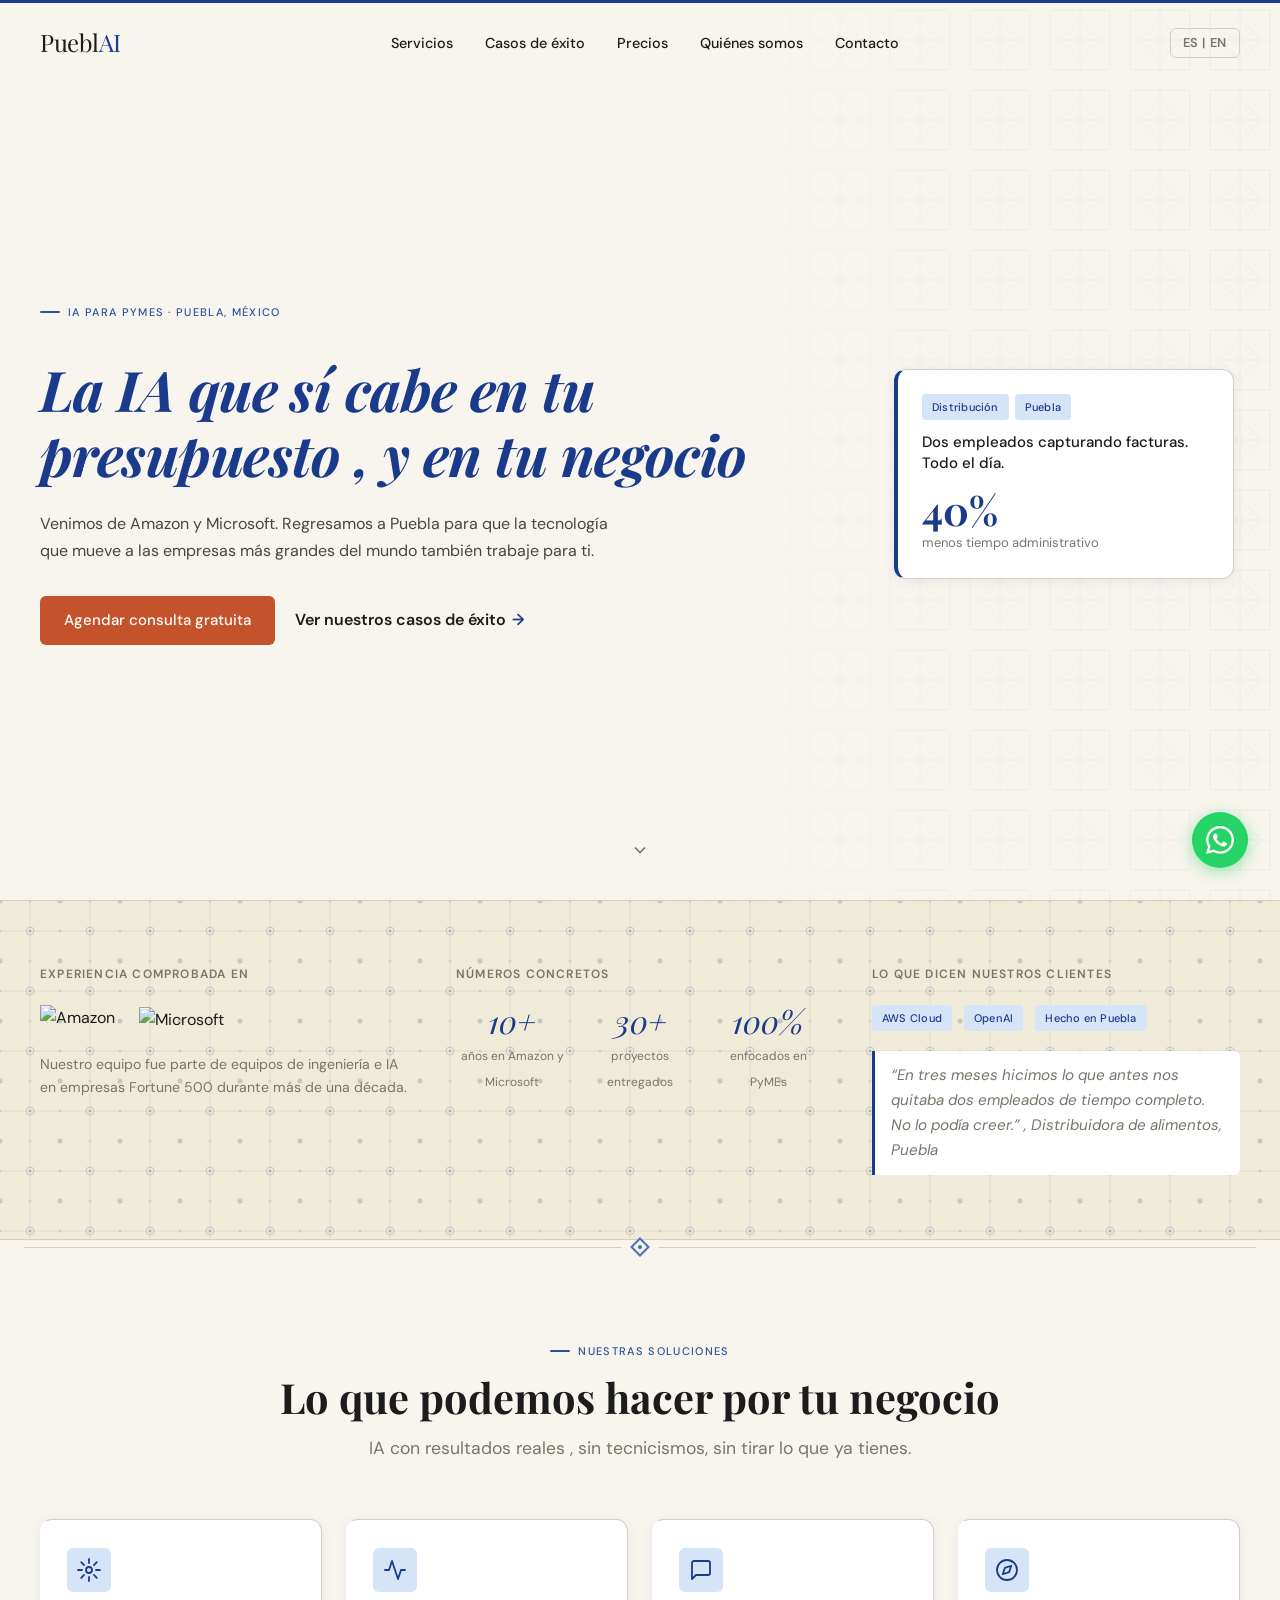
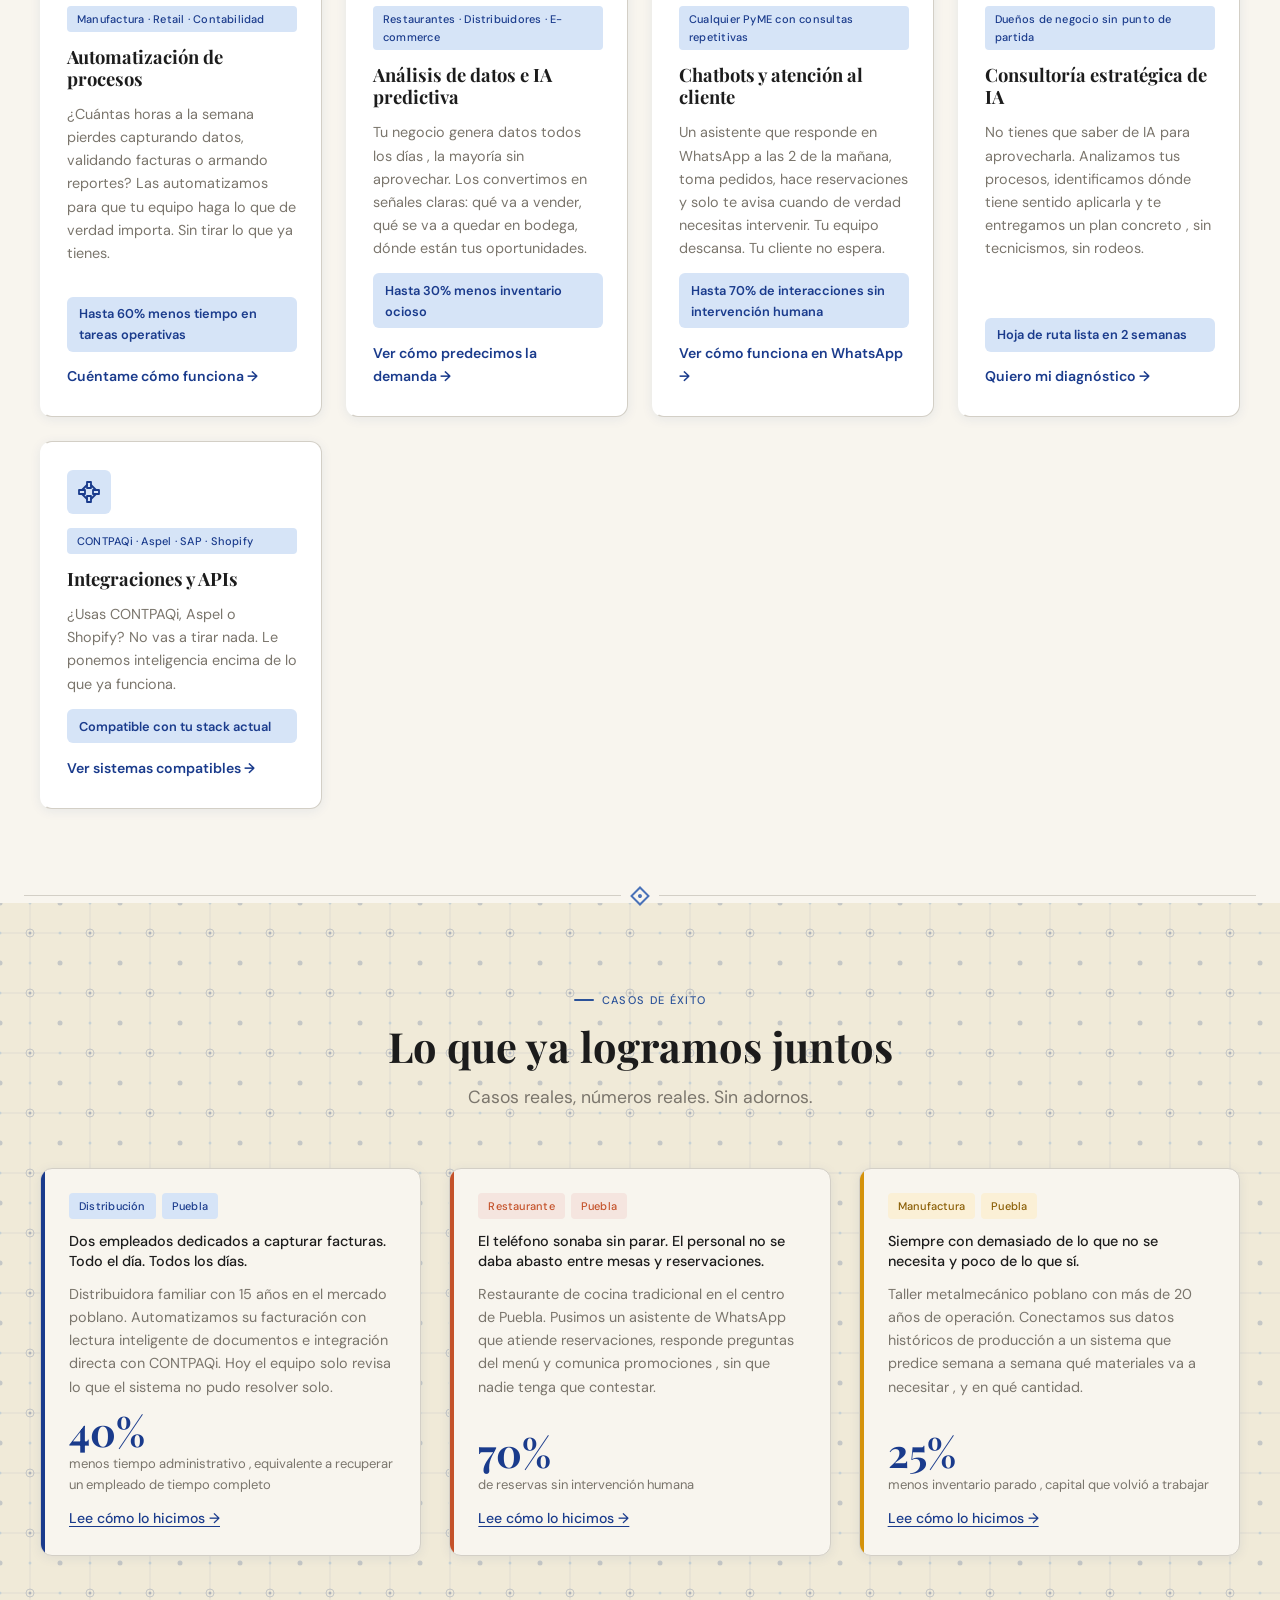
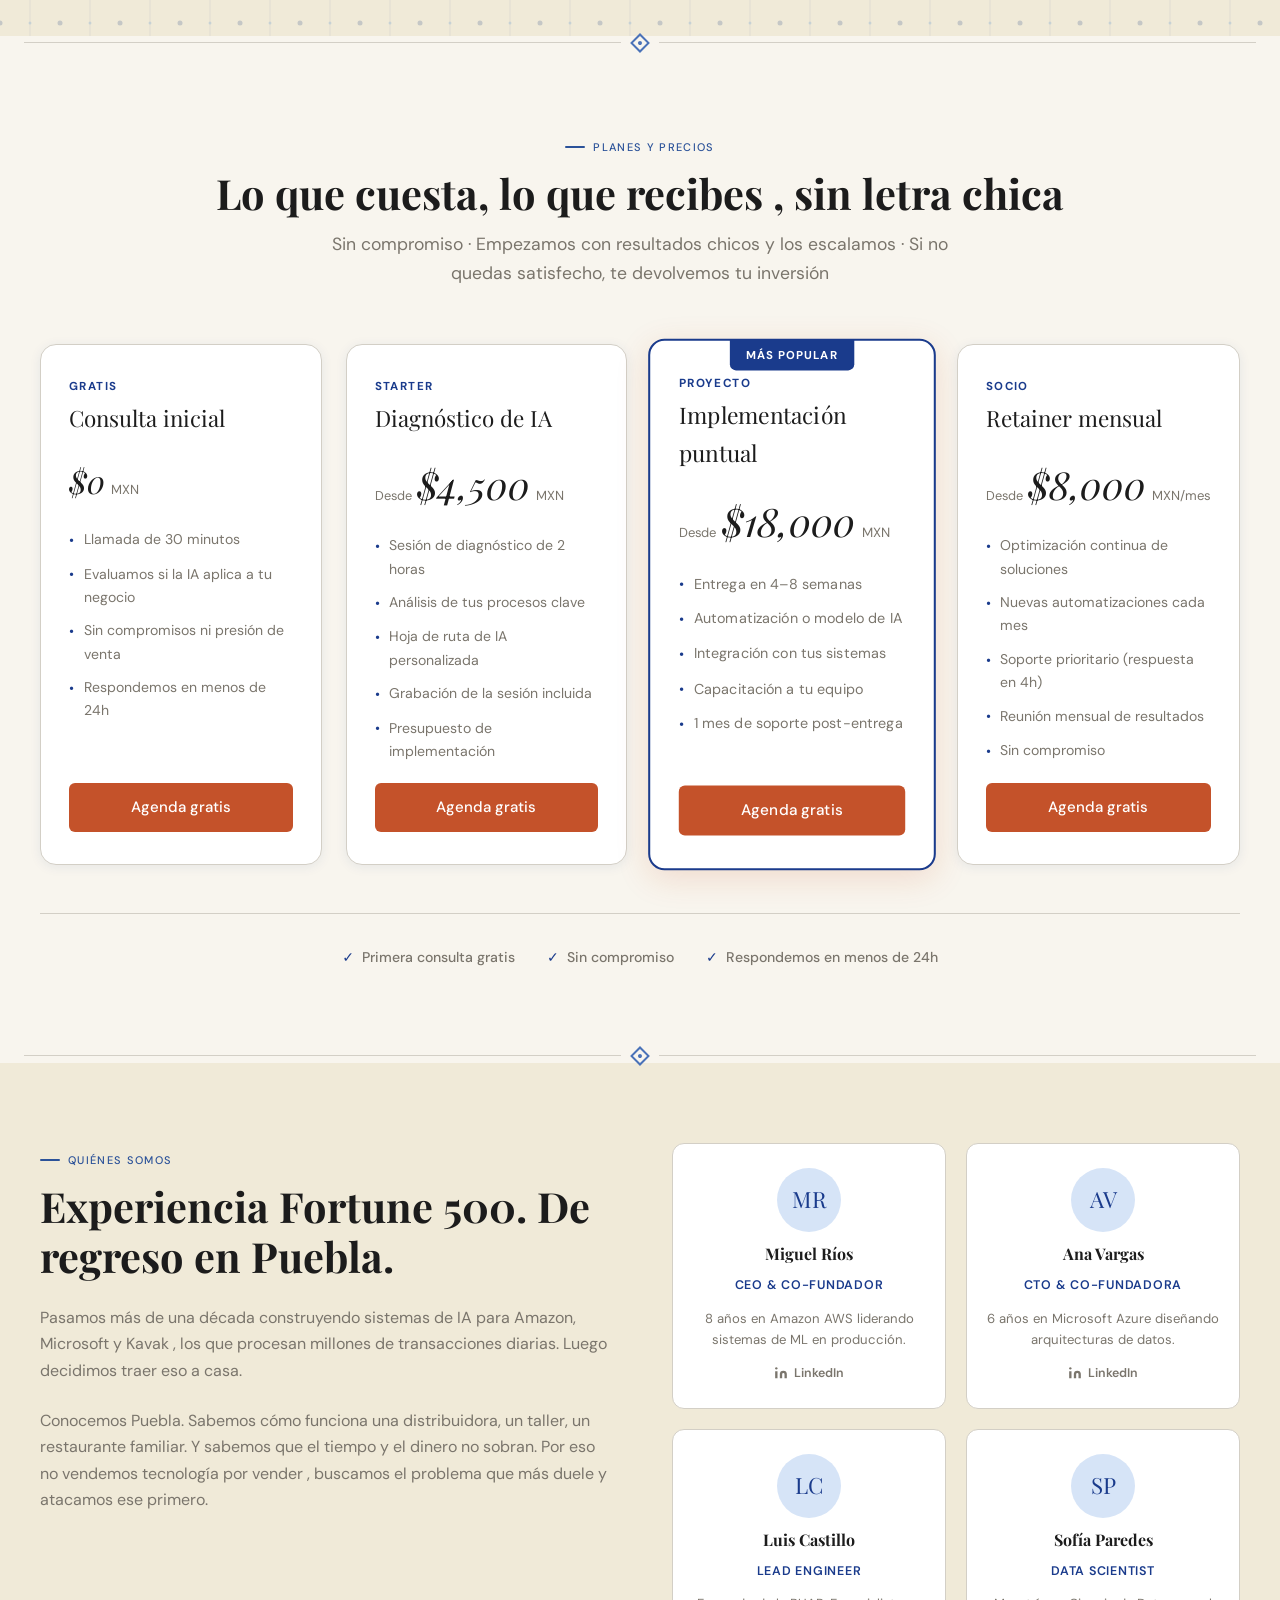
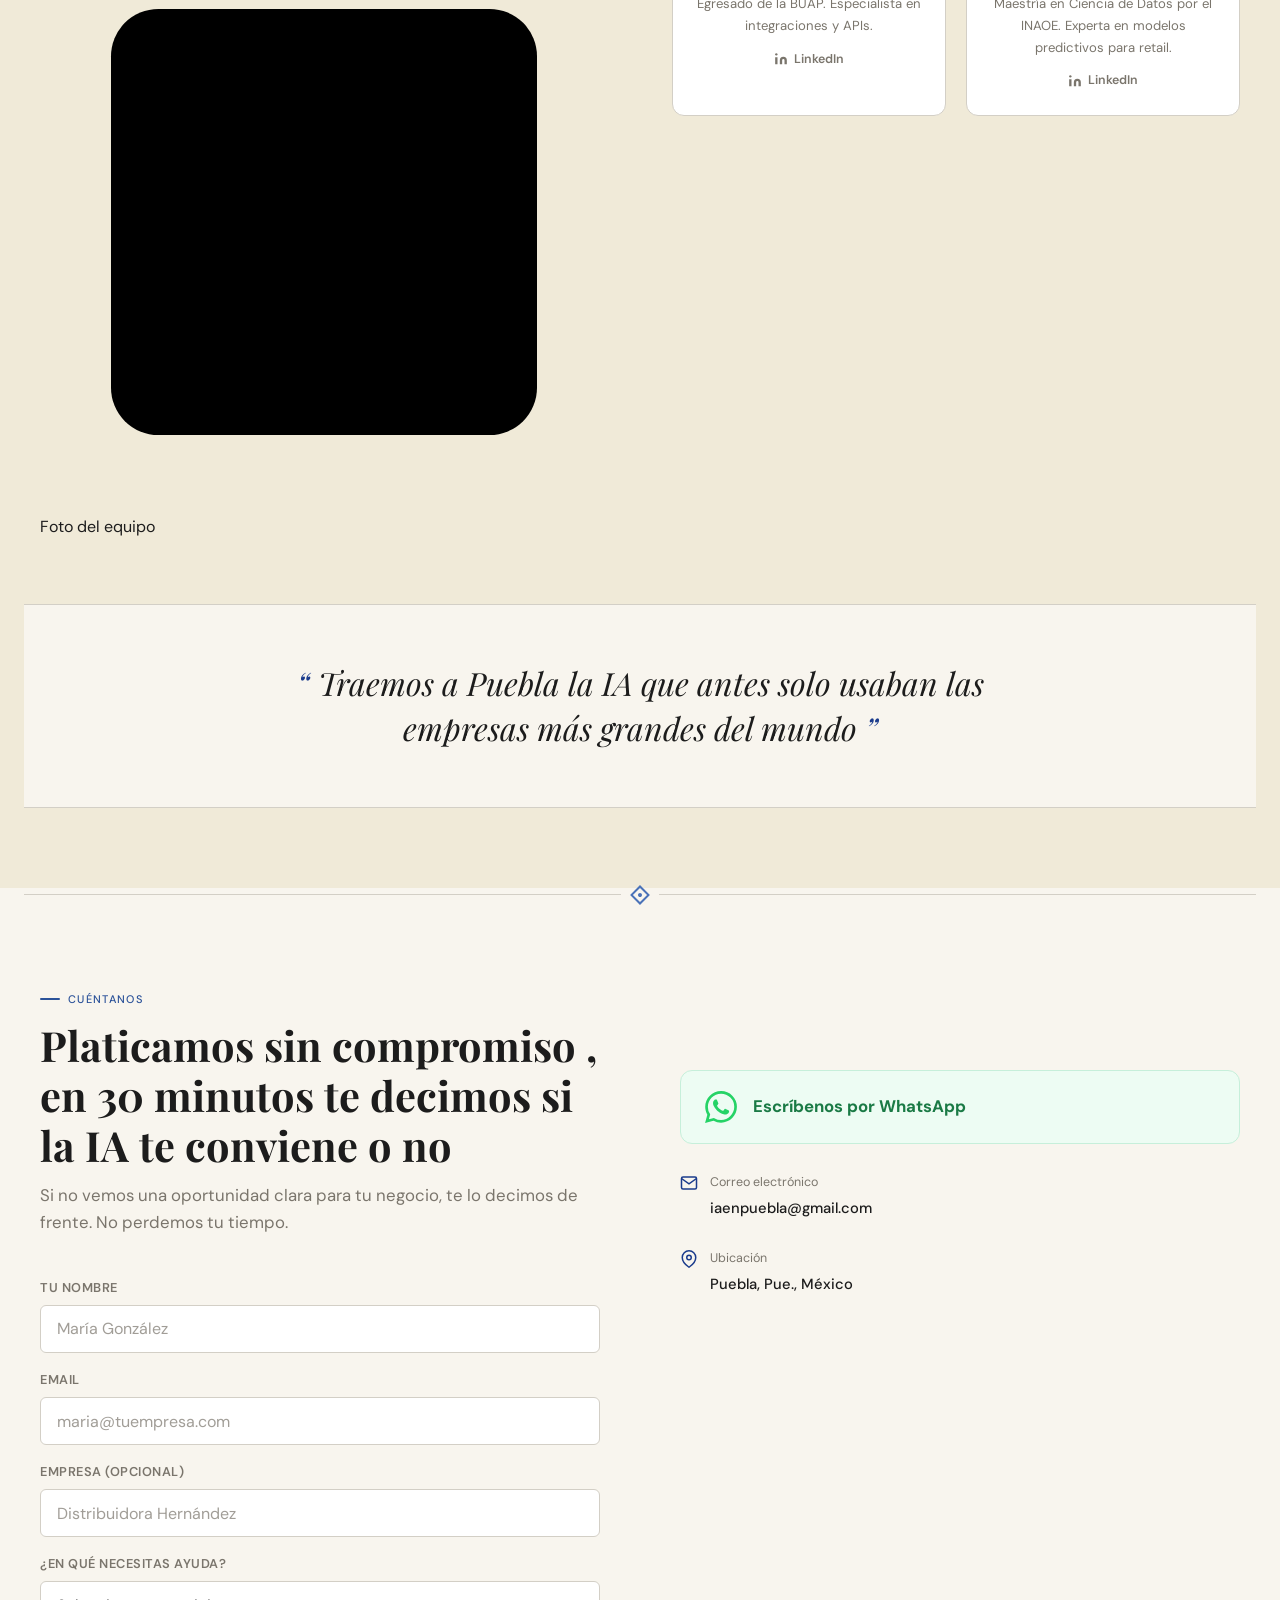
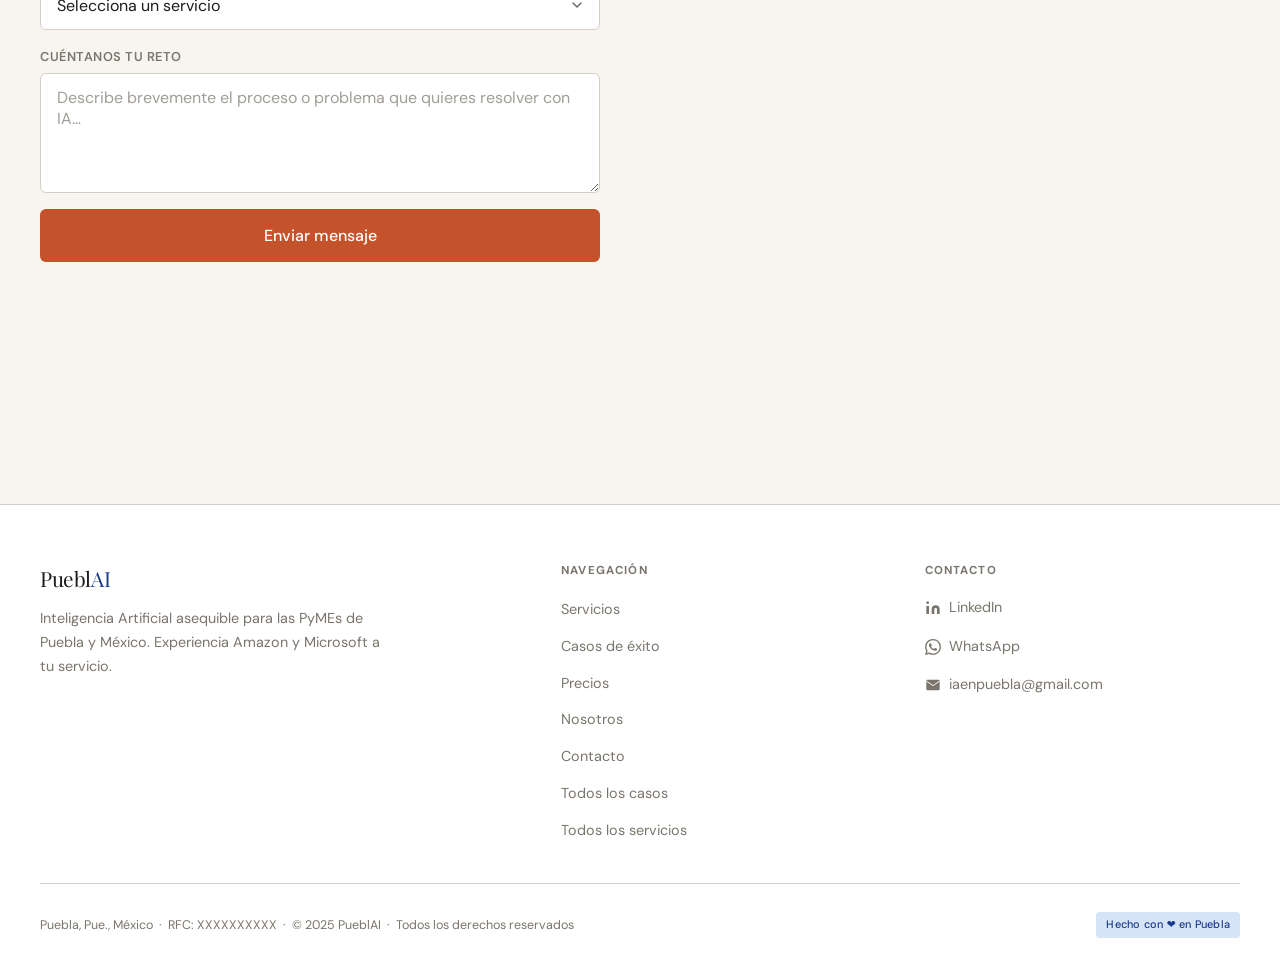
==== commit eeae7958: "Update index.html" ====
--- a/index.html
+++ b/index.html
@@ -162,18 +162,8 @@
             Experiencia comprobada en
           </span>
           <div class="company-logos">
-            <!-- Amazon wordmark -->
-            <span class="company-logo-wordmark" style="font-family:'Playfair Display',serif; font-size:1.6rem; font-weight:700; font-style:italic; letter-spacing:-0.02em;">amazon</span>
-            <!-- Microsoft with squares -->
-            <span class="company-logo-wordmark" style="display:inline-flex; align-items:center; gap:0.4rem;">
-              <svg viewBox="0 0 21 21" width="18" height="18" aria-hidden="true">
-                <rect x="0" y="0" width="10" height="10" fill="#f25022"/>
-                <rect x="11" y="0" width="10" height="10" fill="#7fba00"/>
-                <rect x="0" y="11" width="10" height="10" fill="#00a4ef"/>
-                <rect x="11" y="11" width="10" height="10" fill="#ffb900"/>
-              </svg>
-              <span style="font-family:'DM Sans',sans-serif; font-size:1.1rem; font-weight:600;">Microsoft</span>
-            </span>
+            <img src="img/amazon-logo.svg" alt="Amazon" class="company-logo-img" style="height:28px; width:auto;" />
+            <img src="img/microsoft-logo.svg" alt="Microsoft" class="company-logo-img" style="height:24px; width:auto;" />
           </div>
           <p class="trust-caption"
              data-es="Nuestro equipo fue parte de equipos de ingeniería e IA en empresas Fortune 500 durante más de una década."
@@ -777,6 +767,12 @@
              data-en="We know Puebla. We know how a distributor works, a workshop, a family restaurant. And we know that time and money are tight. That's why we don't sell technology for the sake of it , we find the problem that hurts most and tackle that first.">
             Conocemos Puebla. Sabemos cómo funciona una distribuidora, un taller, un restaurante familiar. Y sabemos que el tiempo y el dinero no sobran. Por eso no vendemos tecnología por vender , buscamos el problema que más duele y atacamos ese primero.
           </p>
+
+          <!-- Team photo placeholder -->
+          <div class="about-photo-placeholder fade-in" style="transition-delay:0.2s;" role="img" aria-label="Foto del equipo PueblAI">
+            <svg viewBox="0 0 24 24" aria-hidden="true"><rect x="3" y="3" width="18" height="18" rx="2"/><circle cx="8.5" cy="8.5" r="1.5"/><polyline points="21 15 16 10 5 21"/></svg>
+            <span>Foto del equipo</span>
+          </div>
         </div>
 
         <!-- Right: team cards -->
--- a/css/styles.css
+++ b/css/styles.css
@@ -1233,10 +1233,10 @@
   max-width: none;
 }
 
-/* Right column: stacked team cards */
+/* Right column: 2x2 team cards grid */
 .about-right-cards {
-  display: flex;
-  flex-direction: column;
+  display: grid;
+  grid-template-columns: 1fr 1fr;
   gap: 1.25rem;
 }
 
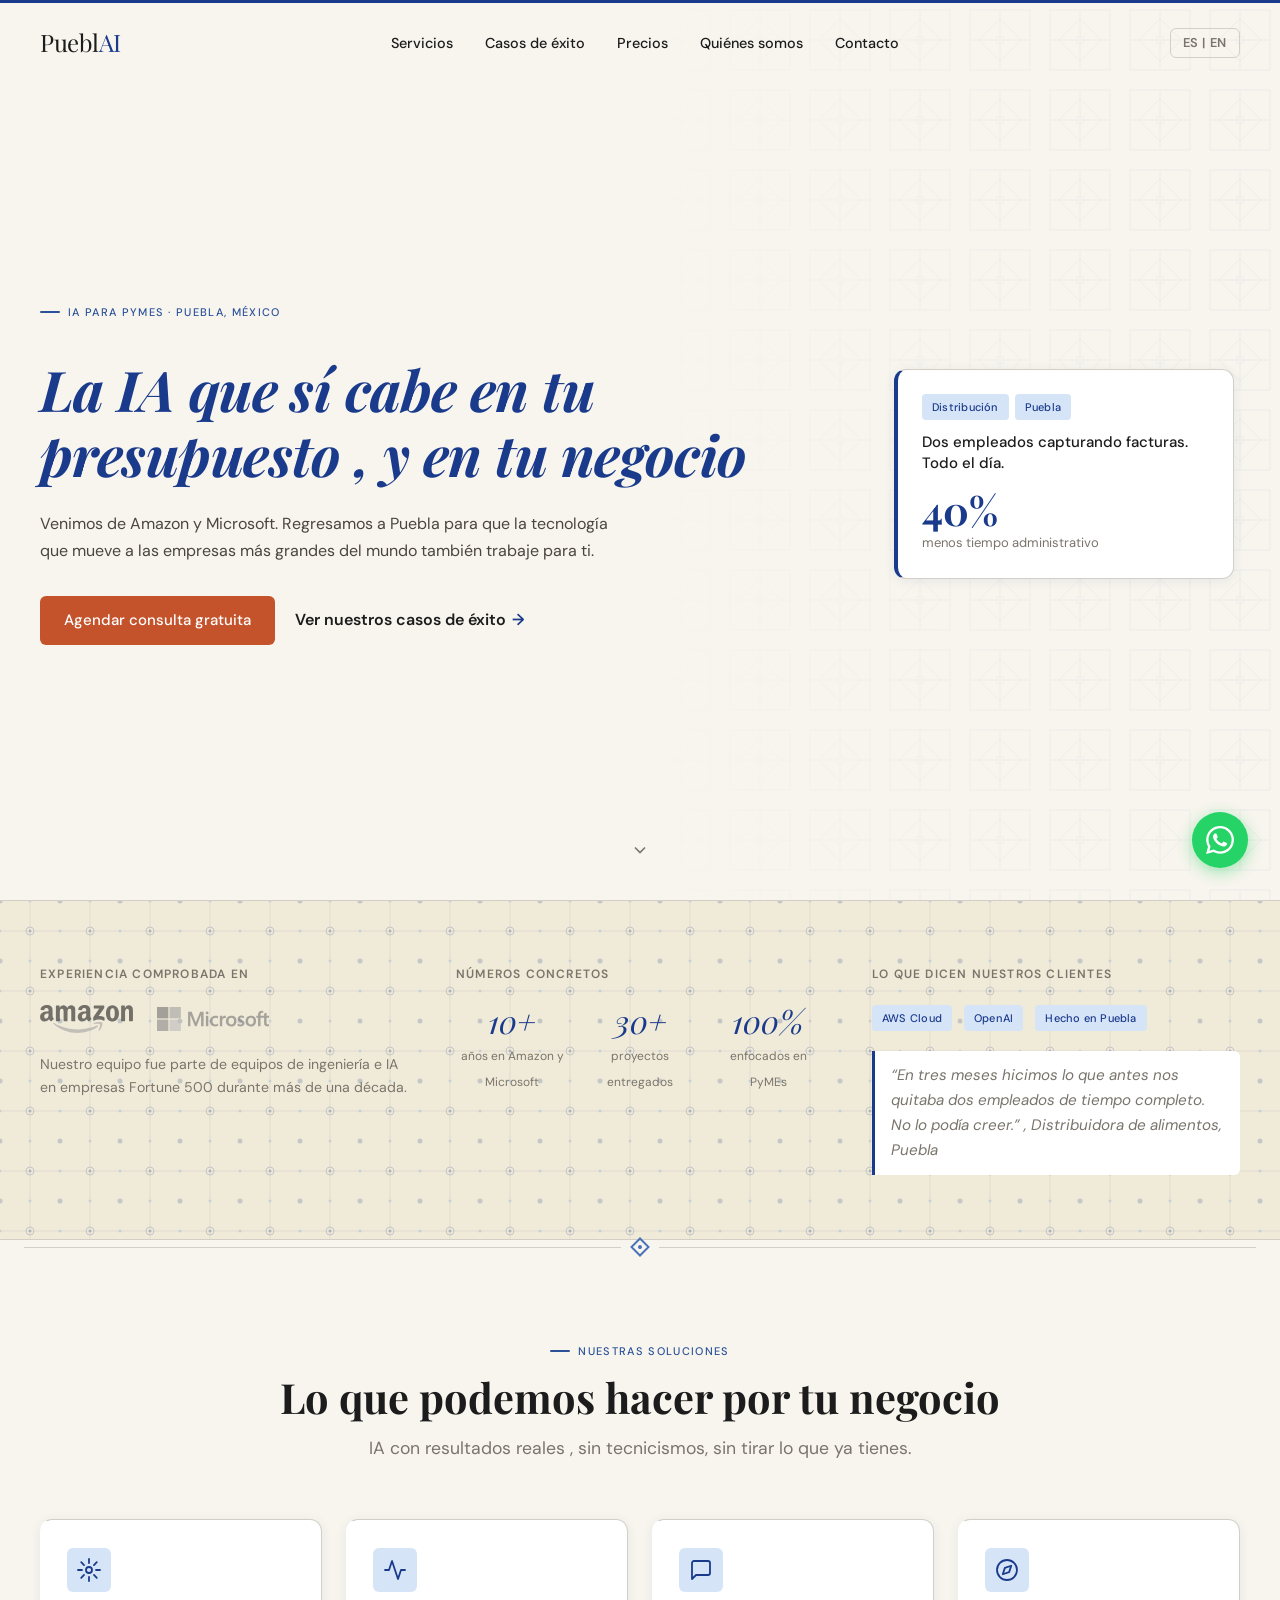
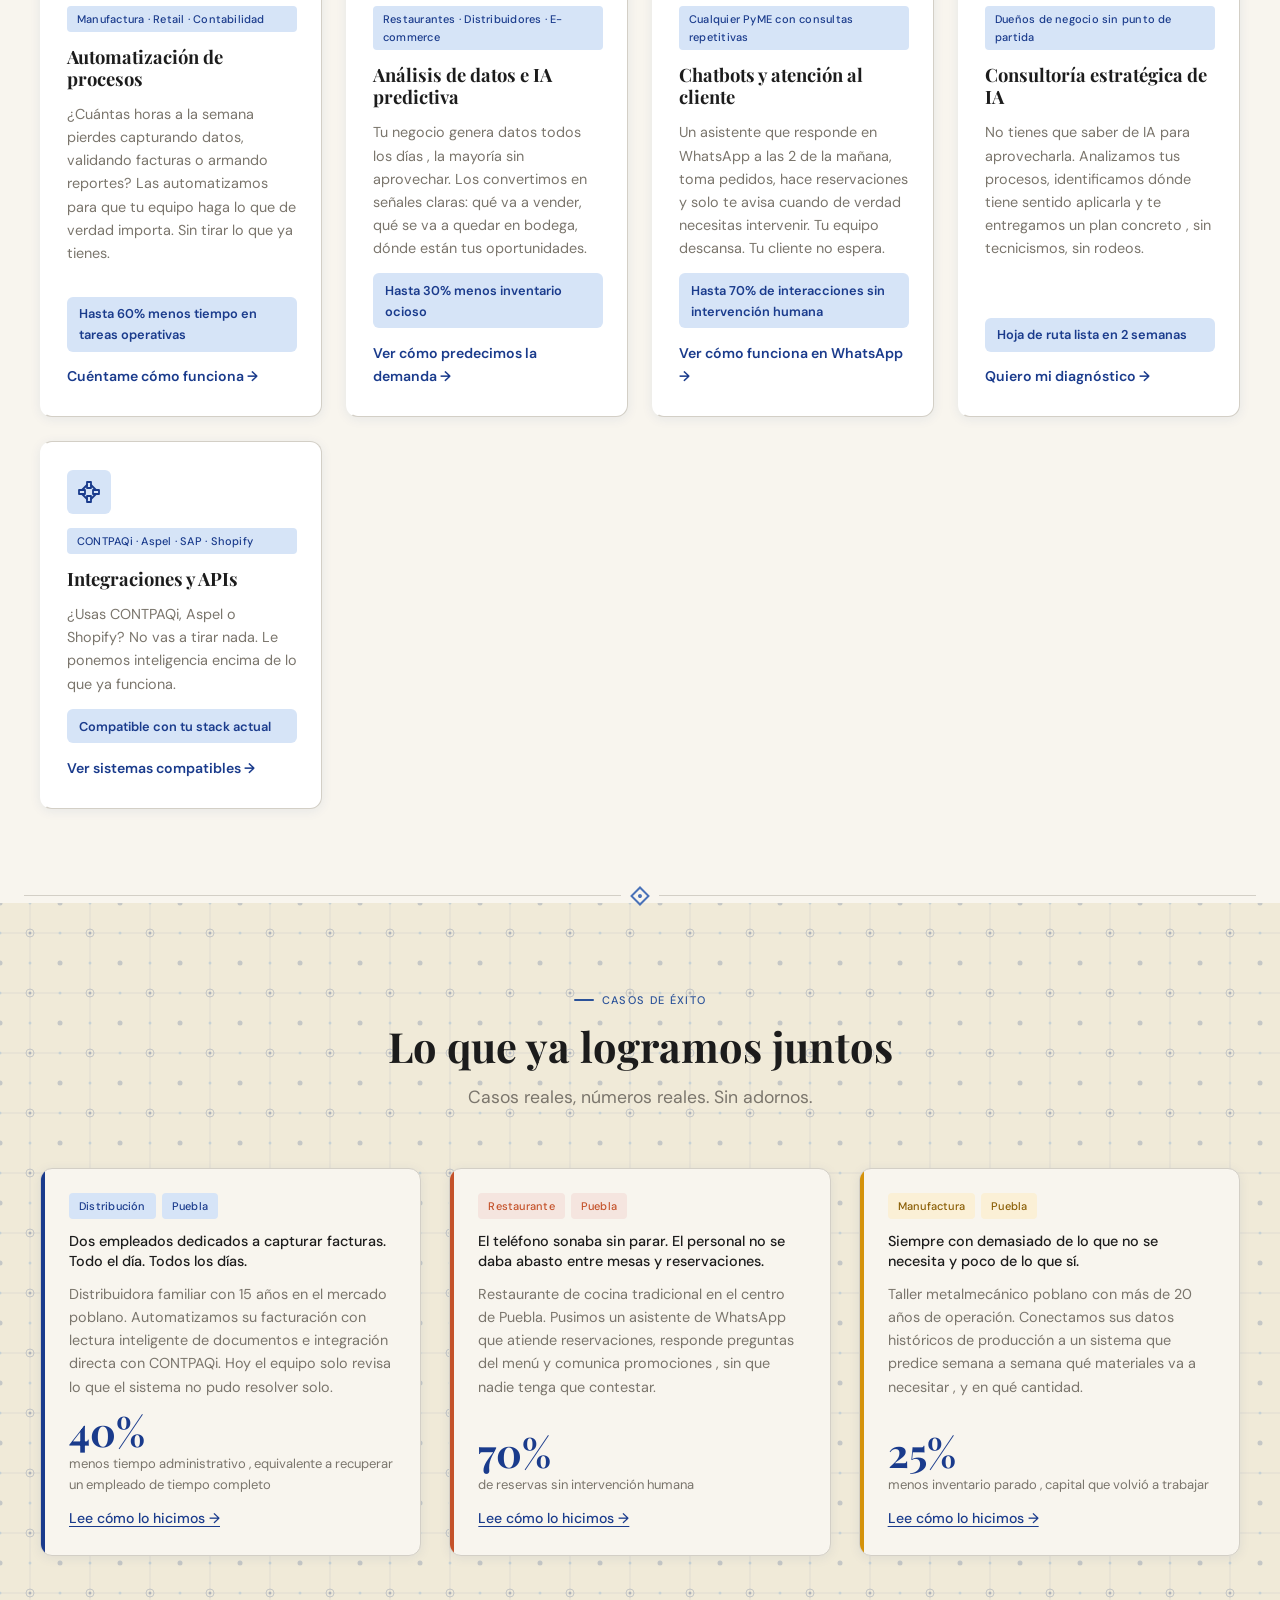
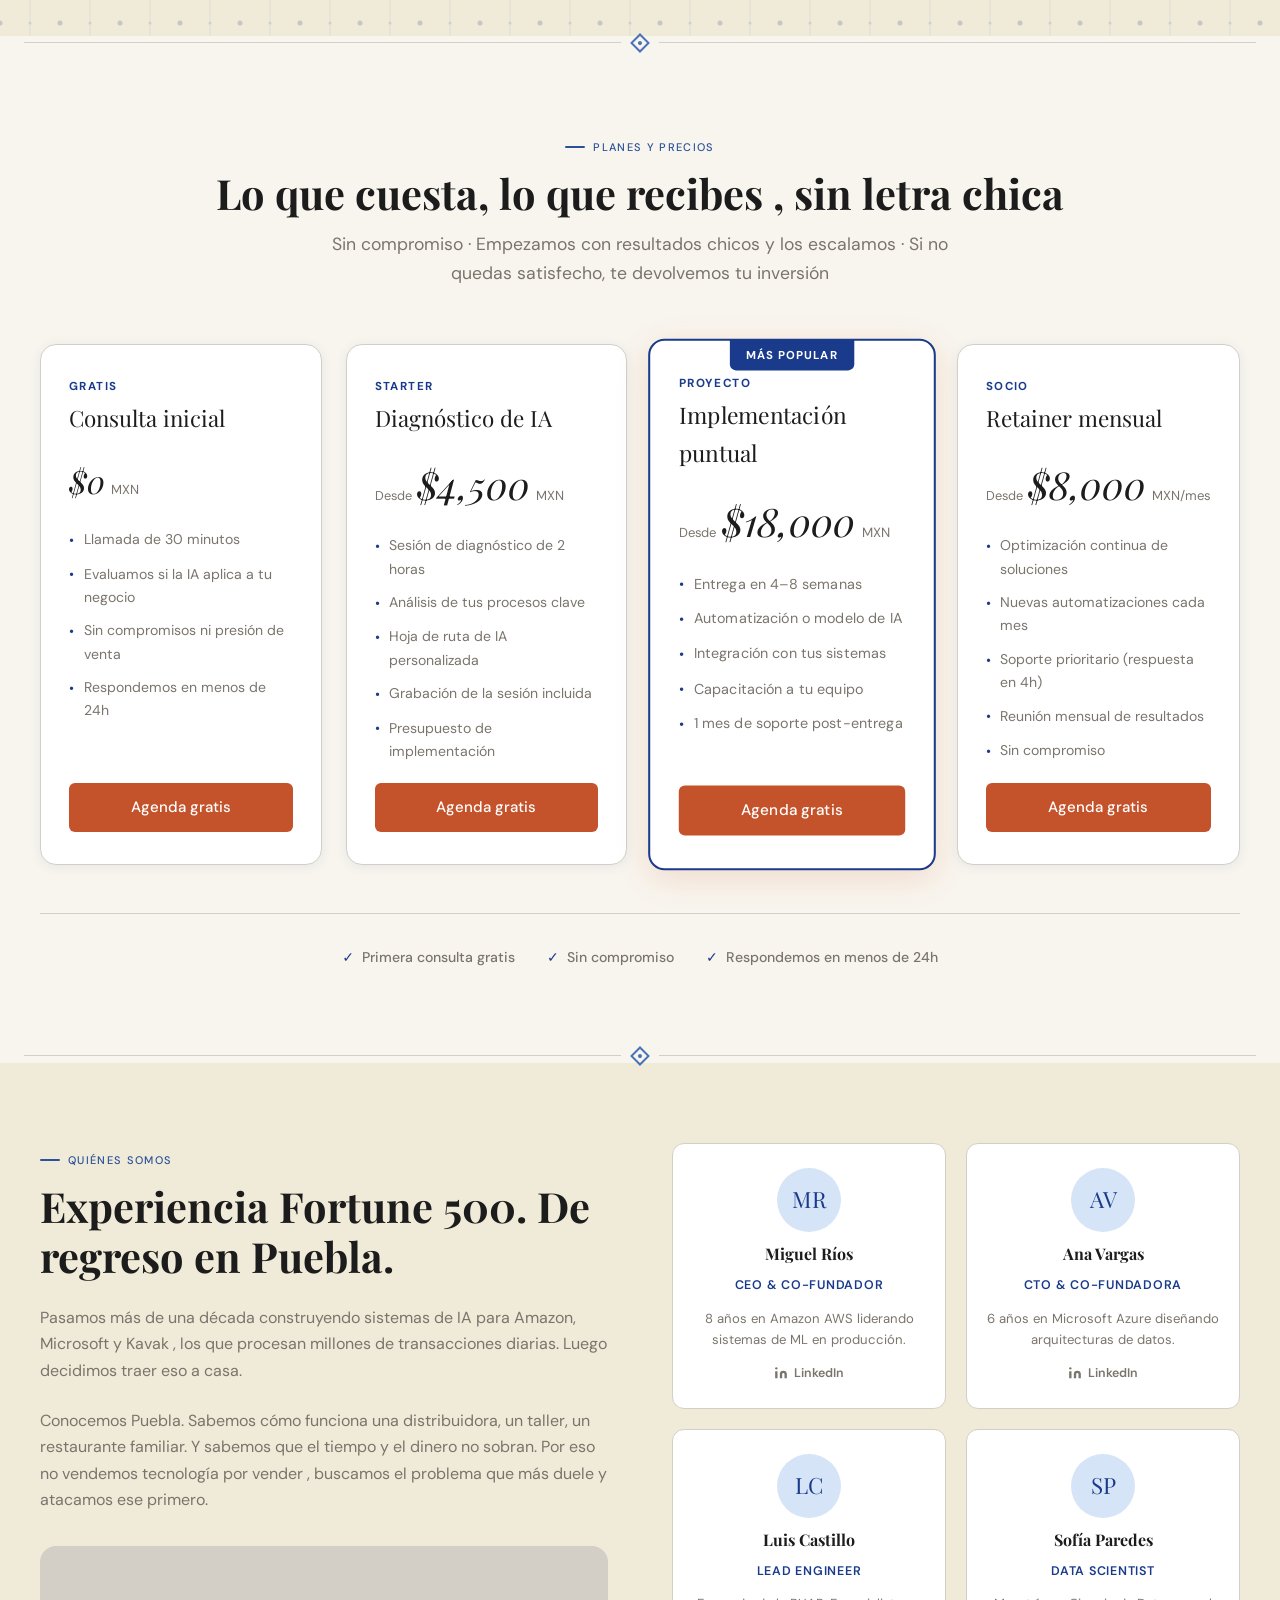
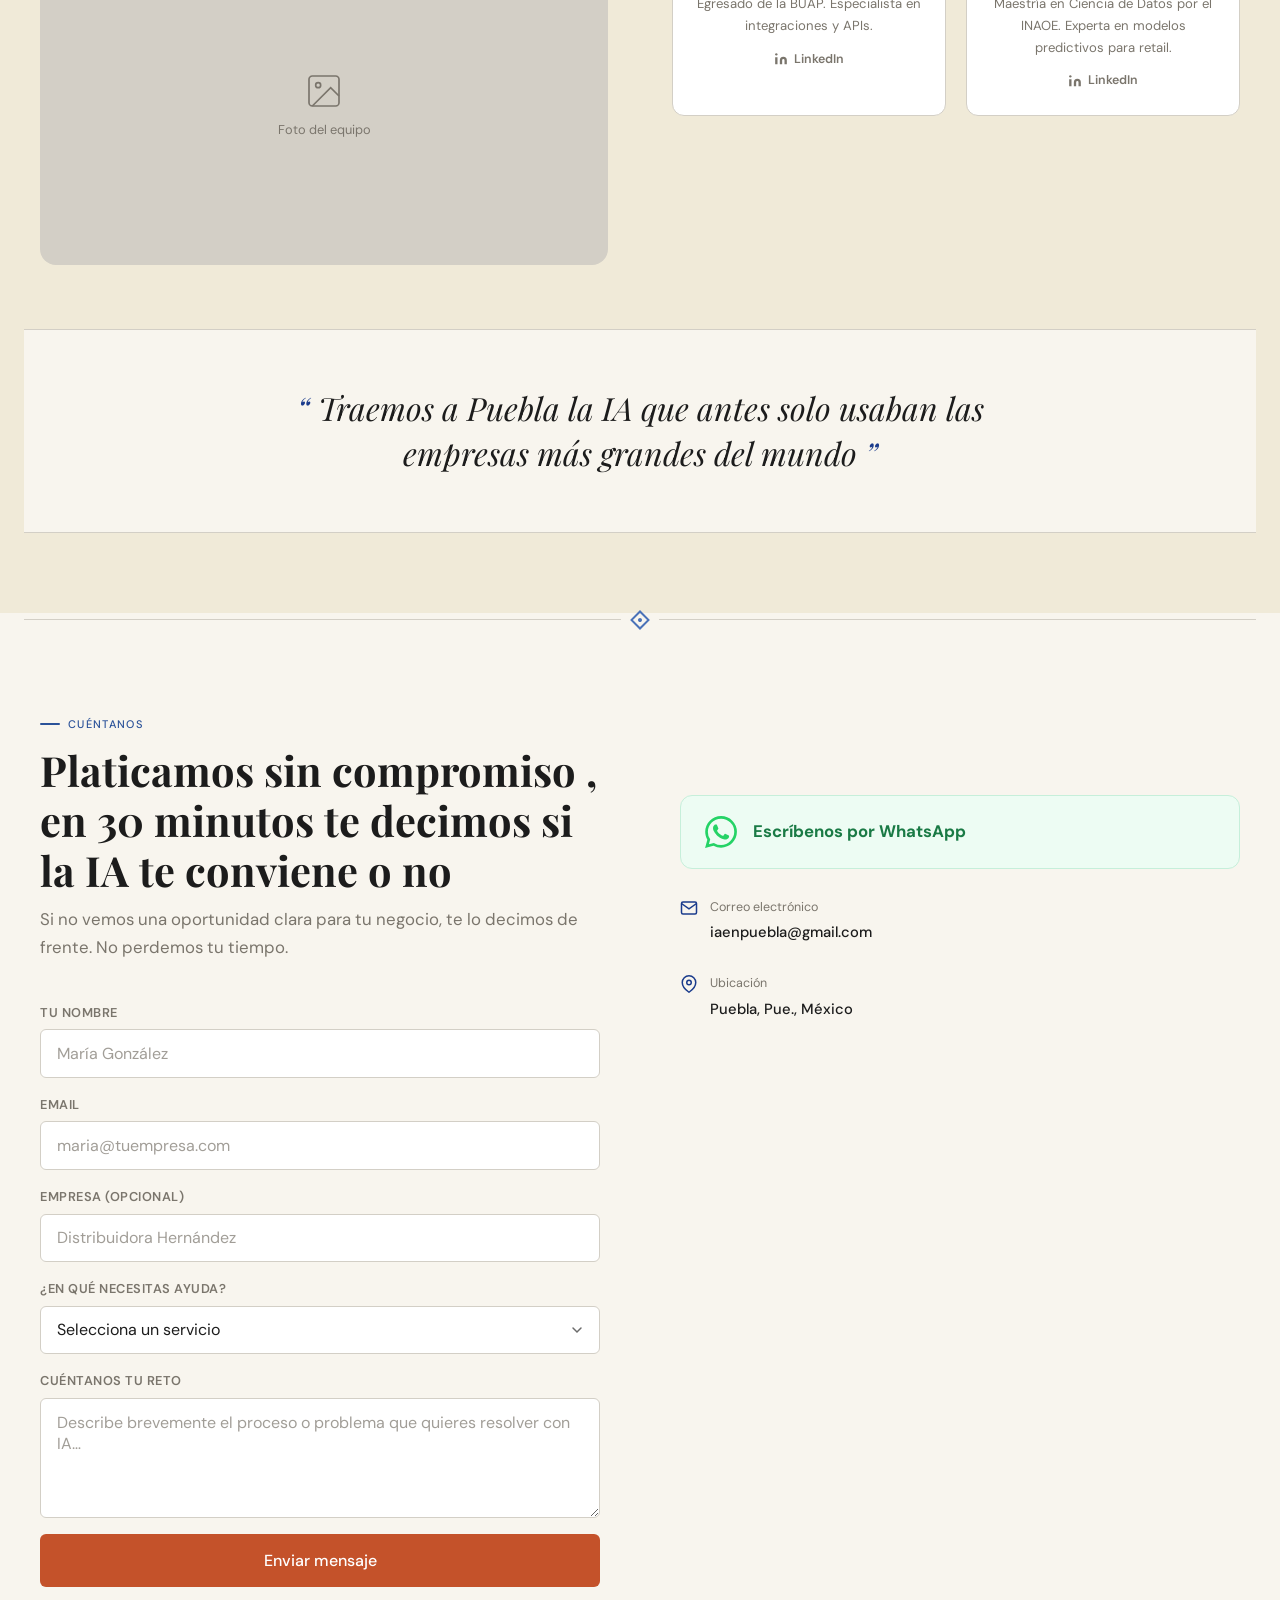
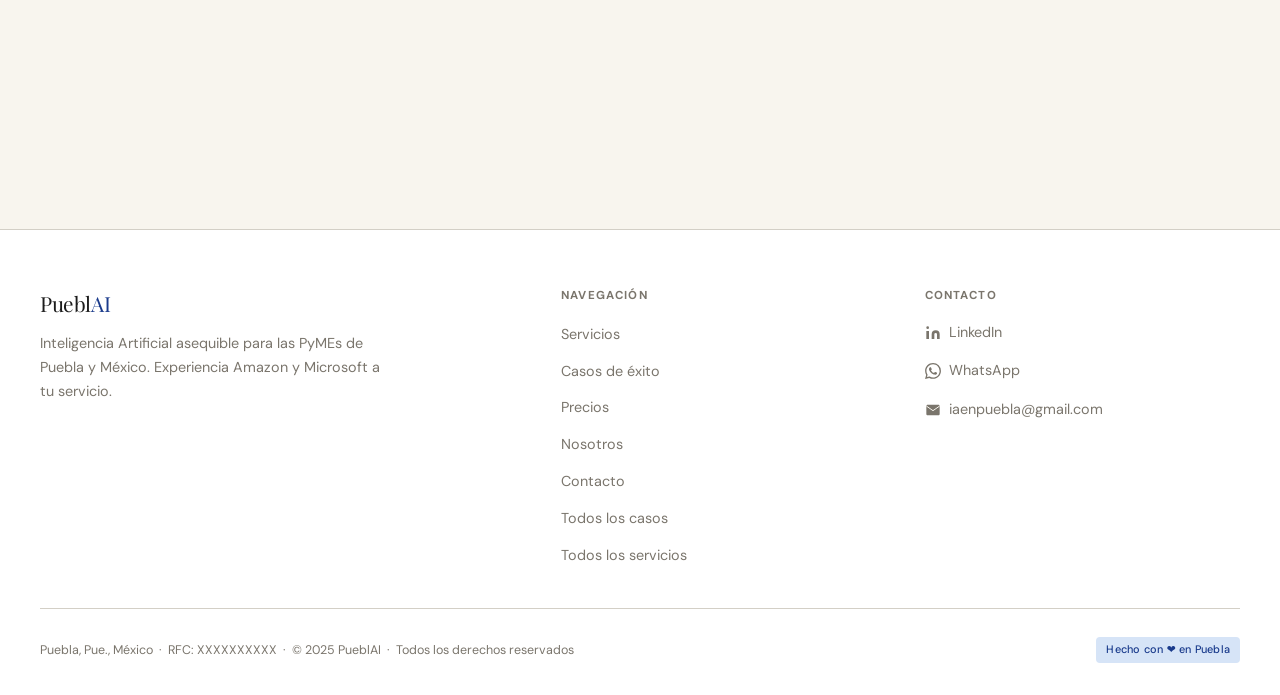
==== commit 3bf8320f: "Update index.html" ====
--- a/index.html
+++ b/index.html
@@ -12,6 +12,13 @@
   <meta property="og:type"        content="website" />
   <meta property="og:locale"      content="es_MX" />
   <!-- REPLACE: og:image with a 1200×630 social card image -->
+
+  <!-- Favicons -->
+  <link rel="apple-touch-icon" sizes="180x180" href="apple-touch-icon.png" />
+  <link rel="icon" type="image/png" sizes="32x32" href="favicon-32x32.png" />
+  <link rel="icon" type="image/png" sizes="16x16" href="favicon-16x16.png" />
+  <link rel="icon" type="image/x-icon" href="favicon.ico" />
+  <link rel="manifest" href="site.webmanifest" />
 
   <!-- Google Fonts -->
   <link rel="preconnect" href="https://fonts.googleapis.com" />
--- a/css/styles.css
+++ b/css/styles.css
@@ -771,24 +771,15 @@
   color: var(--ink);
 }
 
-.company-logo-svg {
-  color: var(--muted);
-  opacity: 0.7;
-  transition: opacity var(--transition);
-}
-
-.company-logo-svg:hover {
+.company-logo-img {
+  opacity: 0.6;
+  filter: grayscale(100%);
+  transition: opacity var(--transition), filter var(--transition);
+}
+
+.company-logo-img:hover {
   opacity: 1;
-}
-
-.company-logo-wordmark {
-  color: var(--muted);
-  opacity: 0.75;
-  transition: opacity var(--transition);
-}
-
-.company-logo-wordmark:hover {
-  opacity: 1;
+  filter: grayscale(0%);
 }
 
 .trust-caption {
@@ -1233,6 +1224,27 @@
   max-width: none;
 }
 
+.about-photo-placeholder {
+  aspect-ratio: 16 / 9;
+  background: var(--border);
+  border-radius: var(--radius-lg);
+  display: flex;
+  flex-direction: column;
+  align-items: center;
+  justify-content: center;
+  gap: 0.5rem;
+  color: var(--muted);
+  font-size: 0.8rem;
+  margin-top: 0.5rem;
+}
+
+.about-photo-placeholder svg {
+  width: 40px;
+  height: 40px;
+  stroke: var(--muted);
+  fill: none;
+}
+
 /* Right column: 2x2 team cards grid */
 .about-right-cards {
   display: grid;
@@ -1832,6 +1844,10 @@
   .about-inner {
     grid-template-columns: 1fr;
     gap: 3rem;
+  }
+
+  .about-right-cards {
+    grid-template-columns: 1fr 1fr;
   }
 
   .contact-inner {
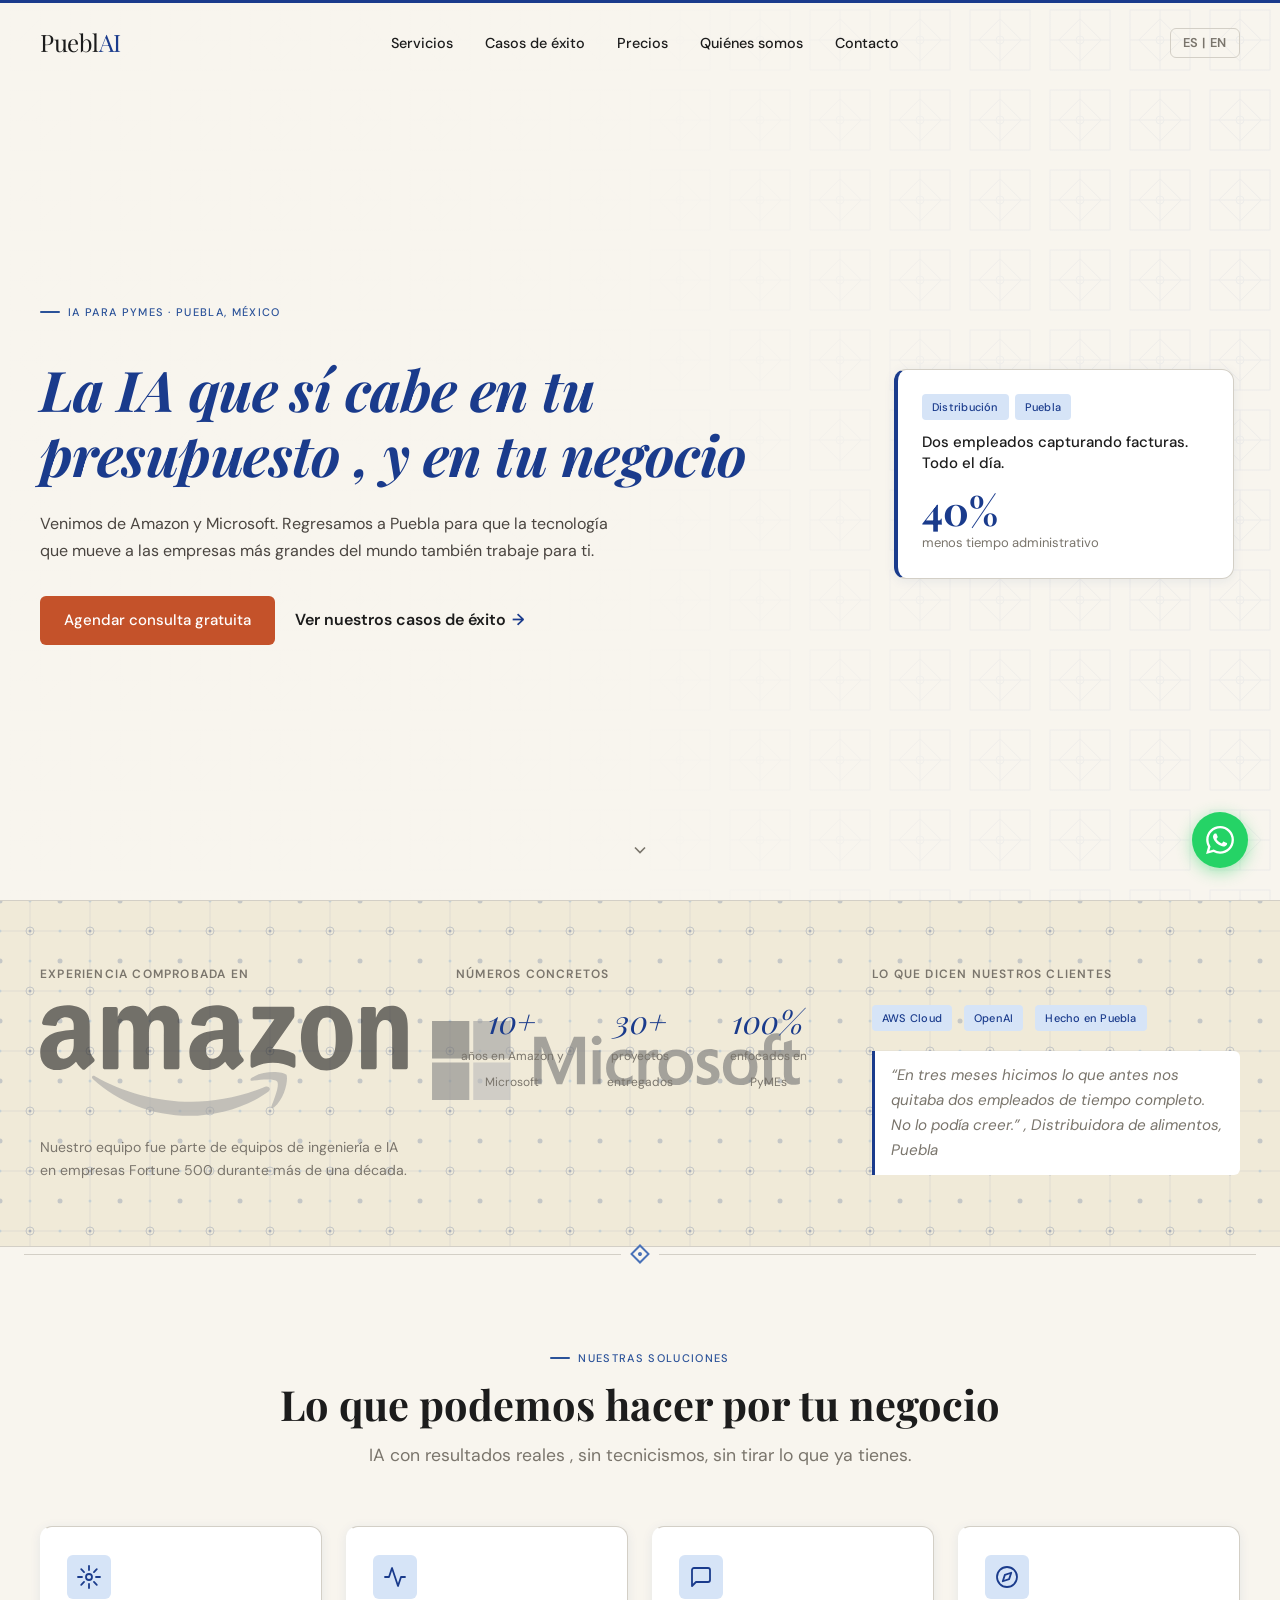
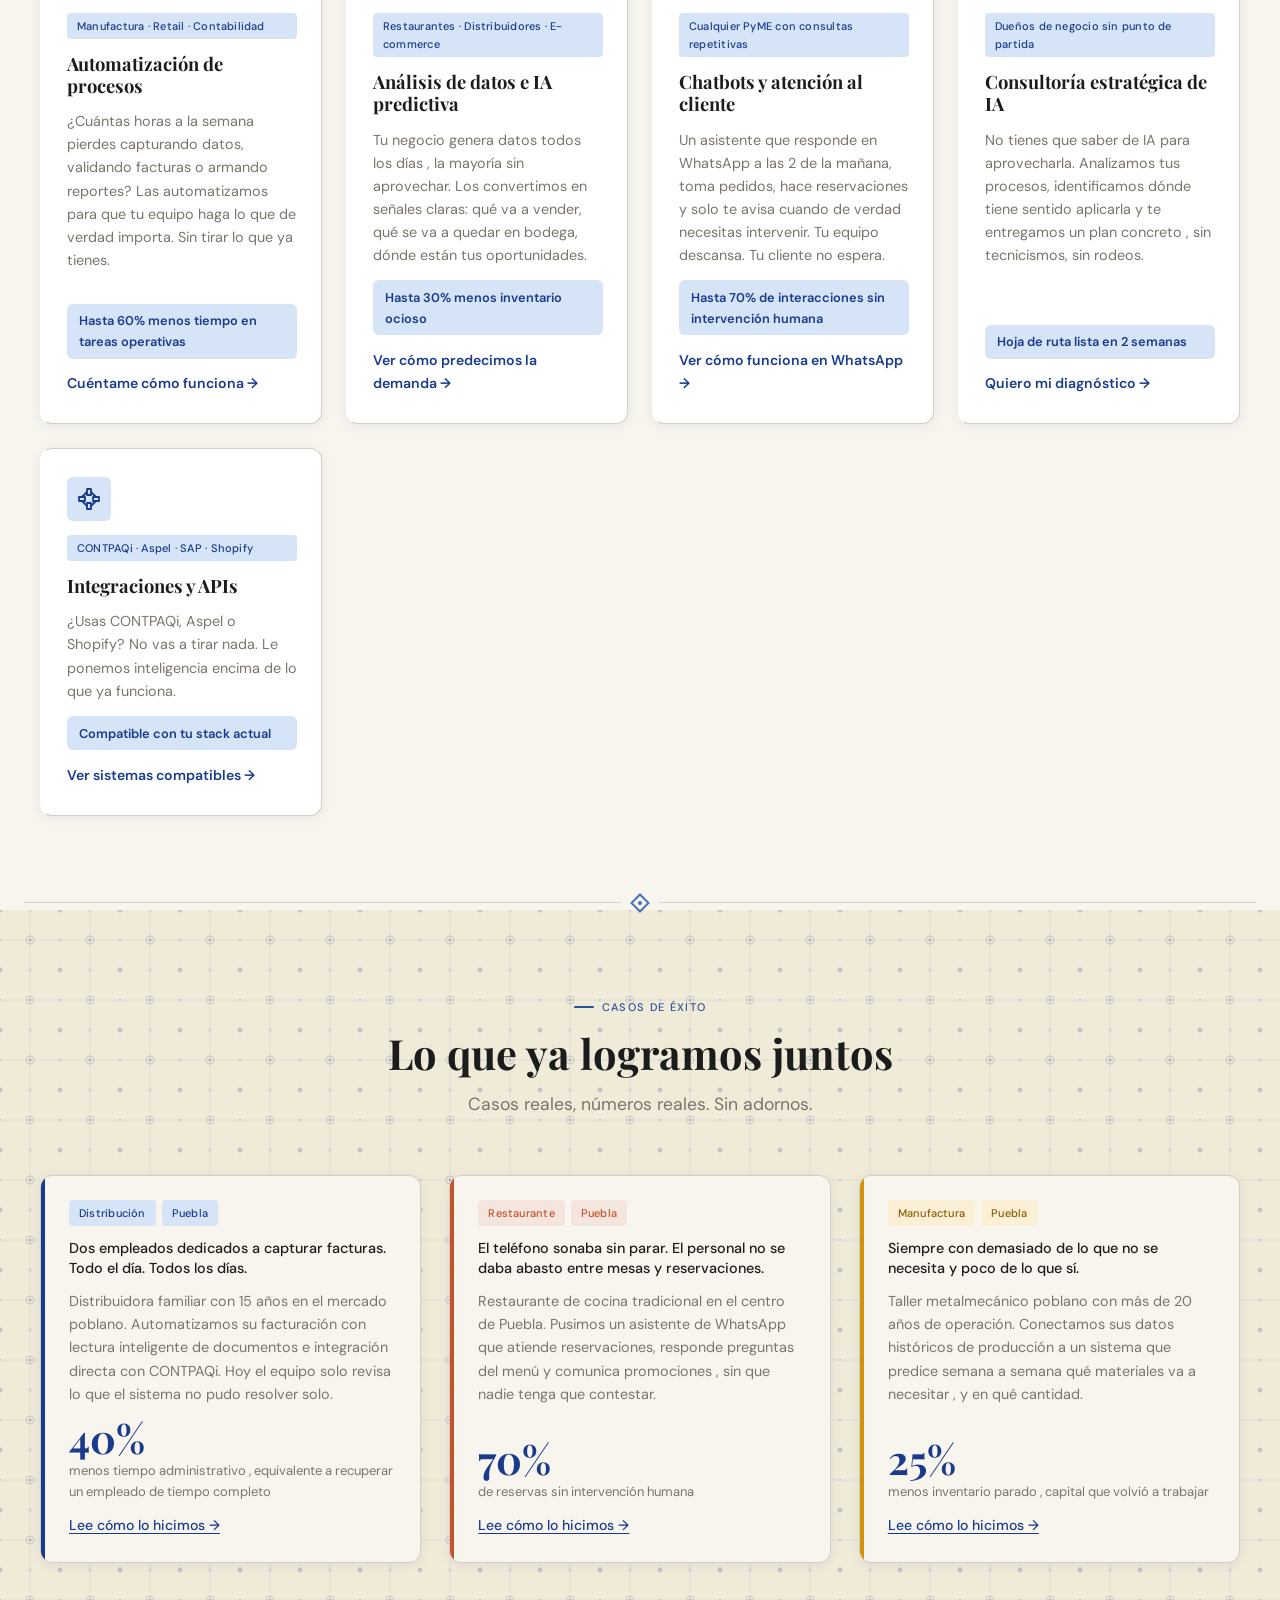
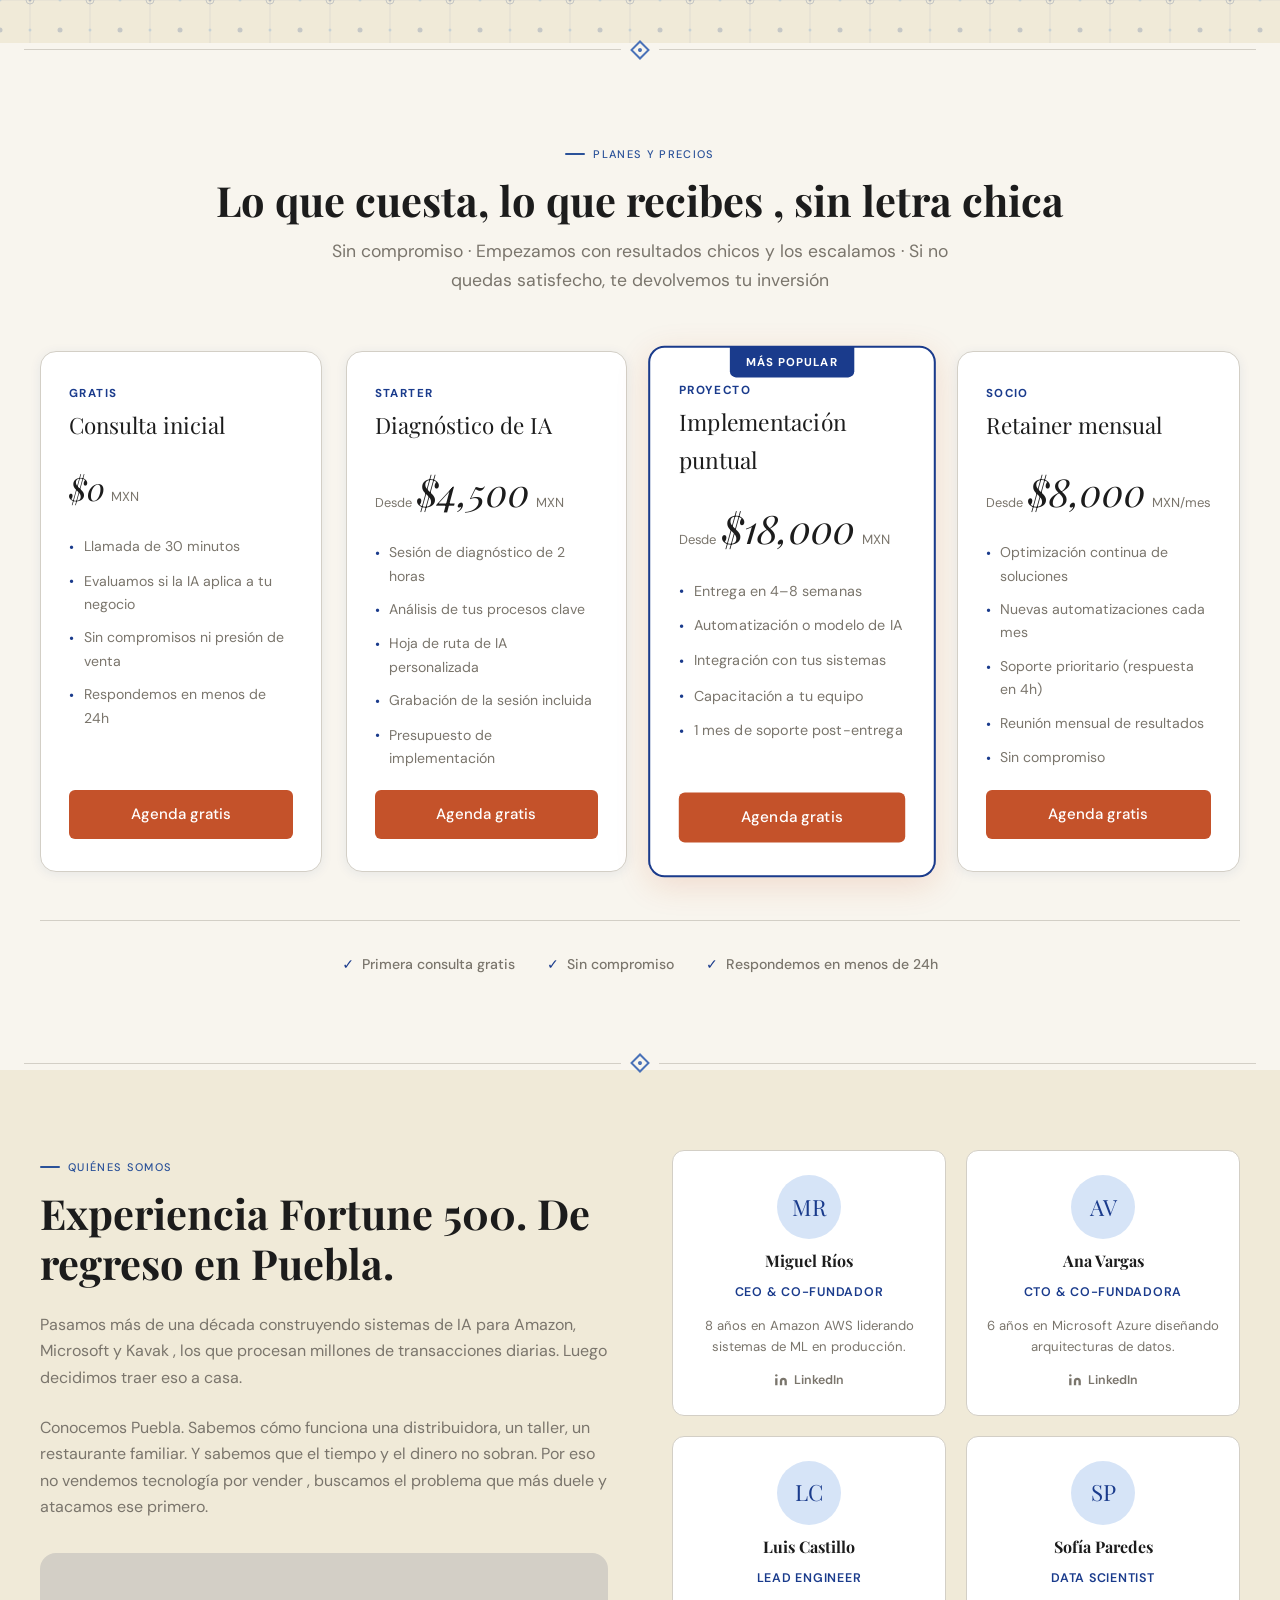
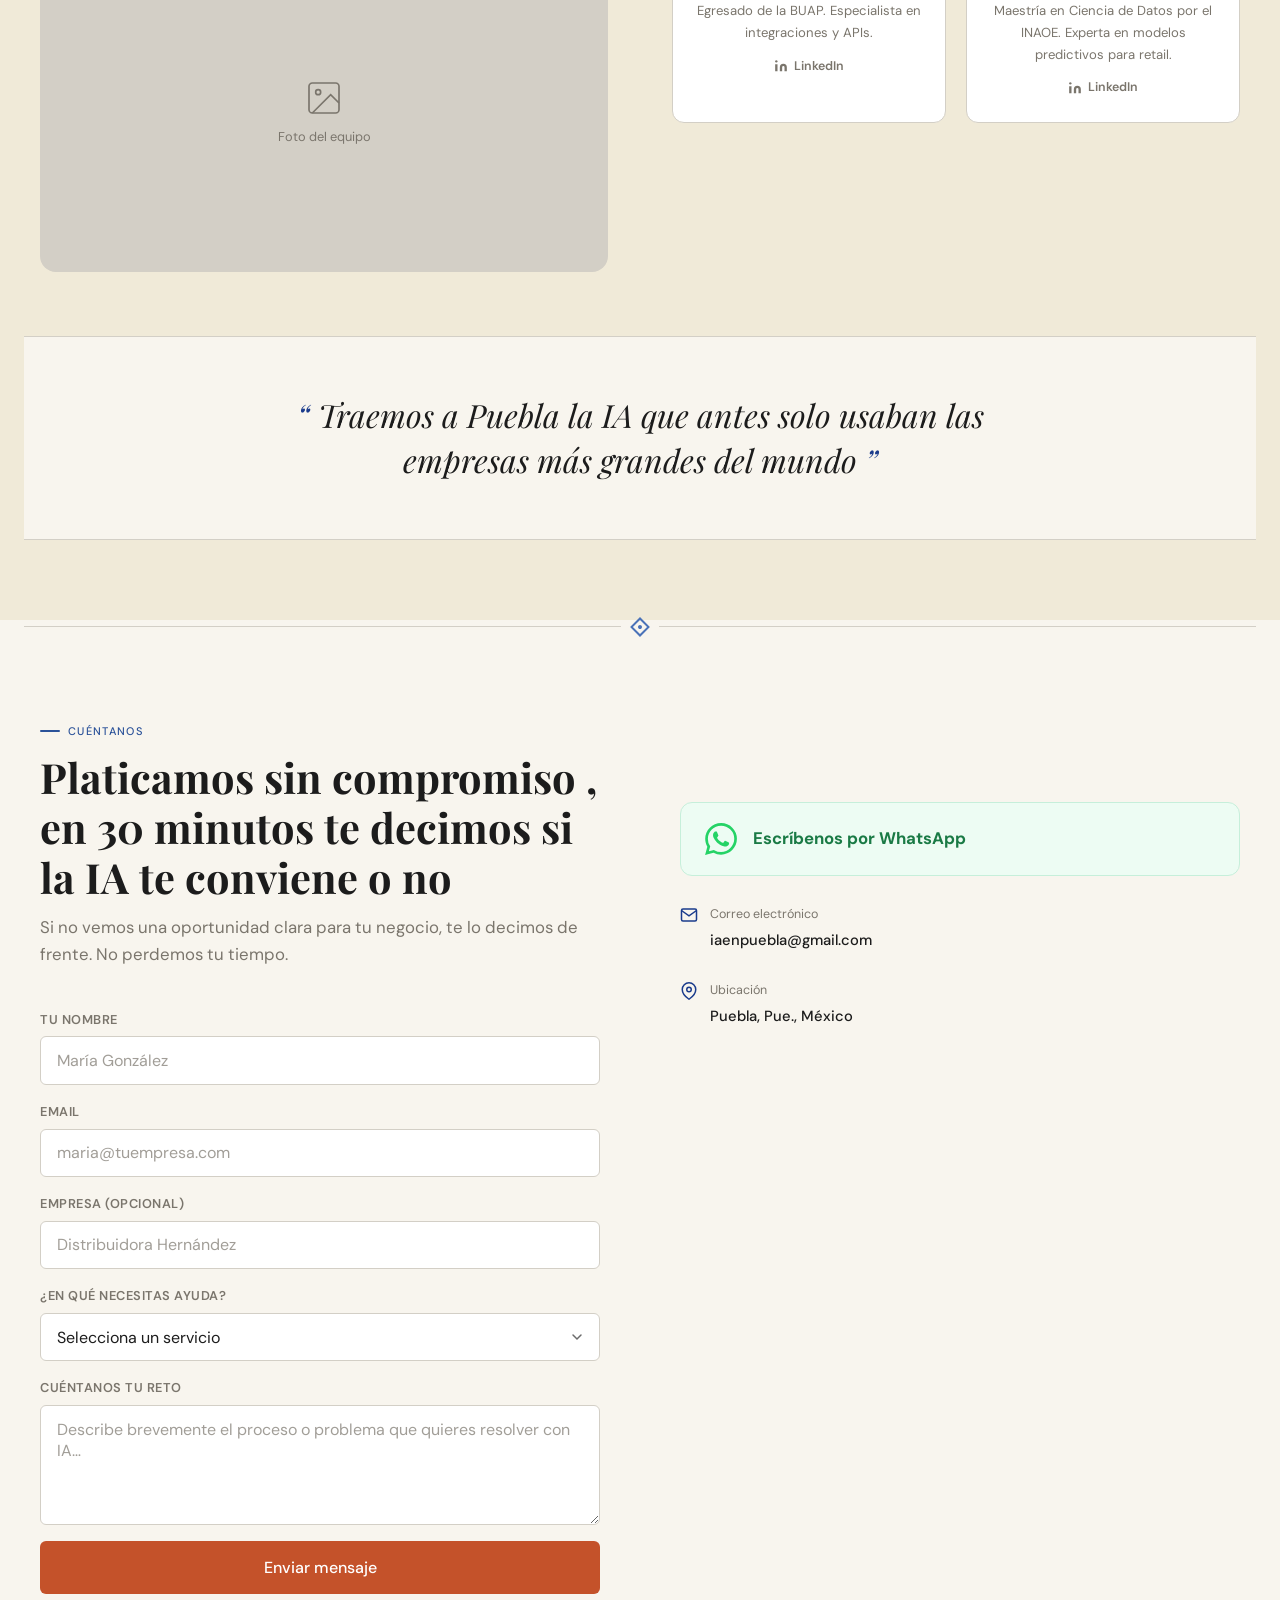
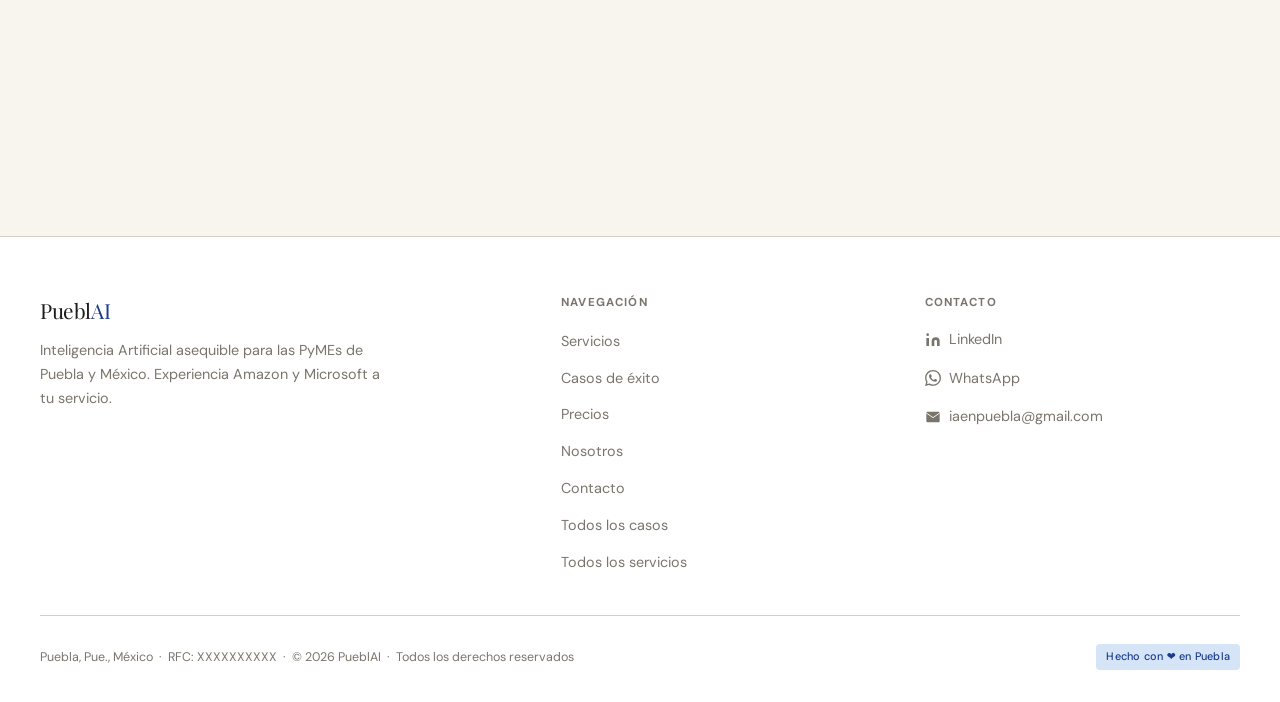
==== commit 5ba9aefa: "Update index.html" ====
--- a/index.html
+++ b/index.html
@@ -169,8 +169,8 @@
             Experiencia comprobada en
           </span>
           <div class="company-logos">
-            <img src="img/amazon-logo.svg" alt="Amazon" class="company-logo-img" style="height:28px; width:auto;" />
-            <img src="img/microsoft-logo.svg" alt="Microsoft" class="company-logo-img" style="height:24px; width:auto;" />
+            <img src="img/amazon-logo.svg" alt="Amazon" class="company-logo-img" />
+            <img src="img/microsoft-logo.svg" alt="Microsoft" class="company-logo-img" />
           </div>
           <p class="trust-caption"
              data-es="Nuestro equipo fue parte de equipos de ingeniería e IA en empresas Fortune 500 durante más de una década."
@@ -1098,7 +1098,7 @@
         <p class="footer-legal">
           Puebla, Pue., México &nbsp;·&nbsp;
           RFC: XXXXXXXXXX &nbsp;·&nbsp;
-          &copy; 2025 PueblAI &nbsp;·&nbsp;
+          &copy; 2026 PueblAI &nbsp;·&nbsp;
           <span data-es="Todos los derechos reservados" data-en="All rights reserved">
             Todos los derechos reservados
           </span>
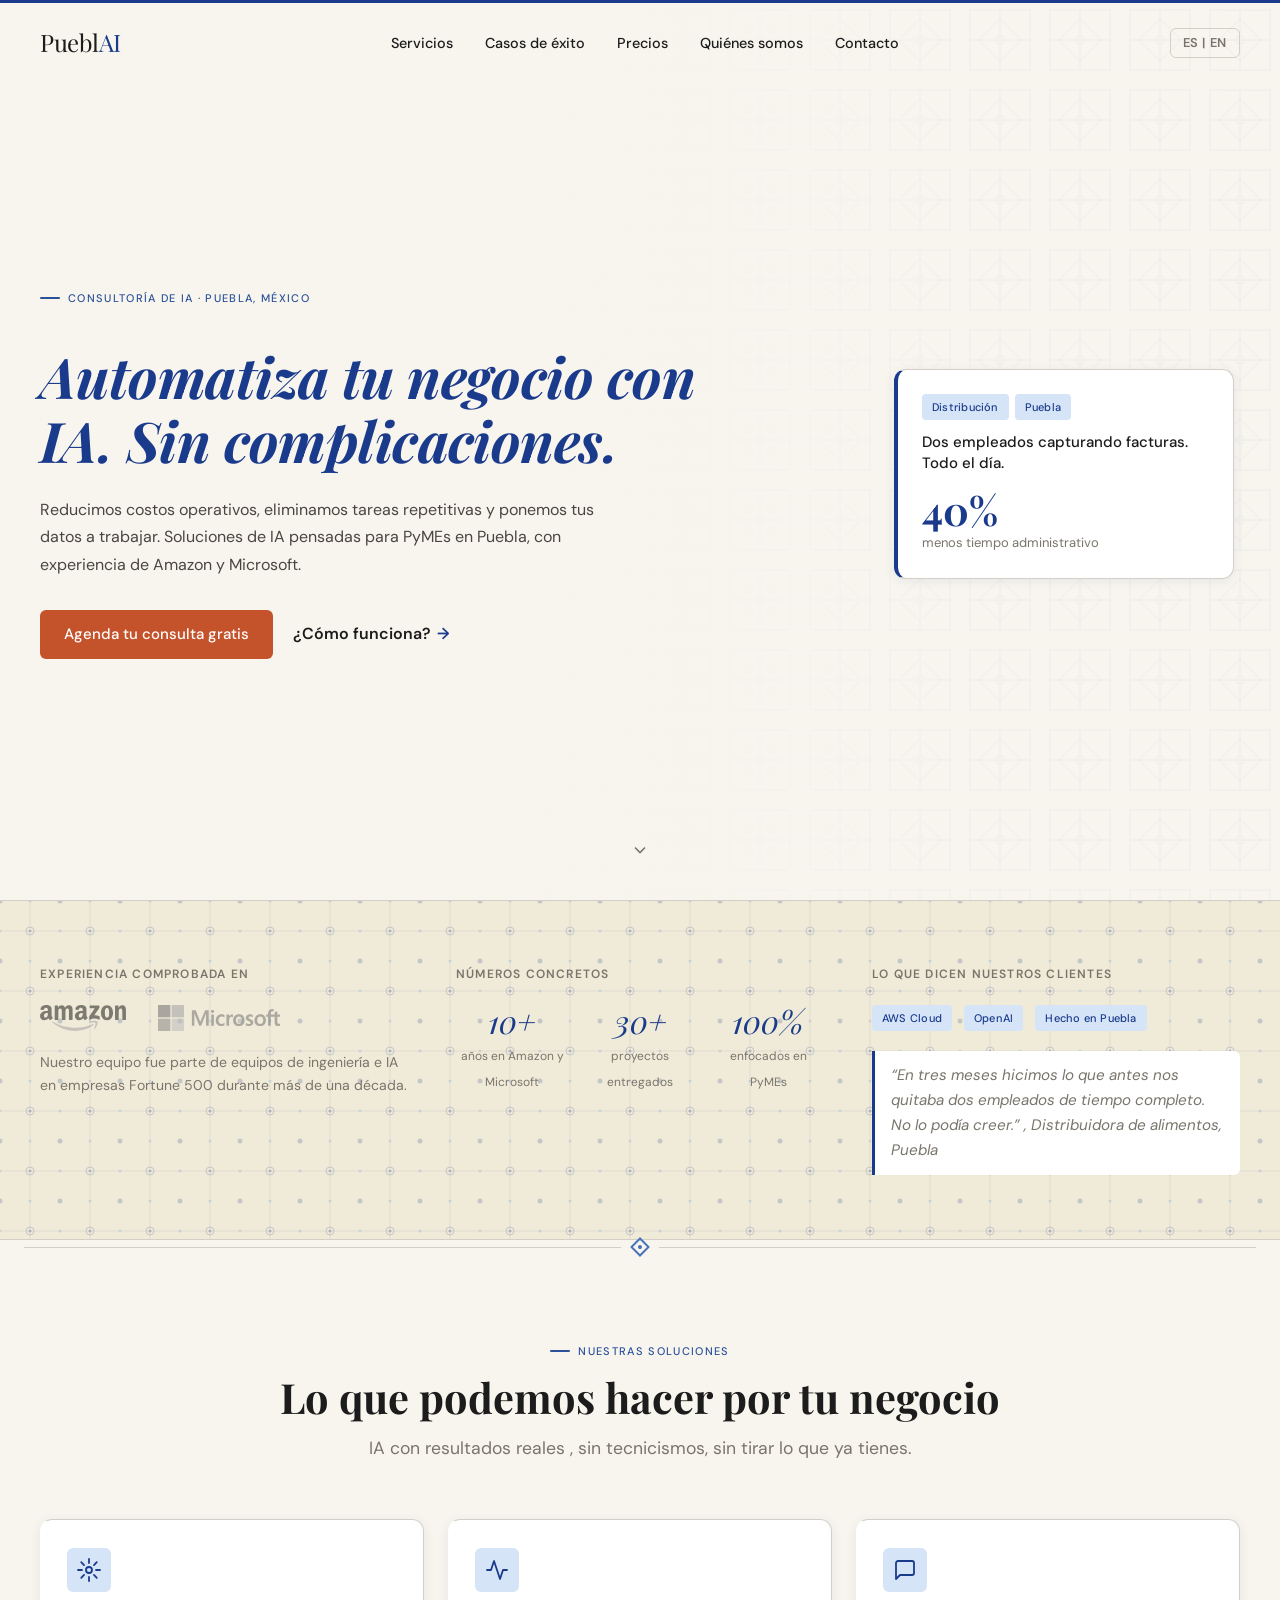
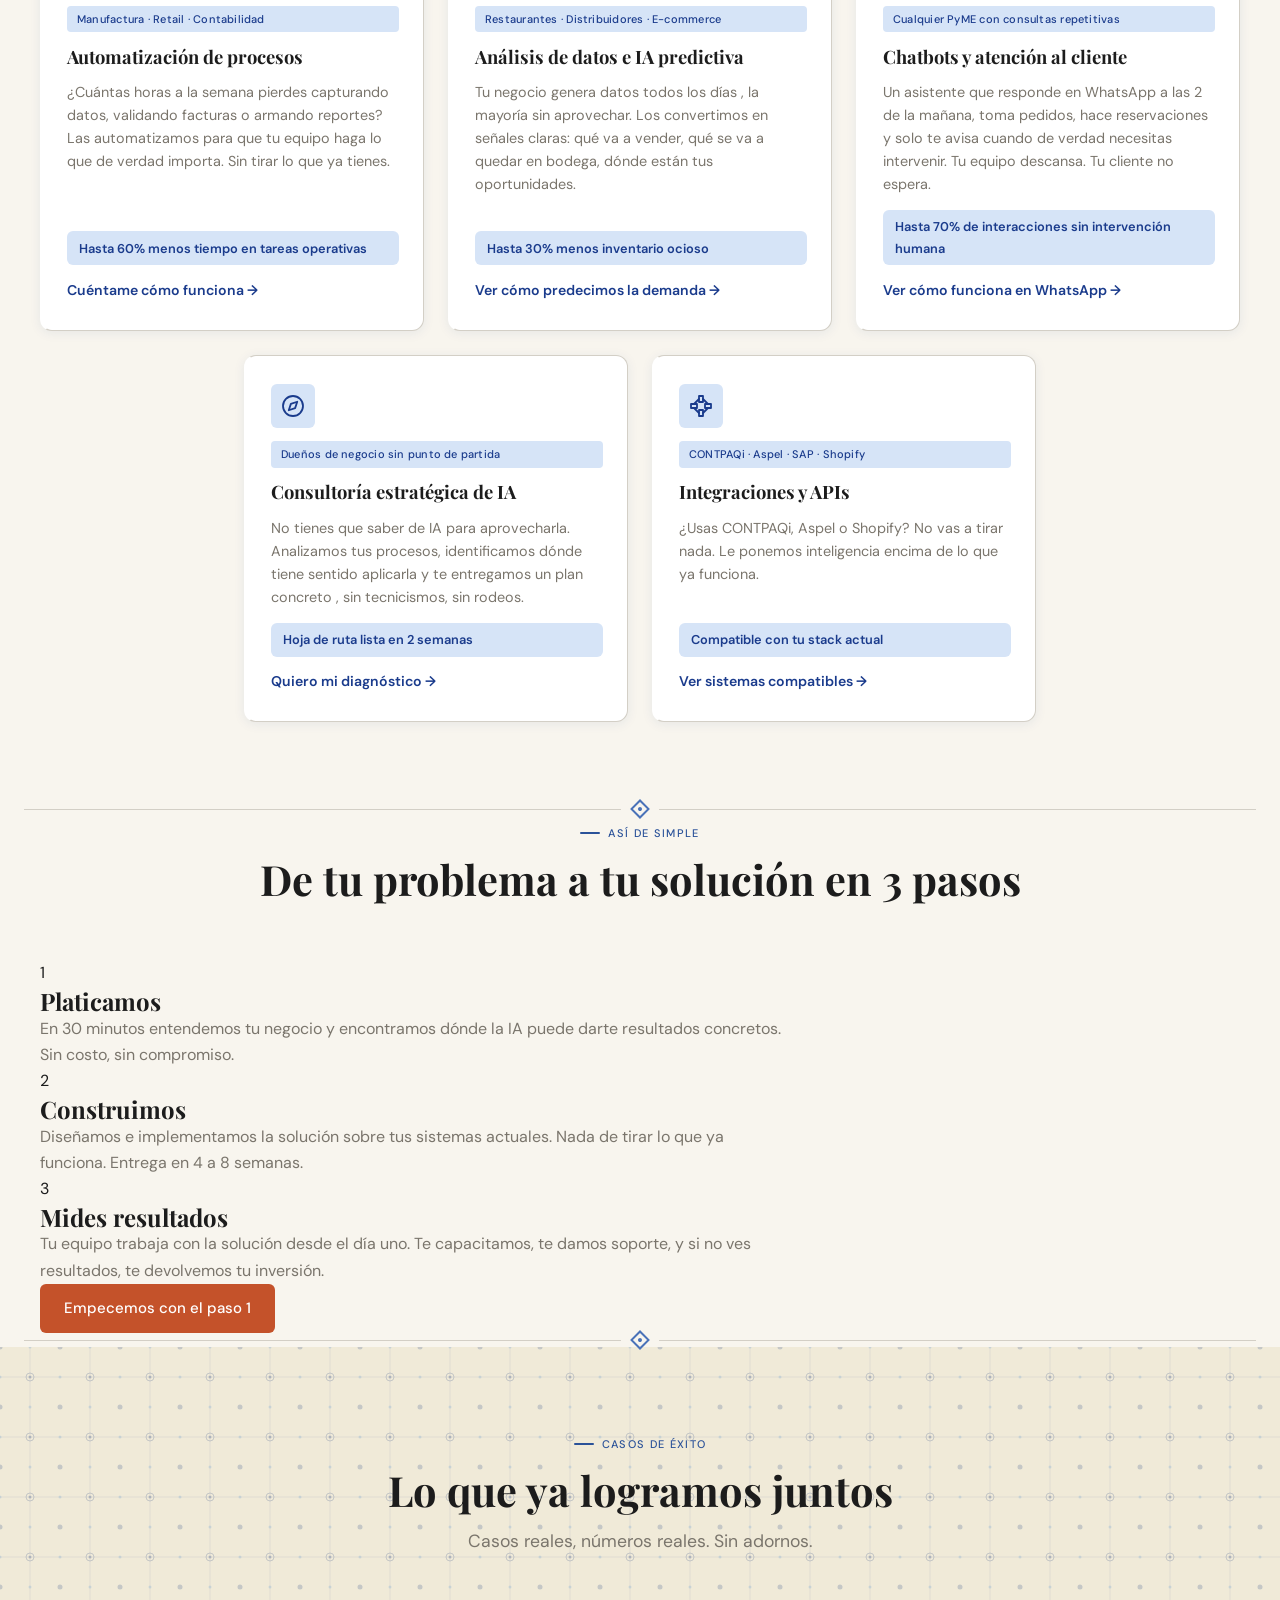
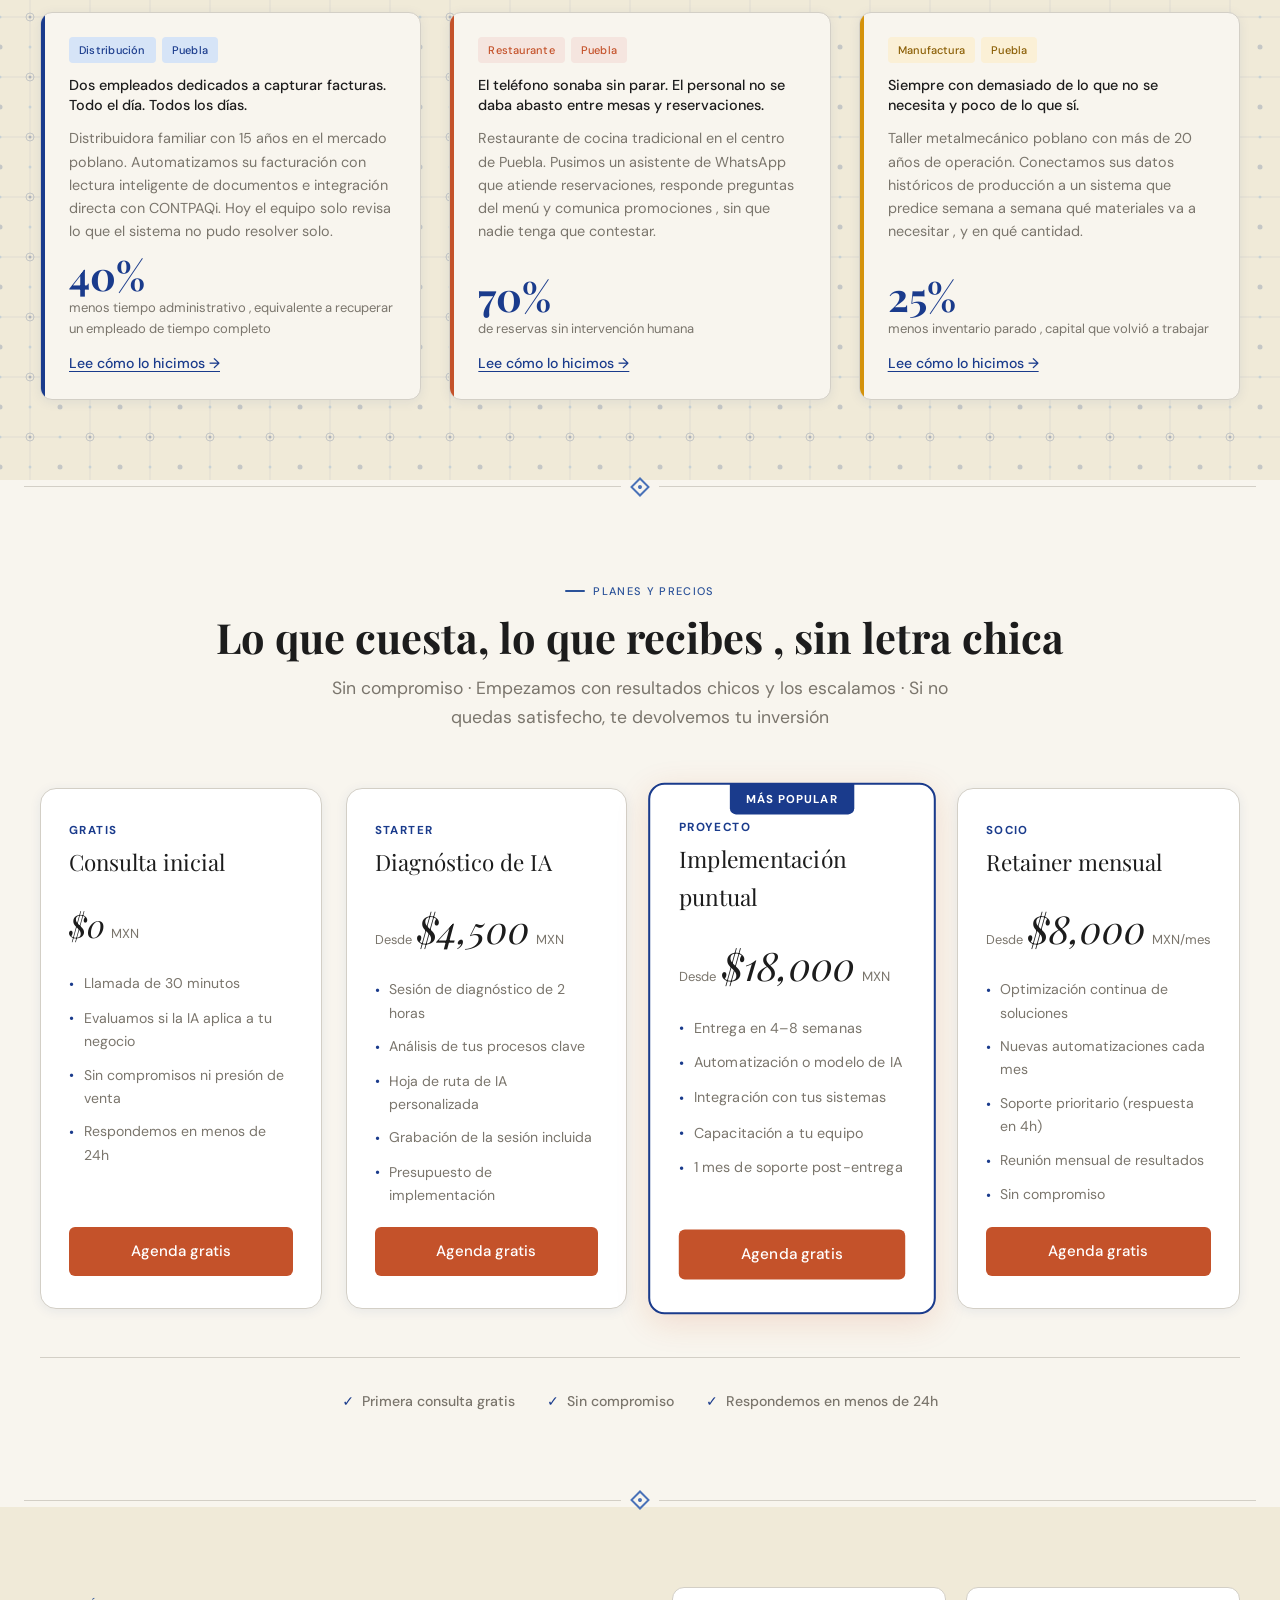
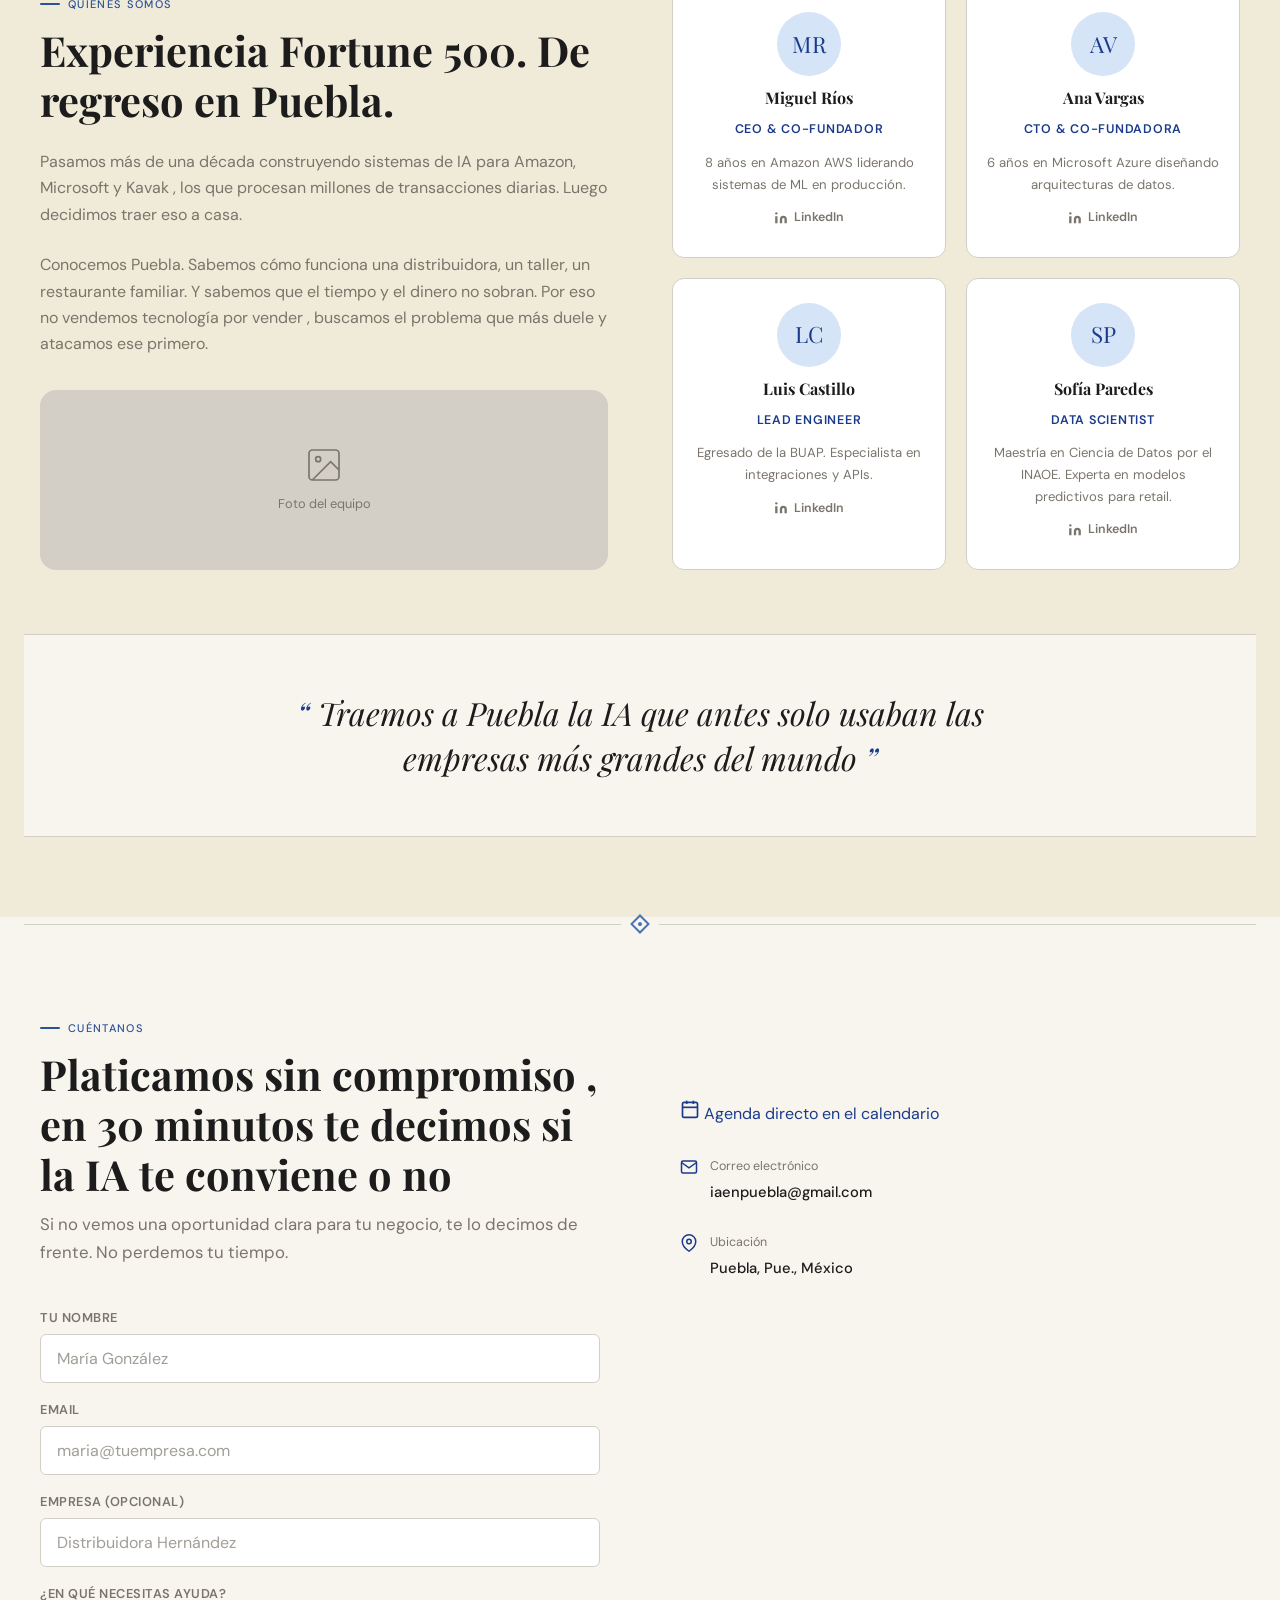
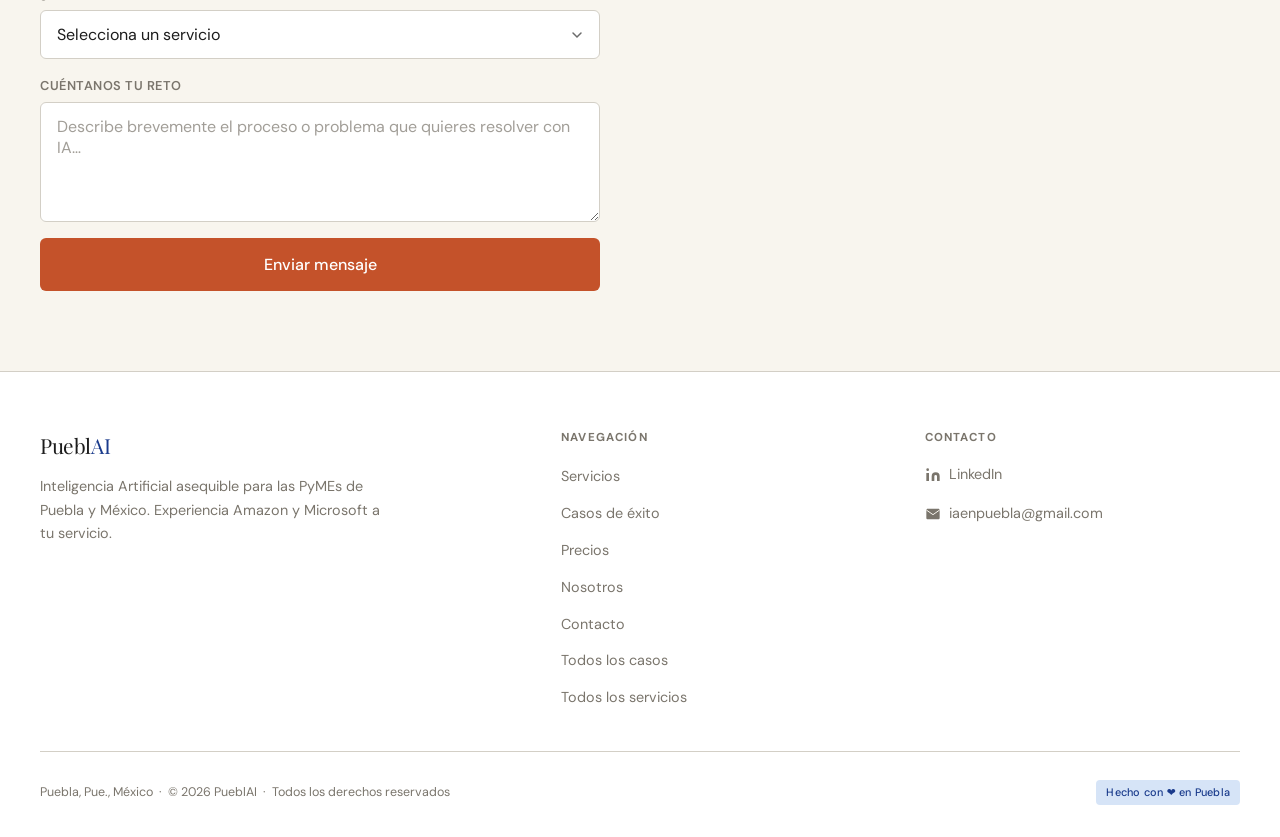
==== commit 39288da2: "Update Claude 2 abr" ====
--- a/index.html
+++ b/index.html
@@ -71,16 +71,17 @@
   <!-- ═══════════════════════════════════════════
        WHATSAPP FLOAT BUTTON
   ═══════════════════════════════════════════ -->
-  <a href="https://wa.me/52XXXXXXXXXX?text=Hola%2C%20me%20interesa%20una%20consulta%20gratuita%20de%20IA%20para%20mi%20negocio."
+  <!-- WhatsApp float button - uncomment and replace number when ready
+  <a href="https://wa.me/521234567890?text=Hola%2C%20me%20interesa%20una%20consulta%20gratuita%20de%20IA%20para%20mi%20negocio."
      class="whatsapp-float"
      target="_blank"
      rel="noopener noreferrer"
      aria-label="Contactar por WhatsApp">
-    <!-- WhatsApp icon -->
     <svg viewBox="0 0 24 24" xmlns="http://www.w3.org/2000/svg" aria-hidden="true">
       <path d="M17.472 14.382c-.297-.149-1.758-.867-2.03-.967-.273-.099-.471-.148-.67.15-.197.297-.767.966-.94 1.164-.173.199-.347.223-.644.075-.297-.15-1.255-.463-2.39-1.475-.883-.788-1.48-1.761-1.653-2.059-.173-.297-.018-.458.13-.606.134-.133.298-.347.446-.52.149-.174.198-.298.298-.497.099-.198.05-.371-.025-.52-.075-.149-.669-1.612-.916-2.207-.242-.579-.487-.5-.669-.51-.173-.008-.371-.01-.57-.01-.198 0-.52.074-.792.372-.272.297-1.04 1.016-1.04 2.479 0 1.462 1.065 2.875 1.213 3.074.149.198 2.096 3.2 5.077 4.487.709.306 1.262.489 1.694.625.712.227 1.36.195 1.871.118.571-.085 1.758-.719 2.006-1.413.248-.694.248-1.289.173-1.413-.074-.124-.272-.198-.57-.347m-5.421 7.403h-.004a9.87 9.87 0 01-5.031-1.378l-.361-.214-3.741.982.998-3.648-.235-.374a9.86 9.86 0 01-1.51-5.26c.001-5.45 4.436-9.884 9.888-9.884 2.64 0 5.122 1.03 6.988 2.898a9.825 9.825 0 012.893 6.994c-.003 5.45-4.437 9.884-9.885 9.884m8.413-18.297A11.815 11.815 0 0012.05 0C5.495 0 .16 5.335.157 11.892c0 2.096.547 4.142 1.588 5.945L.057 24l6.305-1.654a11.882 11.882 0 005.683 1.448h.005c6.554 0 11.89-5.335 11.893-11.893a11.821 11.821 0 00-3.48-8.413z"/>
     </svg>
   </a>
+  -->
 
   <main>
 
@@ -92,30 +93,30 @@
 
         <!-- Left column -->
         <div class="hero-left">
-          <span class="section-eyebrow fade-in" data-es="IA para PyMEs · Puebla, México" data-en="AI for SMBs · Puebla, México">
-            IA para PyMEs · Puebla, México
+          <span class="section-eyebrow fade-in" data-es="Consultoría de IA · Puebla, México" data-en="AI Consulting · Puebla, México">
+            Consultoría de IA · Puebla, México
           </span>
 
           <h1 class="fade-in" style="transition-delay: 0.1s;">
-            <em data-es="La IA que sí cabe en tu presupuesto , y en tu negocio" data-en="The AI that fits your budget , and your business">
-              La IA que sí cabe en tu presupuesto , y en tu negocio
+            <em data-es="Automatiza tu negocio con IA. Sin complicaciones." data-en="Automate your business with AI. No complications.">
+              Automatiza tu negocio con IA. Sin complicaciones.
             </em>
           </h1>
 
           <p class="fade-in" style="transition-delay: 0.2s;"
-             data-es="Venimos de Amazon y Microsoft. Regresamos a Puebla para que la tecnología que mueve a las empresas más grandes del mundo también trabaje para ti."
-             data-en="We come from Amazon and Microsoft. We returned to Puebla so the technology that powers the world's largest companies can work for you too.">
-            Venimos de Amazon y Microsoft. Regresamos a Puebla para que la tecnología que mueve a las empresas más grandes del mundo también trabaje para ti.
+             data-es="Reducimos costos operativos, eliminamos tareas repetitivas y ponemos tus datos a trabajar. Soluciones de IA pensadas para PyMEs en Puebla, con experiencia de Amazon y Microsoft."
+             data-en="We reduce operational costs, eliminate repetitive tasks and put your data to work. AI solutions designed for SMBs in Puebla, backed by Amazon and Microsoft experience.">
+            Reducimos costos operativos, eliminamos tareas repetitivas y ponemos tus datos a trabajar. Soluciones de IA pensadas para PyMEs en Puebla, con experiencia de Amazon y Microsoft.
           </p>
 
           <div class="hero-ctas fade-in" style="transition-delay: 0.3s;">
             <a href="#contacto" class="btn-primary"
-               data-es="Agendar consulta gratuita" data-en="Book a free consultation">
-              Agendar consulta gratuita
+               data-es="Agenda tu consulta gratis" data-en="Book your free consultation">
+              Agenda tu consulta gratis
             </a>
-            <a href="#casos" class="secondary-link"
-               data-es="Ver nuestros casos de éxito" data-en="See our success stories">
-              Ver nuestros casos de éxito
+            <a href="#como-funciona" class="secondary-link"
+               data-es="¿Cómo funciona?" data-en="How does it work?">
+              ¿Cómo funciona?
             </a>
           </div>
         </div>
@@ -400,6 +401,64 @@
             </a>
           </article>
 
+        </div>
+      </div>
+    </section>
+
+    <div class="divider-talavera" aria-hidden="true">
+      <div class="divider-talavera__line"></div>
+      <div class="divider-talavera__diamond"></div>
+      <div class="divider-talavera__line"></div>
+    </div>
+
+    <!-- ═══════════════════════════════════════════
+         SECTION 03b , CÓMO FUNCIONA
+    ═══════════════════════════════════════════ -->
+    <section id="como-funciona" aria-label="Cómo funciona">
+      <div class="section-inner">
+        <div class="section-header fade-in">
+          <span class="section-eyebrow"
+                data-es="Así de simple" data-en="It's that simple">
+            Así de simple
+          </span>
+          <h2 data-es="De tu problema a tu solución en 3 pasos"
+              data-en="From your problem to your solution in 3 steps">
+            De tu problema a tu solución en 3 pasos
+          </h2>
+        </div>
+
+        <div class="steps-grid">
+          <div class="step-card fade-in">
+            <span class="step-number">1</span>
+            <h3 data-es="Platicamos" data-en="We talk">Platicamos</h3>
+            <p data-es="En 30 minutos entendemos tu negocio y encontramos dónde la IA puede darte resultados concretos. Sin costo, sin compromiso."
+               data-en="In 30 minutes we understand your business and find where AI can deliver concrete results. Free, no strings attached.">
+              En 30 minutos entendemos tu negocio y encontramos dónde la IA puede darte resultados concretos. Sin costo, sin compromiso.
+            </p>
+          </div>
+          <div class="step-card fade-in" style="transition-delay:0.1s;">
+            <span class="step-number">2</span>
+            <h3 data-es="Construimos" data-en="We build">Construimos</h3>
+            <p data-es="Diseñamos e implementamos la solución sobre tus sistemas actuales. Nada de tirar lo que ya funciona. Entrega en 4 a 8 semanas."
+               data-en="We design and implement the solution on top of your current systems. No ripping out what works. Delivery in 4 to 8 weeks.">
+              Diseñamos e implementamos la solución sobre tus sistemas actuales. Nada de tirar lo que ya funciona. Entrega en 4 a 8 semanas.
+            </p>
+          </div>
+          <div class="step-card fade-in" style="transition-delay:0.2s;">
+            <span class="step-number">3</span>
+            <h3 data-es="Mides resultados" data-en="You measure results">Mides resultados</h3>
+            <p data-es="Tu equipo trabaja con la solución desde el día uno. Te capacitamos, te damos soporte, y si no ves resultados, te devolvemos tu inversión."
+               data-en="Your team works with the solution from day one. We train you, support you, and if you don't see results, we refund your investment.">
+              Tu equipo trabaja con la solución desde el día uno. Te capacitamos, te damos soporte, y si no ves resultados, te devolvemos tu inversión.
+            </p>
+          </div>
+        </div>
+
+        <div class="steps-cta fade-in" style="transition-delay:0.3s;">
+          <a href="#contacto" class="btn-primary"
+             data-es="Empecemos con el paso 1" data-en="Let's start with step 1">
+            Empecemos con el paso 1
+          </a>
         </div>
       </div>
     </section>
@@ -991,17 +1050,18 @@
         <!-- Right: alternative contact -->
         <div class="alt-contact fade-in" style="transition-delay:0.2s;">
 
-          <a href="https://wa.me/52XXXXXXXXXX?text=Hola%2C%20me%20interesa%20una%20consulta%20gratuita%20de%20IA%20para%20mi%20negocio."
-             class="wa-cta"
-             target="_blank"
-             rel="noopener noreferrer">
-            <svg viewBox="0 0 24 24" aria-hidden="true">
-              <path d="M17.472 14.382c-.297-.149-1.758-.867-2.03-.967-.273-.099-.471-.148-.67.15-.197.297-.767.966-.94 1.164-.173.199-.347.223-.644.075-.297-.15-1.255-.463-2.39-1.475-.883-.788-1.48-1.761-1.653-2.059-.173-.297-.018-.458.13-.606.134-.133.298-.347.446-.52.149-.174.198-.298.298-.497.099-.198.05-.371-.025-.52-.075-.149-.669-1.612-.916-2.207-.242-.579-.487-.5-.669-.51-.173-.008-.371-.01-.57-.01-.198 0-.52.074-.792.372-.272.297-1.04 1.016-1.04 2.479 0 1.462 1.065 2.875 1.213 3.074.149.198 2.096 3.2 5.077 4.487.709.306 1.262.489 1.694.625.712.227 1.36.195 1.871.118.571-.085 1.758-.719 2.006-1.413.248-.694.248-1.289.173-1.413-.074-.124-.272-.198-.57-.347m-5.421 7.403h-.004a9.87 9.87 0 01-5.031-1.378l-.361-.214-3.741.982.998-3.648-.235-.374a9.86 9.86 0 01-1.51-5.26c.001-5.45 4.436-9.884 9.888-9.884 2.64 0 5.122 1.03 6.988 2.898a9.825 9.825 0 012.893 6.994c-.003 5.45-4.437 9.884-9.885 9.884m8.413-18.297A11.815 11.815 0 0012.05 0C5.495 0 .16 5.335.157 11.892c0 2.096.547 4.142 1.588 5.945L.057 24l6.305-1.654a11.882 11.882 0 005.683 1.448h.005c6.554 0 11.89-5.335 11.893-11.893a11.821 11.821 0 00-3.48-8.413z"/>
+          <!-- Calendly popup button -->
+          <a href="#" onclick="Calendly.initPopupWidget({url: 'https://calendly.com/iaenpuebla/30min'});return false;"
+             class="calendly-cta">
+            <svg viewBox="0 0 24 24" stroke-width="2" aria-hidden="true" style="width:20px;height:20px;stroke:currentColor;fill:none;">
+              <rect x="3" y="4" width="18" height="18" rx="2" ry="2"/><line x1="16" y1="2" x2="16" y2="6"/><line x1="8" y1="2" x2="8" y2="6"/><line x1="3" y1="10" x2="21" y2="10"/>
             </svg>
-            <span data-es="Escríbenos por WhatsApp" data-en="Message us on WhatsApp">
-              Escríbenos por WhatsApp
+            <span data-es="Agenda directo en el calendario" data-en="Book directly on the calendar">
+              Agenda directo en el calendario
             </span>
           </a>
+          <link href="https://assets.calendly.com/assets/external/widget.css" rel="stylesheet">
+          <script type="text/javascript" src="https://assets.calendly.com/assets/external/widget.js" async></script>
 
           <div class="contact-detail">
             <svg viewBox="0 0 24 24" stroke-width="2" aria-hidden="true"><path d="M4 4h16c1.1 0 2 .9 2 2v12c0 1.1-.9 2-2 2H4c-1.1 0-2-.9-2-2V6c0-1.1.9-2 2-2z"/><polyline points="22,6 12,13 2,6"/></svg>
@@ -1024,11 +1084,6 @@
               <span style="color:var(--ink); font-weight:500;">Puebla, Pue., México</span>
             </div>
           </div>
-
-          <!-- Calendly inline widget begin -->
-          <div class="calendly-inline-widget" data-url="https://calendly.com/iaenpuebla/30min" style="min-width:320px;height:700px;"></div>
-          <script type="text/javascript" src="https://assets.calendly.com/assets/external/widget.js" async></script>
-          <!-- Calendly inline widget end -->
 
         </div>
 
@@ -1077,12 +1132,14 @@
                 LinkedIn
               </a>
             </li>
+            <!-- WhatsApp - uncomment when number is ready
             <li>
-              <a href="https://wa.me/52XXXXXXXXXX" target="_blank" rel="noopener noreferrer" aria-label="WhatsApp">
+              <a href="https://wa.me/521234567890" target="_blank" rel="noopener noreferrer" aria-label="WhatsApp">
                 <svg viewBox="0 0 24 24" aria-hidden="true"><path d="M17.472 14.382c-.297-.149-1.758-.867-2.03-.967-.273-.099-.471-.148-.67.15-.197.297-.767.966-.94 1.164-.173.199-.347.223-.644.075-.297-.15-1.255-.463-2.39-1.475-.883-.788-1.48-1.761-1.653-2.059-.173-.297-.018-.458.13-.606.134-.133.298-.347.446-.52.149-.174.198-.298.298-.497.099-.198.05-.371-.025-.52-.075-.149-.669-1.612-.916-2.207-.242-.579-.487-.5-.669-.51-.173-.008-.371-.01-.57-.01-.198 0-.52.074-.792.372-.272.297-1.04 1.016-1.04 2.479 0 1.462 1.065 2.875 1.213 3.074.149.198 2.096 3.2 5.077 4.487.709.306 1.262.489 1.694.625.712.227 1.36.195 1.871.118.571-.085 1.758-.719 2.006-1.413.248-.694.248-1.289.173-1.413-.074-.124-.272-.198-.57-.347m-5.421 7.403h-.004a9.87 9.87 0 01-5.031-1.378l-.361-.214-3.741.982.998-3.648-.235-.374a9.86 9.86 0 01-1.51-5.26c.001-5.45 4.436-9.884 9.888-9.884 2.64 0 5.122 1.03 6.988 2.898a9.825 9.825 0 012.893 6.994c-.003 5.45-4.437 9.884-9.885 9.884m8.413-18.297A11.815 11.815 0 0012.05 0C5.495 0 .16 5.335.157 11.892c0 2.096.547 4.142 1.588 5.945L.057 24l6.305-1.654a11.882 11.882 0 005.683 1.448h.005c6.554 0 11.89-5.335 11.893-11.893a11.821 11.821 0 00-3.48-8.413z"/></svg>
                 WhatsApp
               </a>
             </li>
+            -->
             <li>
               <a href="mailto:iaenpuebla@gmail.com" aria-label="Email">
                 <svg viewBox="0 0 24 24" aria-hidden="true" fill="currentColor"><path d="M4 4h16c1.1 0 2 .9 2 2v12c0 1.1-.9 2-2 2H4c-1.1 0-2-.9-2-2V6c0-1.1.9-2 2-2z"/><polyline points="22,6 12,13 2,6" fill="none" stroke="var(--bg)" stroke-width="1.5"/></svg>
@@ -1097,7 +1154,6 @@
       <div class="footer-bottom">
         <p class="footer-legal">
           Puebla, Pue., México &nbsp;·&nbsp;
-          RFC: XXXXXXXXXX &nbsp;·&nbsp;
           &copy; 2026 PueblAI &nbsp;·&nbsp;
           <span data-es="Todos los derechos reservados" data-en="All rights reserved">
             Todos los derechos reservados
--- a/css/styles.css
+++ b/css/styles.css
@@ -751,7 +751,8 @@
 .company-logos {
   display: flex;
   align-items: center;
-  gap: 1.5rem;
+  gap: 2rem;
+  flex-wrap: wrap;
 }
 
 .company-logo-badge {
@@ -764,7 +765,6 @@
   color: var(--muted);
   letter-spacing: 0.03em;
   transition: color var(--transition);
-  /* REPLACE: swap with official grayscale SVG logos */
 }
 
 .company-logo-badge:hover {
@@ -772,7 +772,9 @@
 }
 
 .company-logo-img {
-  opacity: 0.6;
+  height: 26px;
+  width: auto;
+  opacity: 0.55;
   filter: grayscale(100%);
   transition: opacity var(--transition), filter var(--transition);
 }
@@ -836,8 +838,9 @@
 }
 
 .services-grid {
-  display: grid;
-  grid-template-columns: repeat(auto-fit, minmax(280px, 1fr));
+  display: flex;
+  flex-wrap: wrap;
+  justify-content: center;
   gap: 1.5rem;
   margin-top: 0;
 }
@@ -853,6 +856,8 @@
   gap: 0.85rem;
   transition: box-shadow var(--transition), border-left var(--transition), transform var(--transition);
   border-left: 3px solid transparent;
+  width: calc(33.333% - 1rem);
+  min-width: 280px;
 }
 
 .service-card:hover {
@@ -1210,7 +1215,7 @@
   display: grid;
   grid-template-columns: 1fr 1fr;
   gap: 4rem;
-  align-items: start;
+  align-items: stretch;
 }
 
 .about-left {
@@ -1225,7 +1230,8 @@
 }
 
 .about-photo-placeholder {
-  aspect-ratio: 16 / 9;
+  flex: 1;
+  min-height: 180px;
   background: var(--border);
   border-radius: var(--radius-lg);
   display: flex;
@@ -1925,6 +1931,15 @@
   .service-price-band {
     flex-direction: column;
     align-items: flex-start;
+  }
+
+  .service-card {
+    width: 100%;
+    min-width: 0;
+  }
+
+  .about-right-cards {
+    grid-template-columns: 1fr;
   }
 }
 
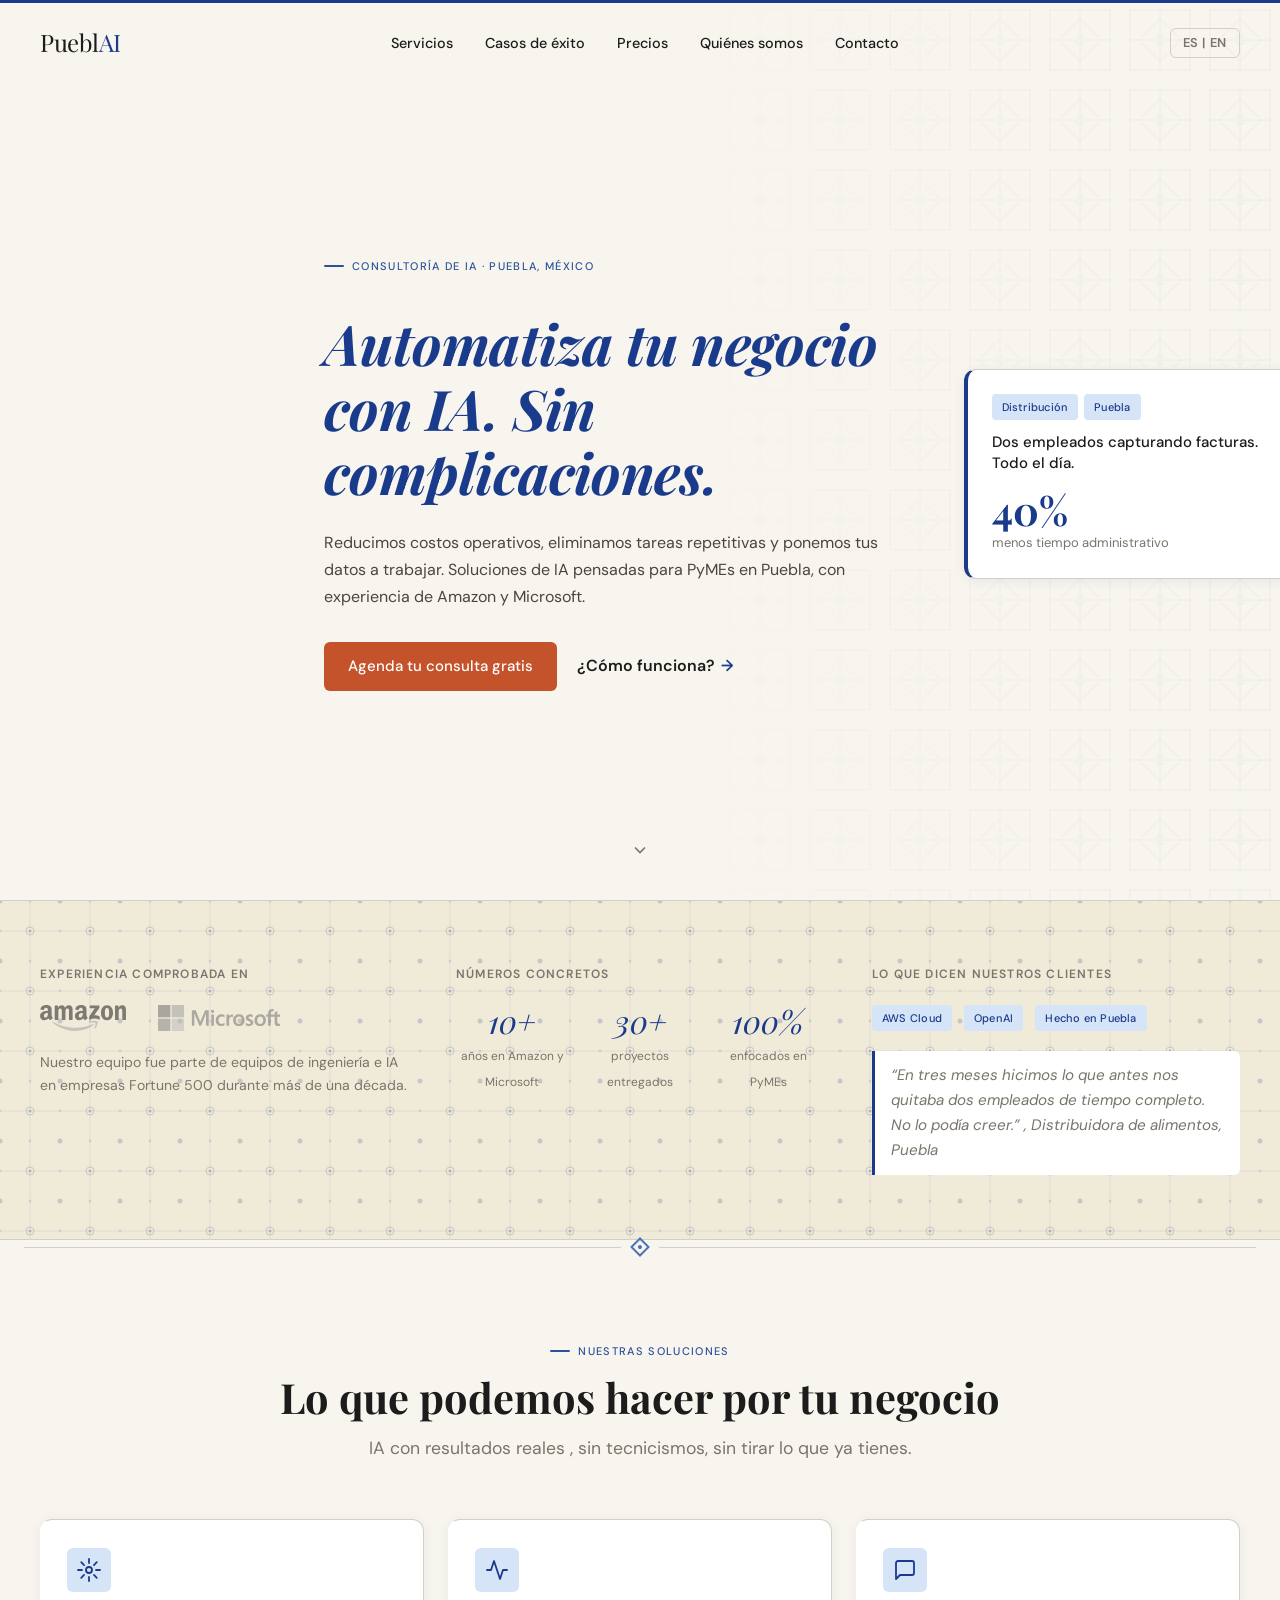
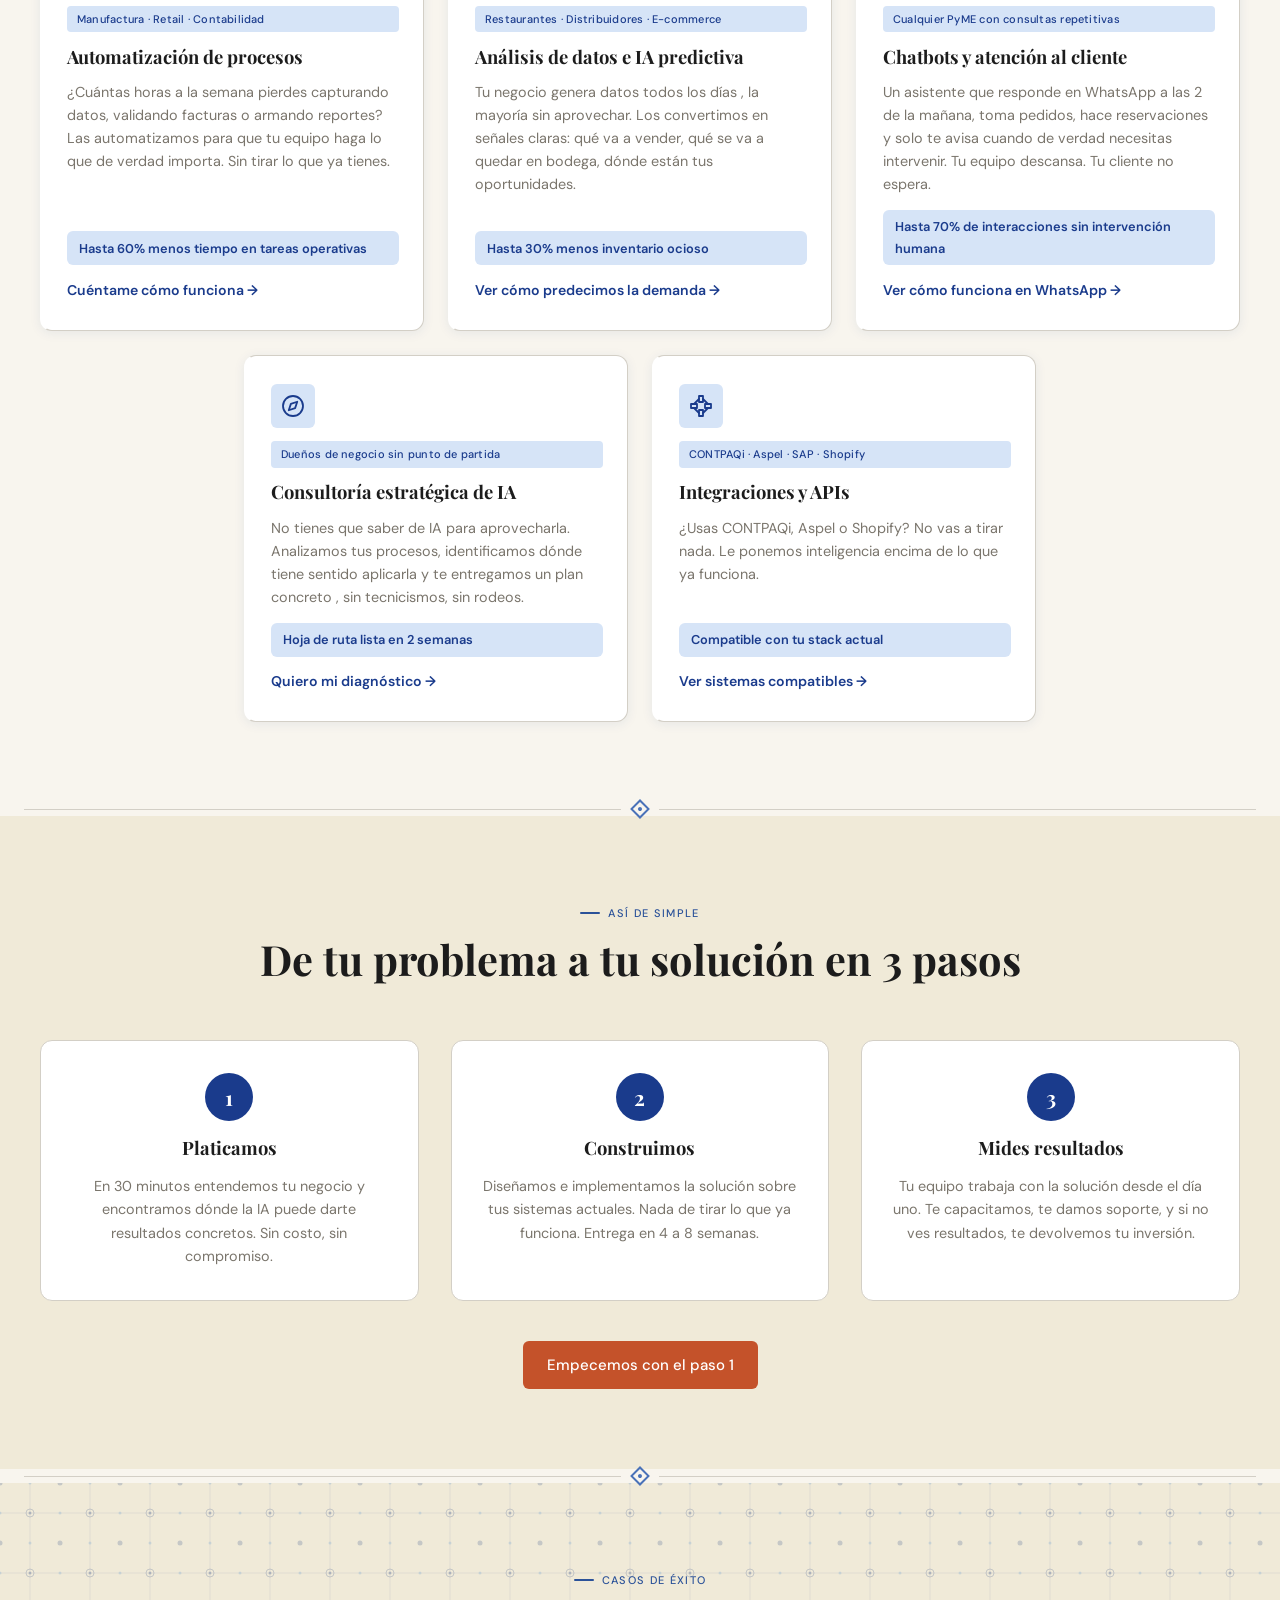
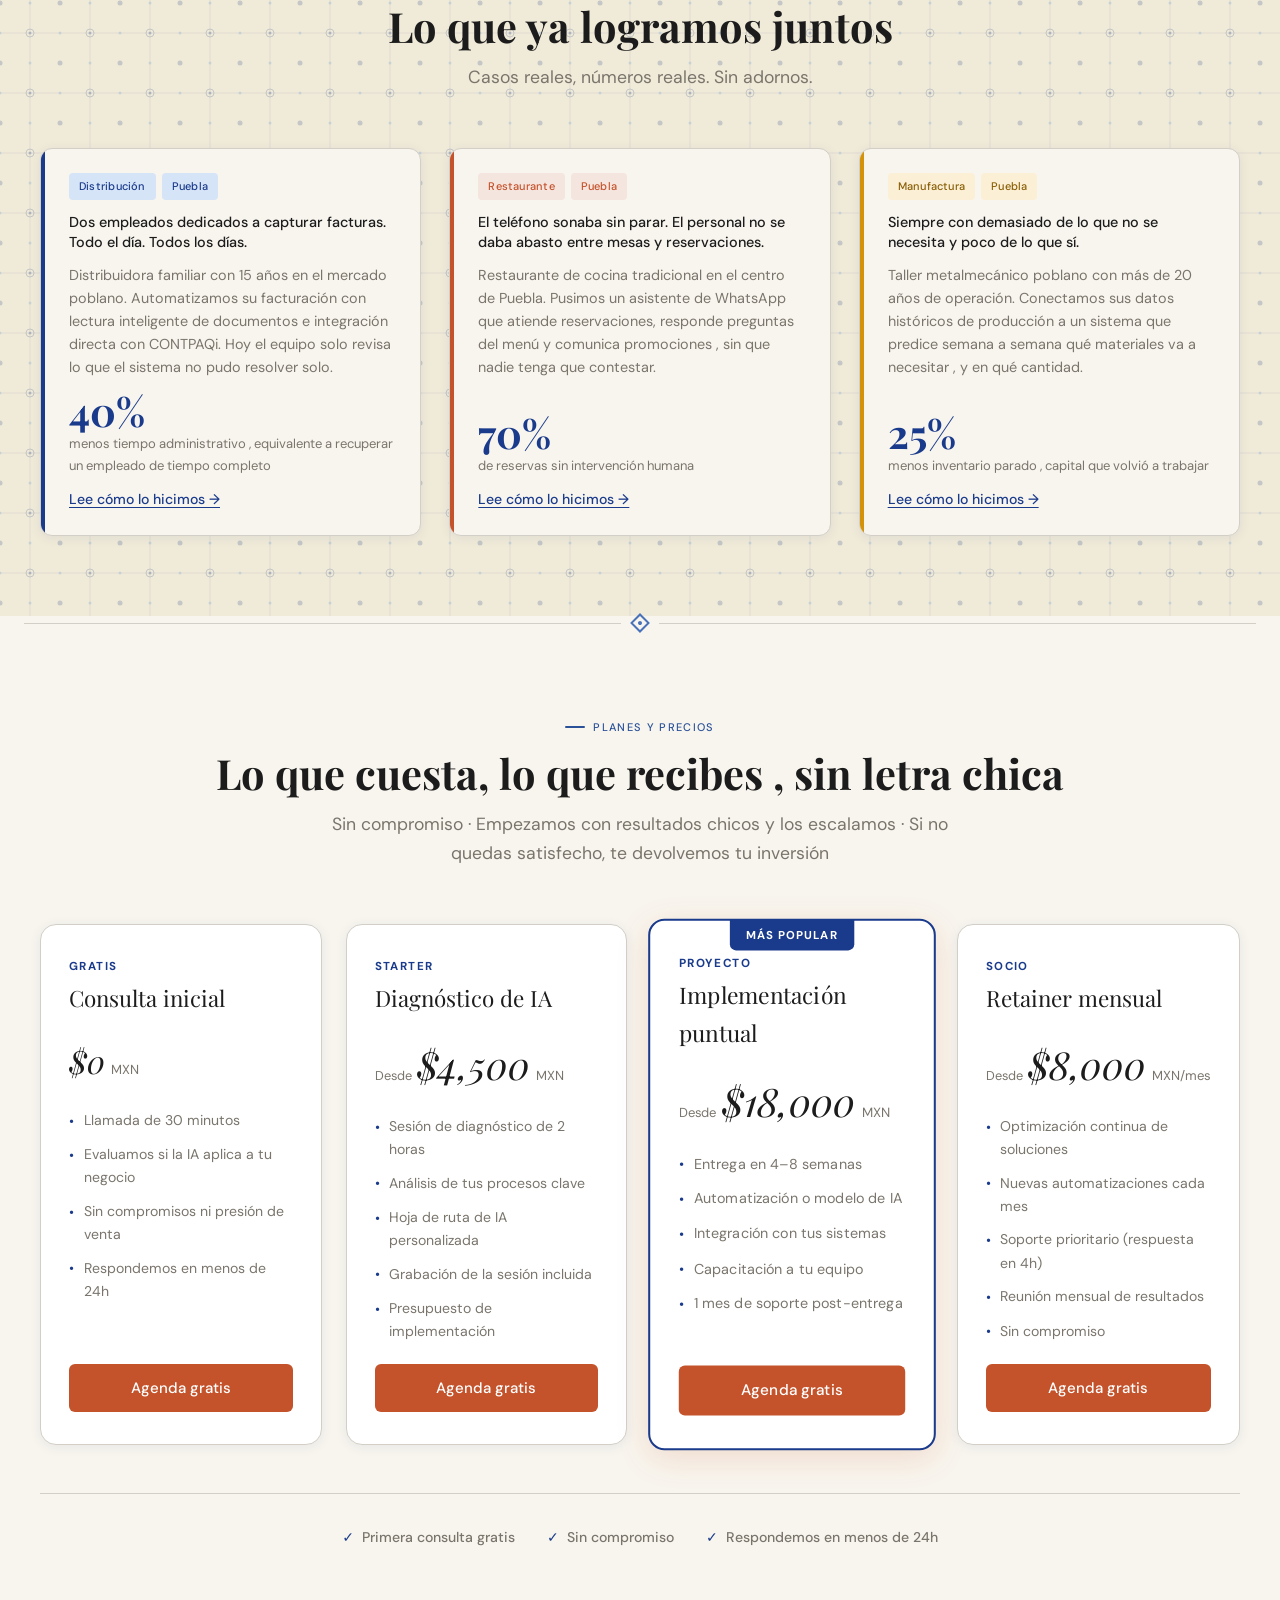
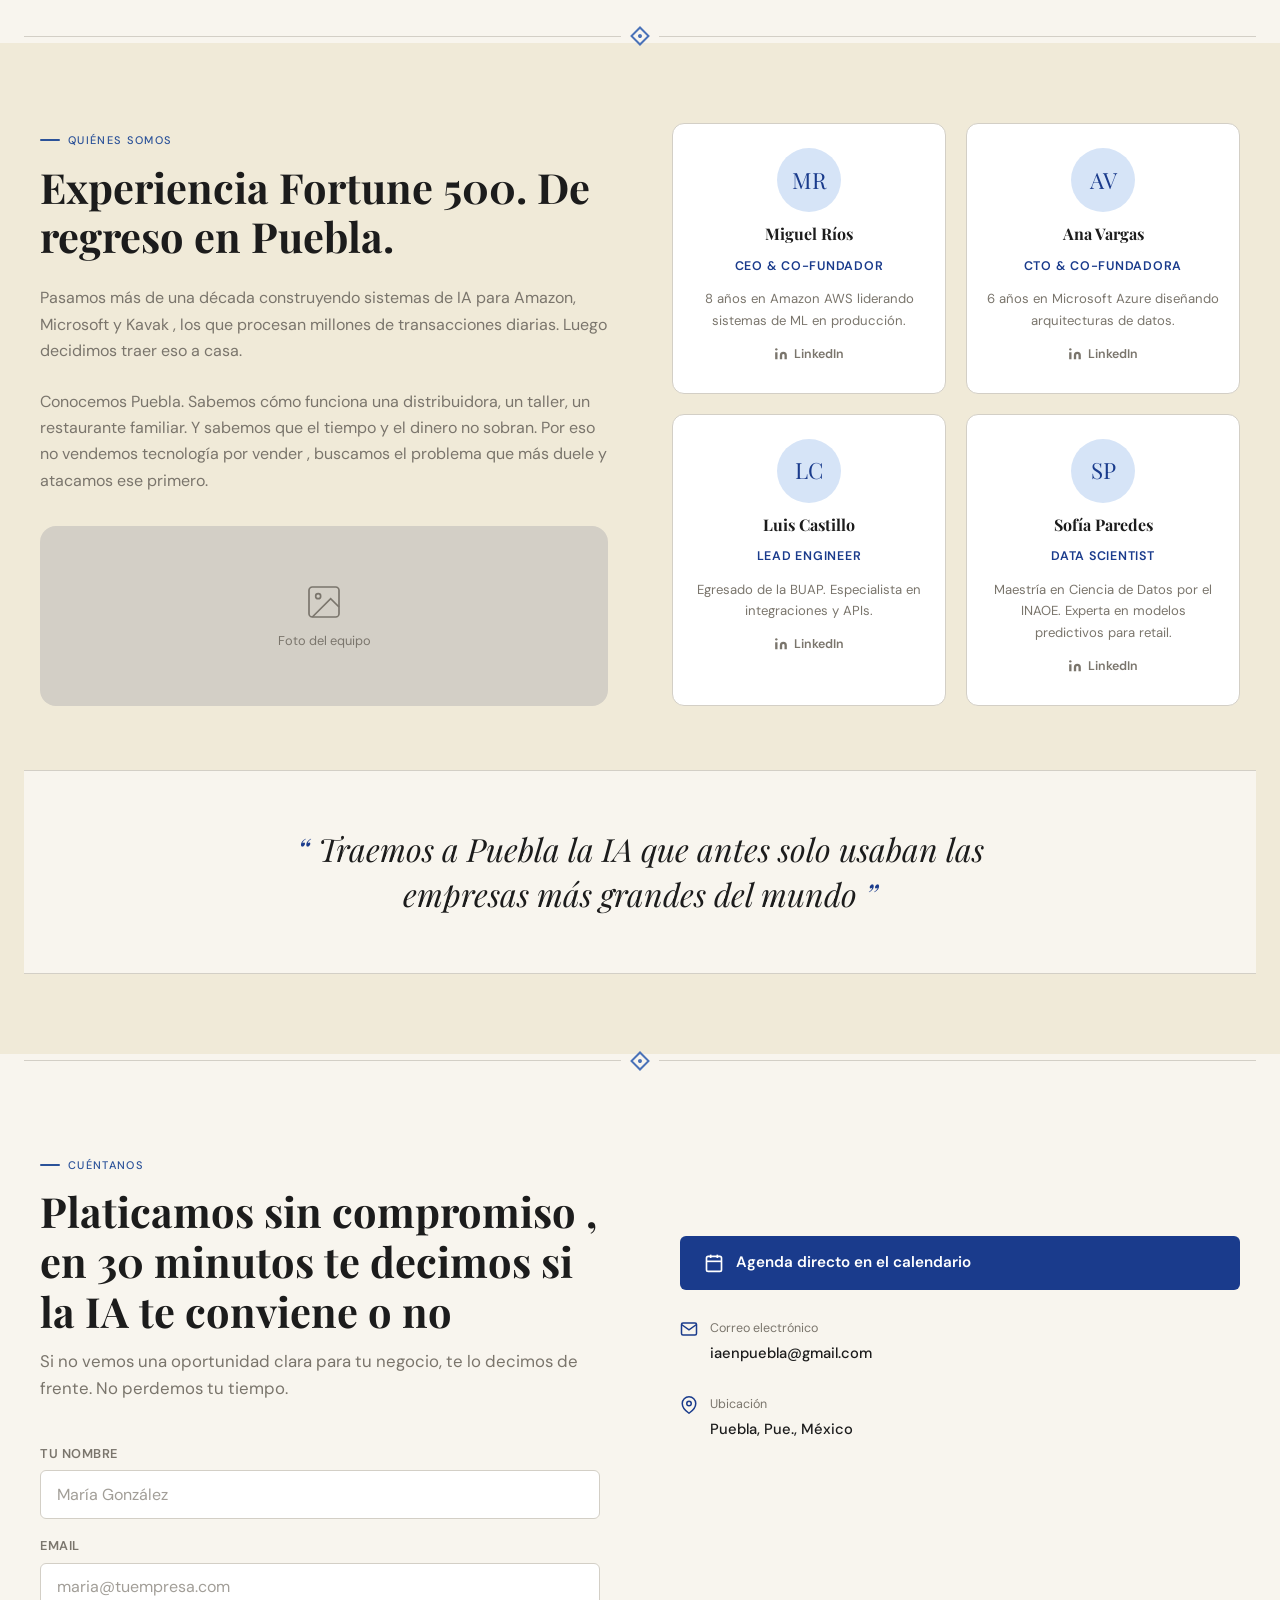
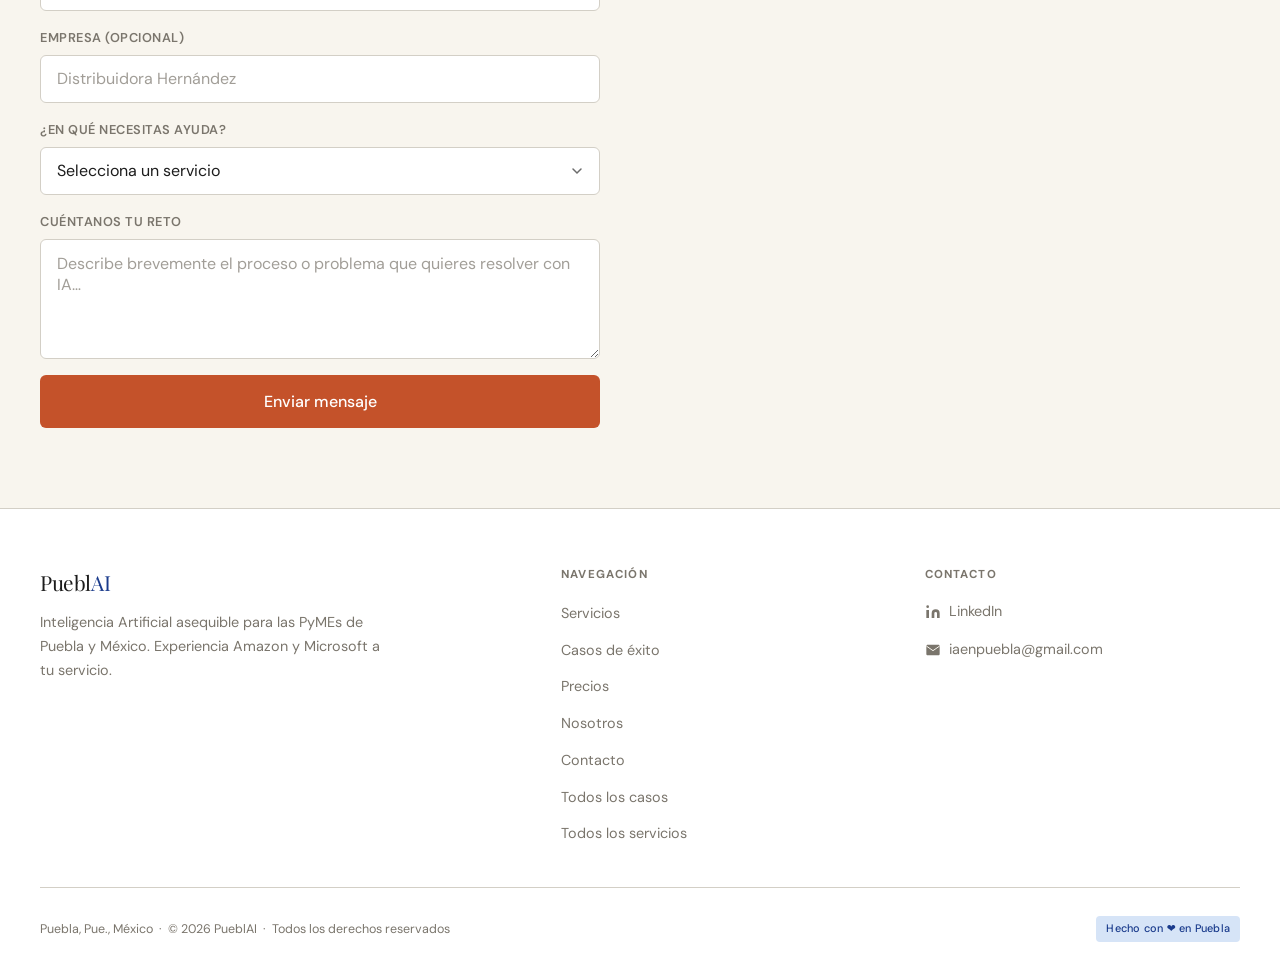
==== commit 7e82370c: "particles" ====
--- a/index.html
+++ b/index.html
@@ -89,6 +89,7 @@
          SECTION 01 , HERO
     ═══════════════════════════════════════════ -->
     <section id="hero" aria-label="Inicio" style="position: relative;">
+      <canvas id="hero-particles" aria-hidden="true"></canvas>
       <div class="hero-inner">
 
         <!-- Left column -->
@@ -1168,6 +1169,7 @@
     </div>
   </footer>
 
+  <script src="js/particles.js"></script>
   <script src="js/main.js"></script>
 </body>
 </html>
--- a/css/styles.css
+++ b/css/styles.css
@@ -926,6 +926,85 @@
 }
 
 /* ============================================================
+   9b. CÓMO FUNCIONA (#como-funciona)
+   ============================================================ */
+#como-funciona {
+  padding: var(--section-pad);
+  background: var(--tag-bg);
+}
+
+.steps-grid {
+  display: grid;
+  grid-template-columns: repeat(3, 1fr);
+  gap: 2rem;
+  margin-top: 1rem;
+}
+
+.step-card {
+  background: var(--card);
+  border: 1px solid var(--border);
+  border-radius: var(--radius-md);
+  padding: 2rem 1.75rem;
+  text-align: center;
+  display: flex;
+  flex-direction: column;
+  align-items: center;
+  gap: 1rem;
+}
+
+.step-number {
+  width: 48px;
+  height: 48px;
+  background: var(--accent);
+  color: #fff;
+  border-radius: 50%;
+  display: flex;
+  align-items: center;
+  justify-content: center;
+  font-family: var(--font-serif);
+  font-size: 1.3rem;
+  font-weight: 700;
+}
+
+.step-card h3 {
+  font-size: 1.15rem;
+  margin: 0;
+}
+
+.step-card p {
+  font-size: 0.9rem;
+  line-height: 1.6;
+  color: var(--muted);
+  margin: 0;
+}
+
+.steps-cta {
+  text-align: center;
+  margin-top: 2.5rem;
+}
+
+/* Calendly popup button */
+.calendly-cta {
+  display: flex;
+  align-items: center;
+  gap: 0.75rem;
+  background: var(--accent);
+  color: #fff;
+  padding: 0.9rem 1.5rem;
+  border-radius: var(--radius-sm);
+  font-weight: 600;
+  font-size: 0.95rem;
+  transition: background var(--transition);
+  cursor: pointer;
+  text-decoration: none;
+}
+
+.calendly-cta:hover {
+  background: var(--accent-hover);
+  color: #fff;
+}
+
+/* ============================================================
    10. CASE STUDIES (#casos)
    ============================================================ */
 #casos {
@@ -1910,6 +1989,10 @@
     grid-template-columns: 1fr;
   }
 
+  .steps-grid {
+    grid-template-columns: 1fr;
+  }
+
   .footer-top {
     grid-template-columns: 1fr;
     gap: 2rem;
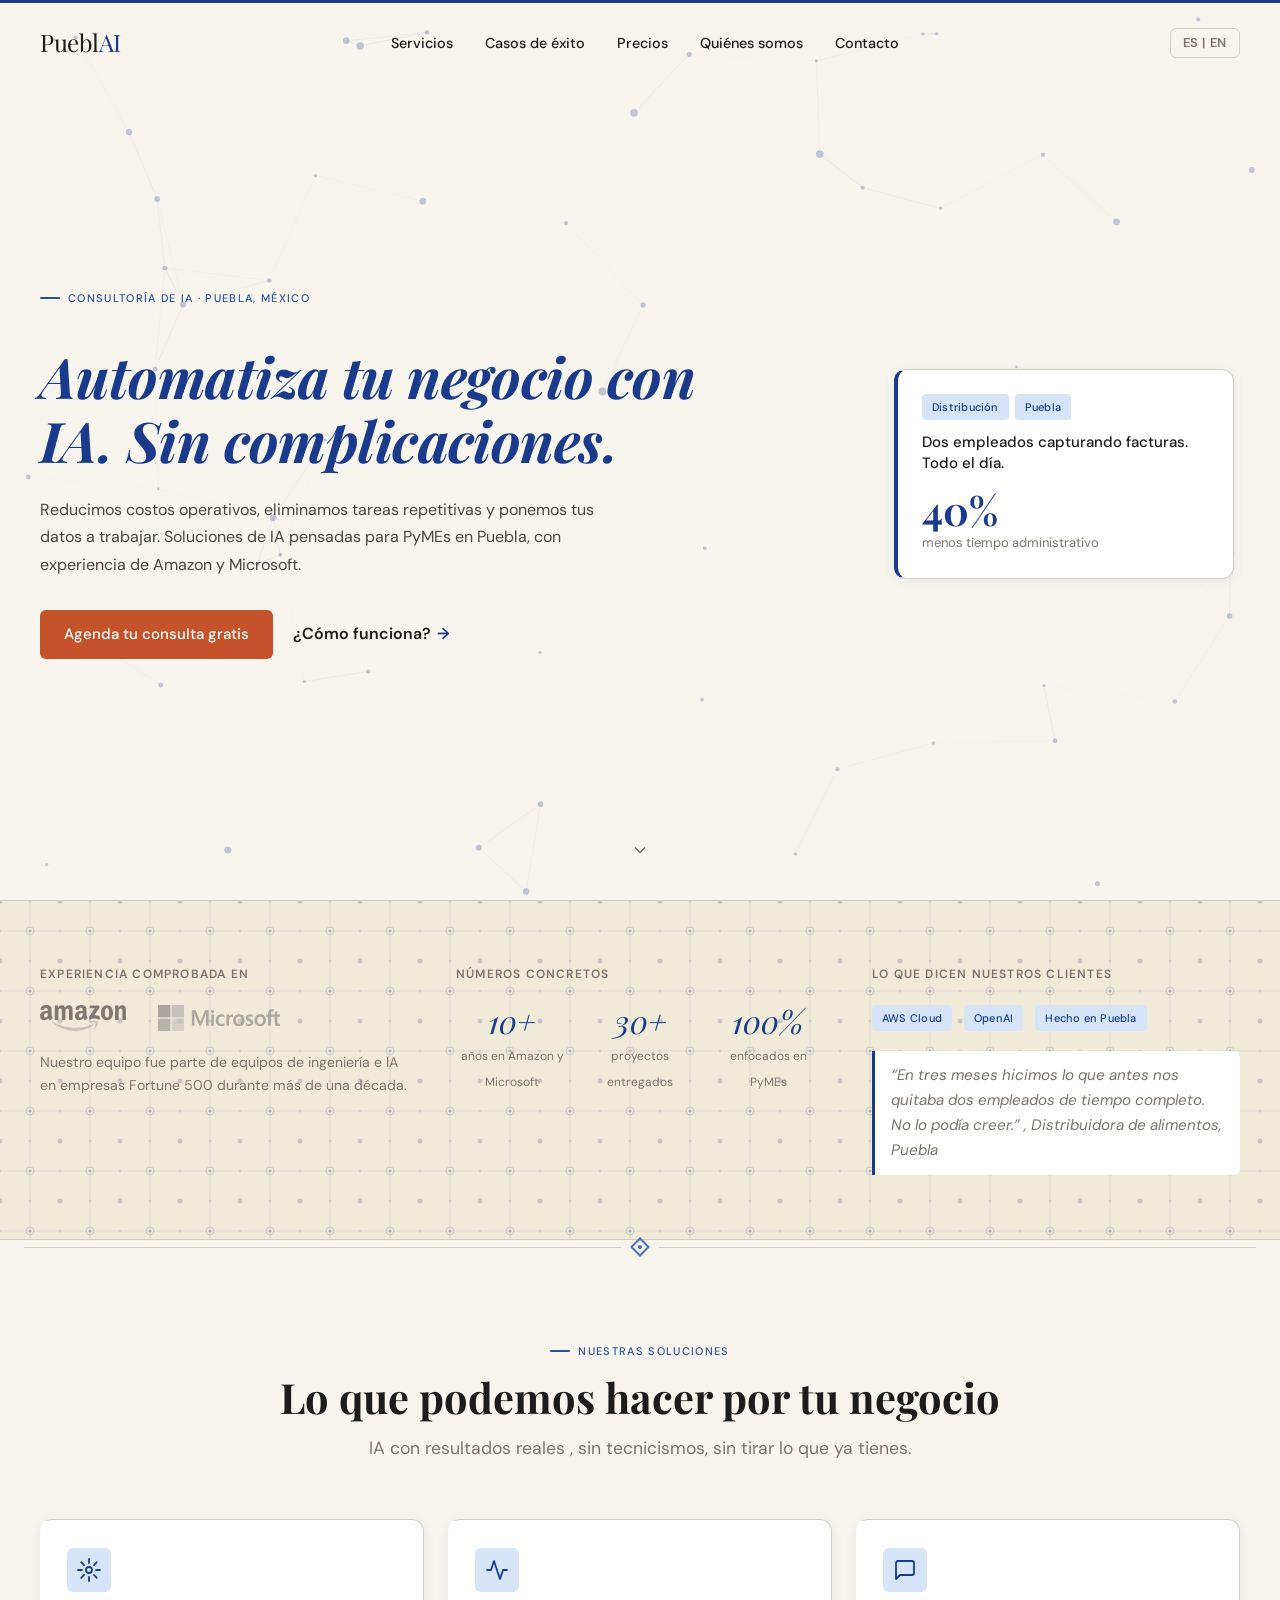
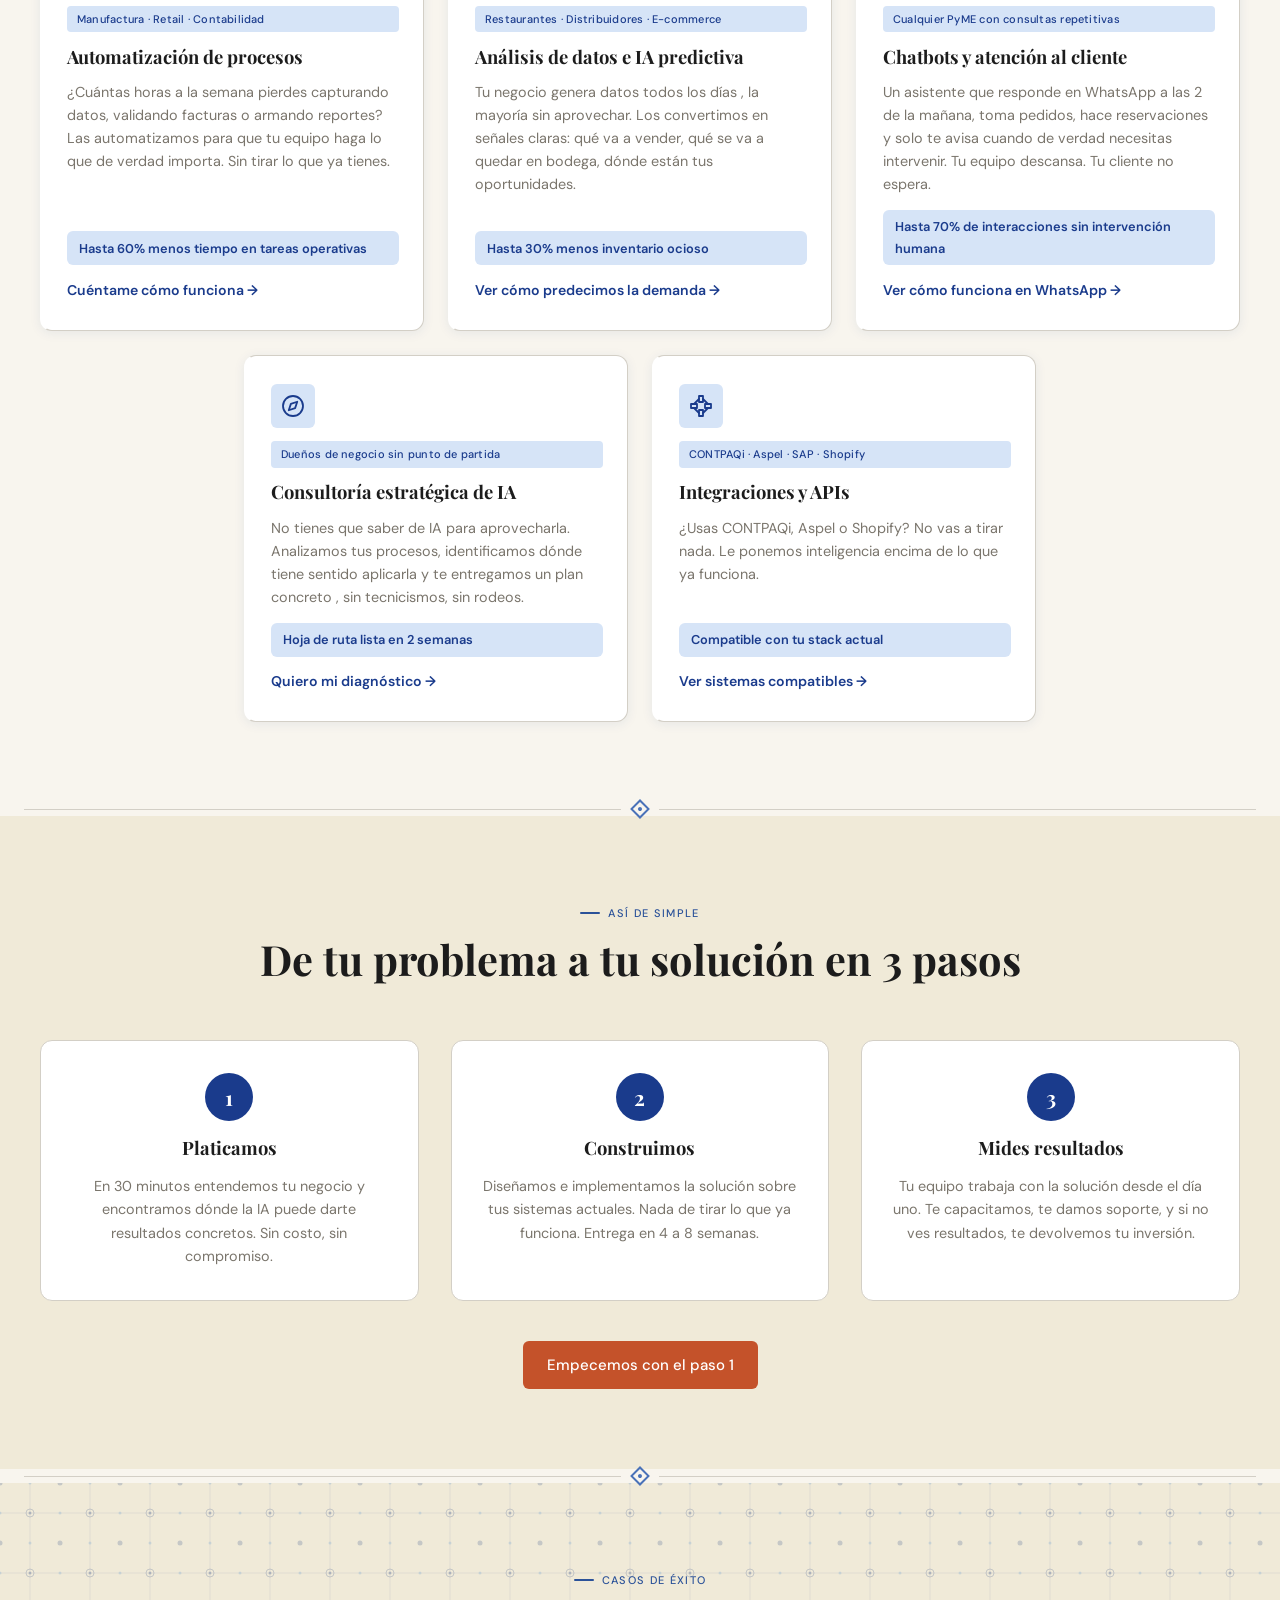
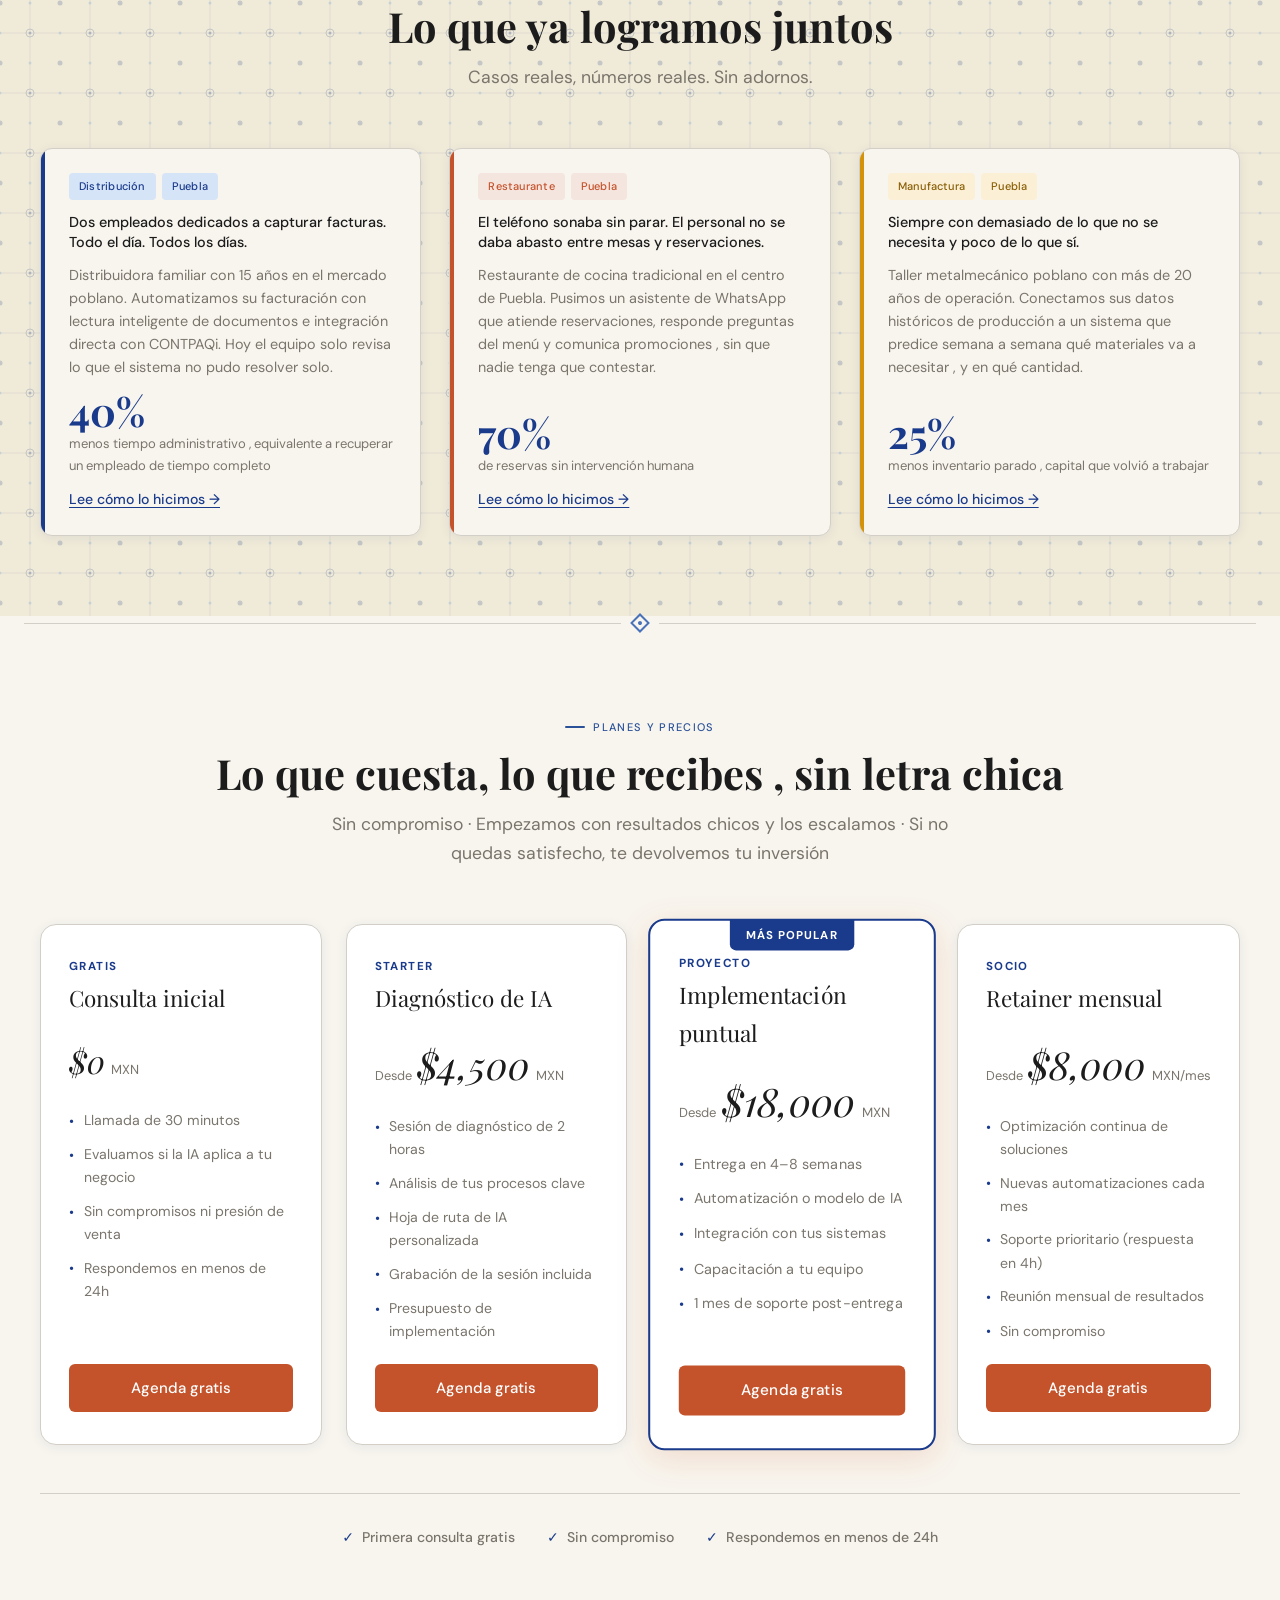
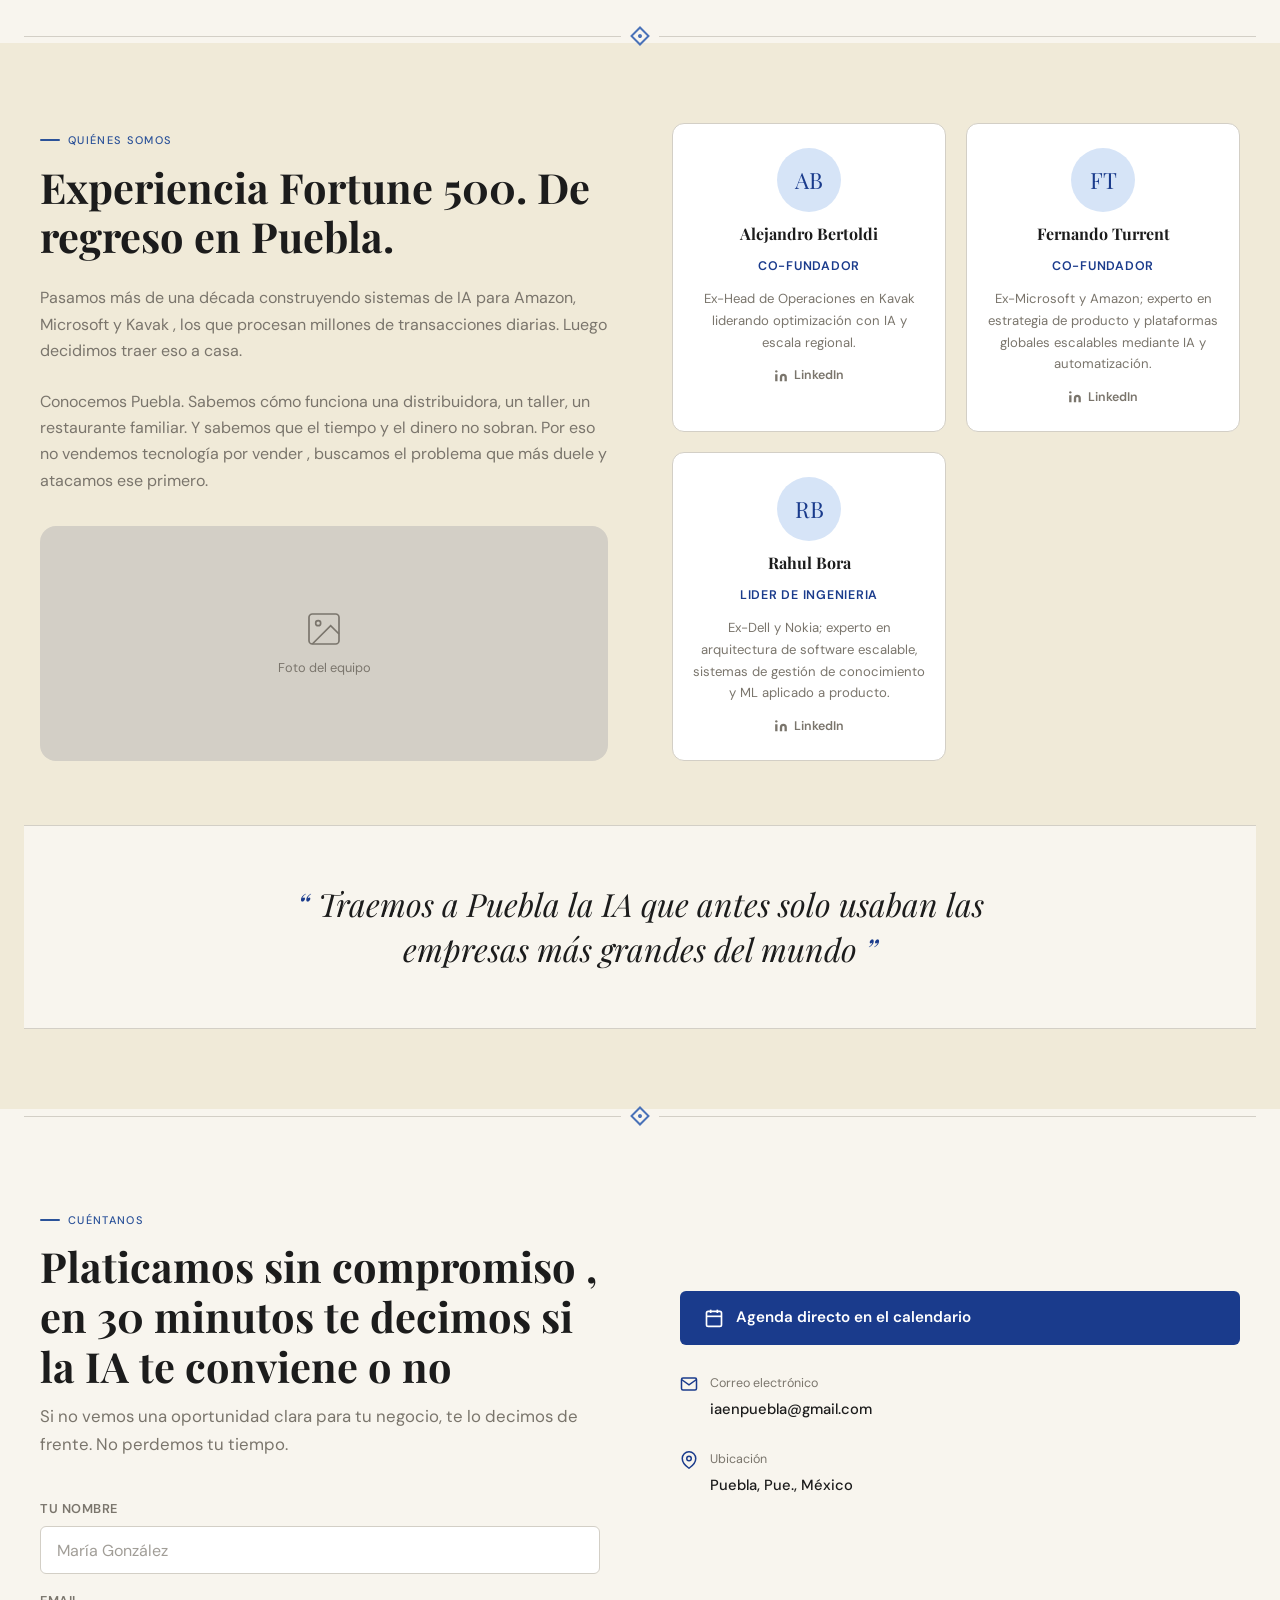
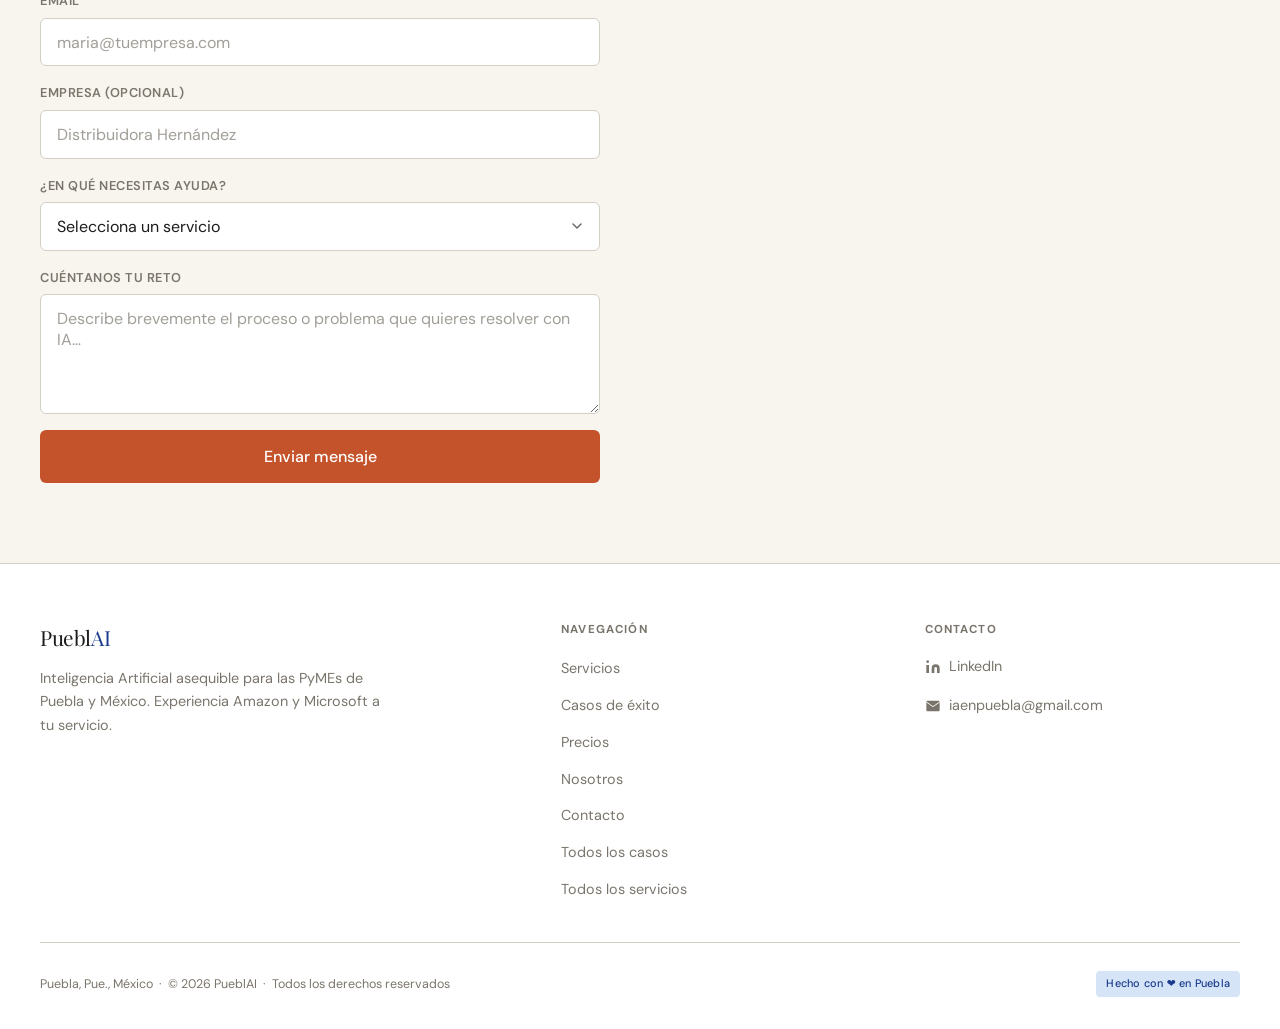
==== commit 11ad5ee4: "team" ====
--- a/index.html
+++ b/index.html
@@ -824,8 +824,8 @@
           </div>
 
           <p class="fade-in" style="transition-delay:0.1s;"
-             data-es="Pasamos más de una década construyendo sistemas de IA para Amazon y Microsoft , los que procesan millones de transacciones diarias. Luego decidimos traer eso a casa."
-             data-en="We spent over a decade building AI systems for Amazon and Microsoft , the ones that process millions of transactions daily. Then we decided to bring that home.">
+             data-es="Pasamos más de una década construyendo sistemas de IA para Amazon, Microsoft y Kavak , los que procesan millones de transacciones diarias. Luego decidimos traer eso a casa."
+             data-en="We spent over a decade building AI systems for Amazon, Microsoft and Kavak , the ones that process millions of transactions daily. Then we decided to bring that home.">
             Pasamos más de una década construyendo sistemas de IA para Amazon, Microsoft y Kavak , los que procesan millones de transacciones diarias. Luego decidimos traer eso a casa.
           </p>
 
@@ -846,60 +846,45 @@
         <div class="about-right-cards fade-in" style="transition-delay:0.2s;">
 
           <div class="team-card">
-            <div class="team-avatar" aria-label="Foto de perfil">MR</div>
-            <h4>Miguel Ríos</h4>
-            <span class="team-title">CEO &amp; Co-fundador</span>
+            <div class="team-avatar" aria-label="Foto de perfil">AB</div>
+            <h4>Alejandro Bertoldi</h4>
+            <span class="team-title">Co-fundador</span>
             <p class="team-bio"
-               data-es="8 años en Amazon AWS liderando sistemas de ML en producción."
-               data-en="8 years at Amazon AWS leading production ML systems.">
-              8 años en Amazon AWS liderando sistemas de ML en producción.
-            </p>
-            <a href="#" class="team-linkedin" aria-label="LinkedIn de Miguel Ríos">
+               data-es="Ex-Head de Operaciones en Kavak liderando optimización con IA y escala regional."
+               data-en="Former Head of Operations at Kavak leading AI optimization and regional scale.">
+              Ex-Head de Operaciones en Kavak liderando optimización con IA y escala regional.
+            </p>
+            <a href="#" class="team-linkedin" aria-label="LinkedIn de Alejandro Bertoldi">
               <svg viewBox="0 0 24 24" width="14" height="14" fill="currentColor"><path d="M16 8a6 6 0 0 1 6 6v7h-4v-7a2 2 0 0 0-2-2 2 2 0 0 0-2 2v7h-4v-7a6 6 0 0 1 6-6z"/><rect x="2" y="9" width="4" height="12"/><circle cx="4" cy="4" r="2"/></svg>
               LinkedIn
             </a>
           </div>
 
           <div class="team-card">
-            <div class="team-avatar" aria-label="Foto de perfil">AV</div>
-            <h4>Ana Vargas</h4>
-            <span class="team-title">CTO &amp; Co-fundadora</span>
+            <div class="team-avatar" aria-label="Foto de perfil">FT</div>
+            <h4>Fernando Turrent</h4>
+            <span class="team-title">Co-fundador</span>
             <p class="team-bio"
-               data-es="6 años en Microsoft Azure diseñando arquitecturas de datos."
-               data-en="6 years at Microsoft Azure designing data architectures.">
-              6 años en Microsoft Azure diseñando arquitecturas de datos.
-            </p>
-            <a href="#" class="team-linkedin" aria-label="LinkedIn de Ana Vargas">
+               data-es="Ex-Microsoft y Amazon; experto en estrategia de producto y plataformas globales escalables mediante IA y automatización."
+               data-en="Ex-Microsoft and Amazon; expert in product strategy and globally scalable platforms through AI and automation.">
+              Ex-Microsoft y Amazon; experto en estrategia de producto y plataformas globales escalables mediante IA y automatización.
+            </p>
+            <a href="#" class="team-linkedin" aria-label="LinkedIn de Fernando Turrent">
               <svg viewBox="0 0 24 24" width="14" height="14" fill="currentColor"><path d="M16 8a6 6 0 0 1 6 6v7h-4v-7a2 2 0 0 0-2-2 2 2 0 0 0-2 2v7h-4v-7a6 6 0 0 1 6-6z"/><rect x="2" y="9" width="4" height="12"/><circle cx="4" cy="4" r="2"/></svg>
               LinkedIn
             </a>
           </div>
 
           <div class="team-card">
-            <div class="team-avatar" aria-label="Foto de perfil">LC</div>
-            <h4>Luis Castillo</h4>
-            <span class="team-title">Lead Engineer</span>
+            <div class="team-avatar" aria-label="Foto de perfil">RB</div>
+            <h4>Rahul Bora</h4>
+            <span class="team-title">Lider de Ingenieria</span>
             <p class="team-bio"
-               data-es="Egresado de la BUAP. Especialista en integraciones y APIs."
-               data-en="BUAP graduate. Specialist in integrations and APIs.">
-              Egresado de la BUAP. Especialista en integraciones y APIs.
-            </p>
-            <a href="#" class="team-linkedin" aria-label="LinkedIn de Luis Castillo">
-              <svg viewBox="0 0 24 24" width="14" height="14" fill="currentColor"><path d="M16 8a6 6 0 0 1 6 6v7h-4v-7a2 2 0 0 0-2-2 2 2 0 0 0-2 2v7h-4v-7a6 6 0 0 1 6-6z"/><rect x="2" y="9" width="4" height="12"/><circle cx="4" cy="4" r="2"/></svg>
-              LinkedIn
-            </a>
-          </div>
-
-          <div class="team-card">
-            <div class="team-avatar" aria-label="Foto de perfil">SP</div>
-            <h4>Sofía Paredes</h4>
-            <span class="team-title">Data Scientist</span>
-            <p class="team-bio"
-               data-es="Maestría en Ciencia de Datos por el INAOE. Experta en modelos predictivos para retail."
-               data-en="M.Sc. in Data Science from INAOE. Expert in predictive models for retail.">
-              Maestría en Ciencia de Datos por el INAOE. Experta en modelos predictivos para retail.
-            </p>
-            <a href="#" class="team-linkedin" aria-label="LinkedIn de Sofía Paredes">
+               data-es="Ex-Dell y Nokia; experto en arquitectura de software escalable, sistemas de gestión de conocimiento y ML aplicado a producto."
+               data-en="Ex-Dell and Nokia; expert in scalable software architecture, knowledge management systems and ML applied to product.">
+              Ex-Dell y Nokia; experto en arquitectura de software escalable, sistemas de gestión de conocimiento y ML aplicado a producto.
+            </p>
+            <a href="#" class="team-linkedin" aria-label="LinkedIn de Rahul Bora">
               <svg viewBox="0 0 24 24" width="14" height="14" fill="currentColor"><path d="M16 8a6 6 0 0 1 6 6v7h-4v-7a2 2 0 0 0-2-2 2 2 0 0 0-2 2v7h-4v-7a6 6 0 0 1 6-6z"/><rect x="2" y="9" width="4" height="12"/><circle cx="4" cy="4" r="2"/></svg>
               LinkedIn
             </a>
--- a/css/styles.css
+++ b/css/styles.css
@@ -522,21 +522,29 @@
   align-items: center;
   position: relative;
   background-color: var(--color-base);
-  background-image: url("data:image/svg+xml,%3Csvg width='80' height='80' viewBox='0 0 80 80' xmlns='http://www.w3.org/2000/svg'%3E%3Cg fill='none' stroke='%231A3B8C' stroke-width='0.8' opacity='0.07'%3E%3Crect x='10' y='10' width='60' height='60'/%3E%3Crect x='25' y='25' width='30' height='30' transform='rotate(45 40 40)'/%3E%3Ccircle cx='40' cy='40' r='4'/%3E%3Cline x1='40' y1='10' x2='40' y2='70'/%3E%3Cline x1='10' y1='40' x2='70' y2='40'/%3E%3C/g%3E%3C/svg%3E");
-  background-size: 80px 80px;
-}
-
-/* Gradient overlay suave — deja ver el patrón del lado derecho */
+  overflow: hidden;
+}
+
+#hero-particles {
+  position: absolute;
+  inset: 0;
+  width: 100%;
+  height: 100%;
+  z-index: 0;
+  pointer-events: none;
+}
+
+/* Gradient overlay suave — texto legible sobre partículas */
 #hero::before {
   content: '';
   position: absolute;
   inset: 0;
   background: linear-gradient(
     to right,
-    rgba(var(--bg-rgb), 0.97) 0%,
-    rgba(var(--bg-rgb), 0.92) 50%,
-    rgba(var(--bg-rgb), 0.30) 75%,
-    rgba(var(--bg-rgb), 0.10) 100%
+    rgba(var(--bg-rgb), 0.85) 0%,
+    rgba(var(--bg-rgb), 0.70) 50%,
+    rgba(var(--bg-rgb), 0.20) 75%,
+    rgba(var(--bg-rgb), 0.05) 100%
   );
   pointer-events: none;
   z-index: 0;
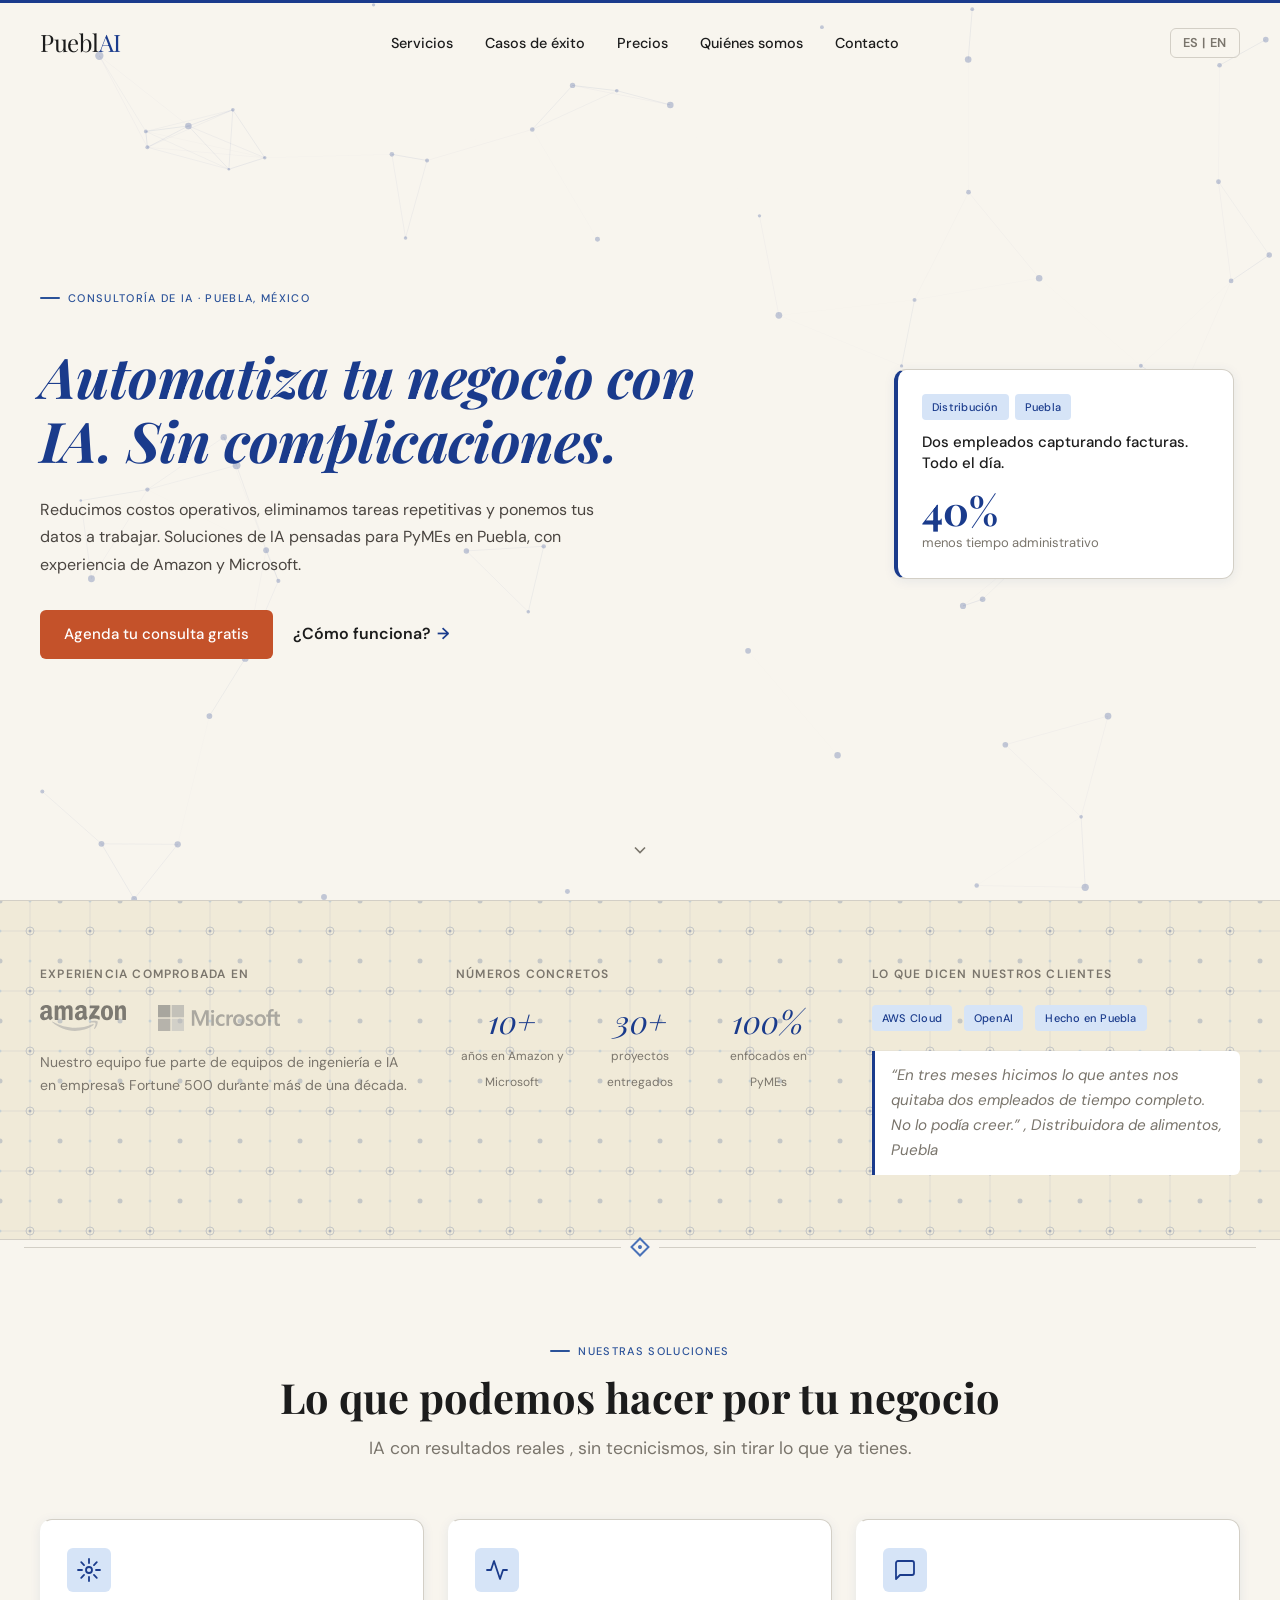
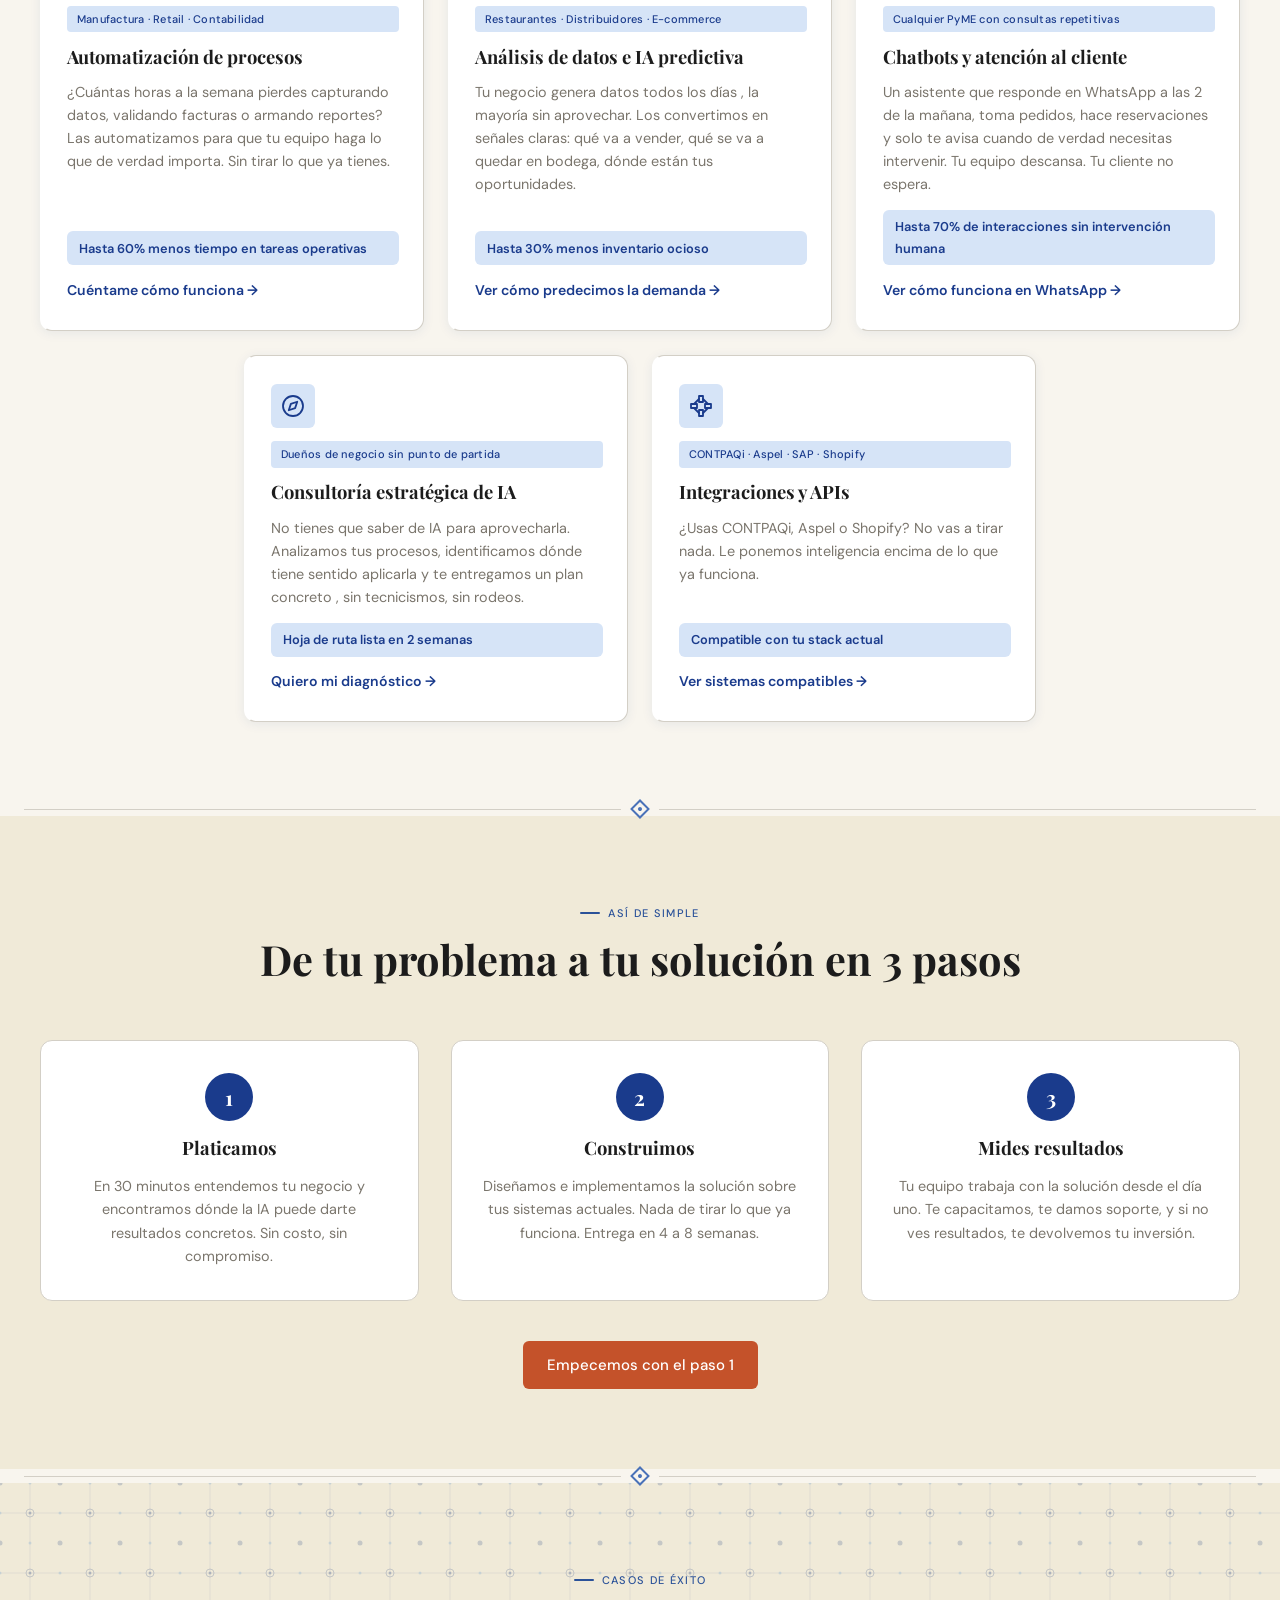
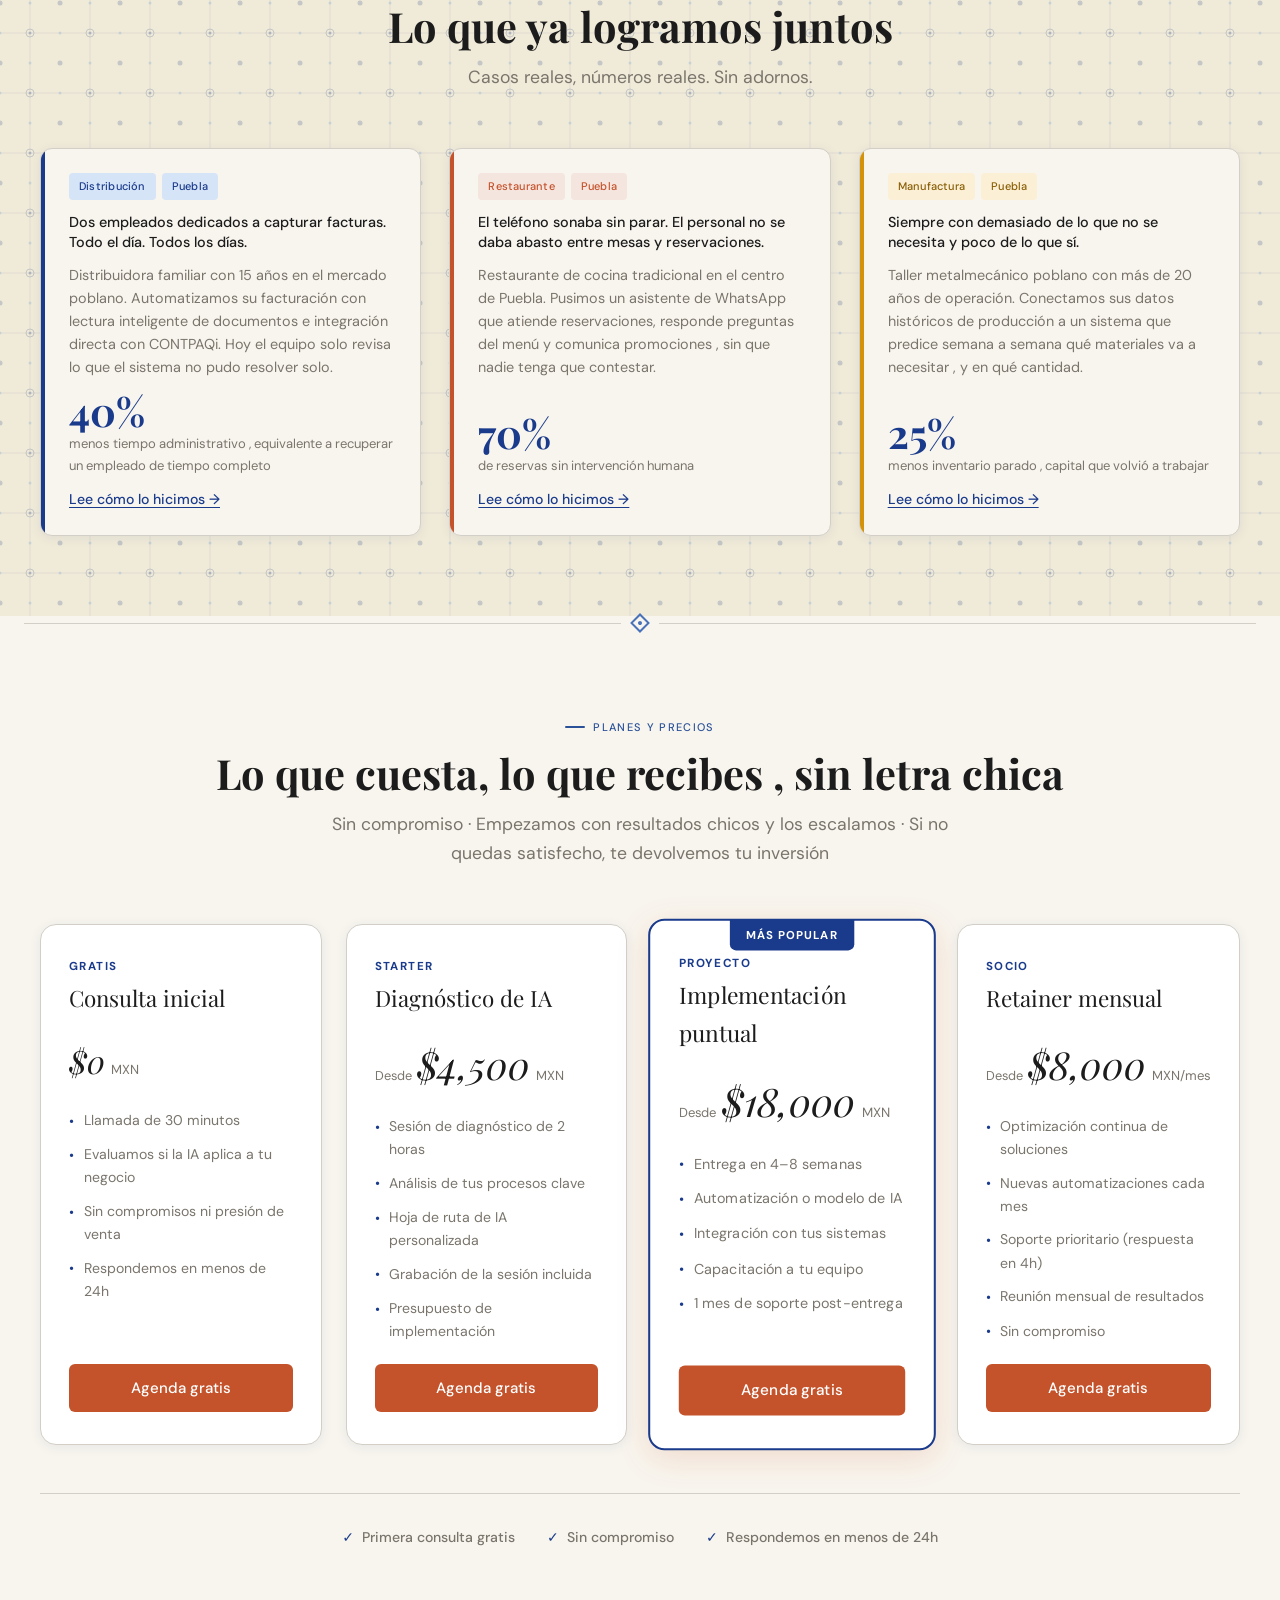
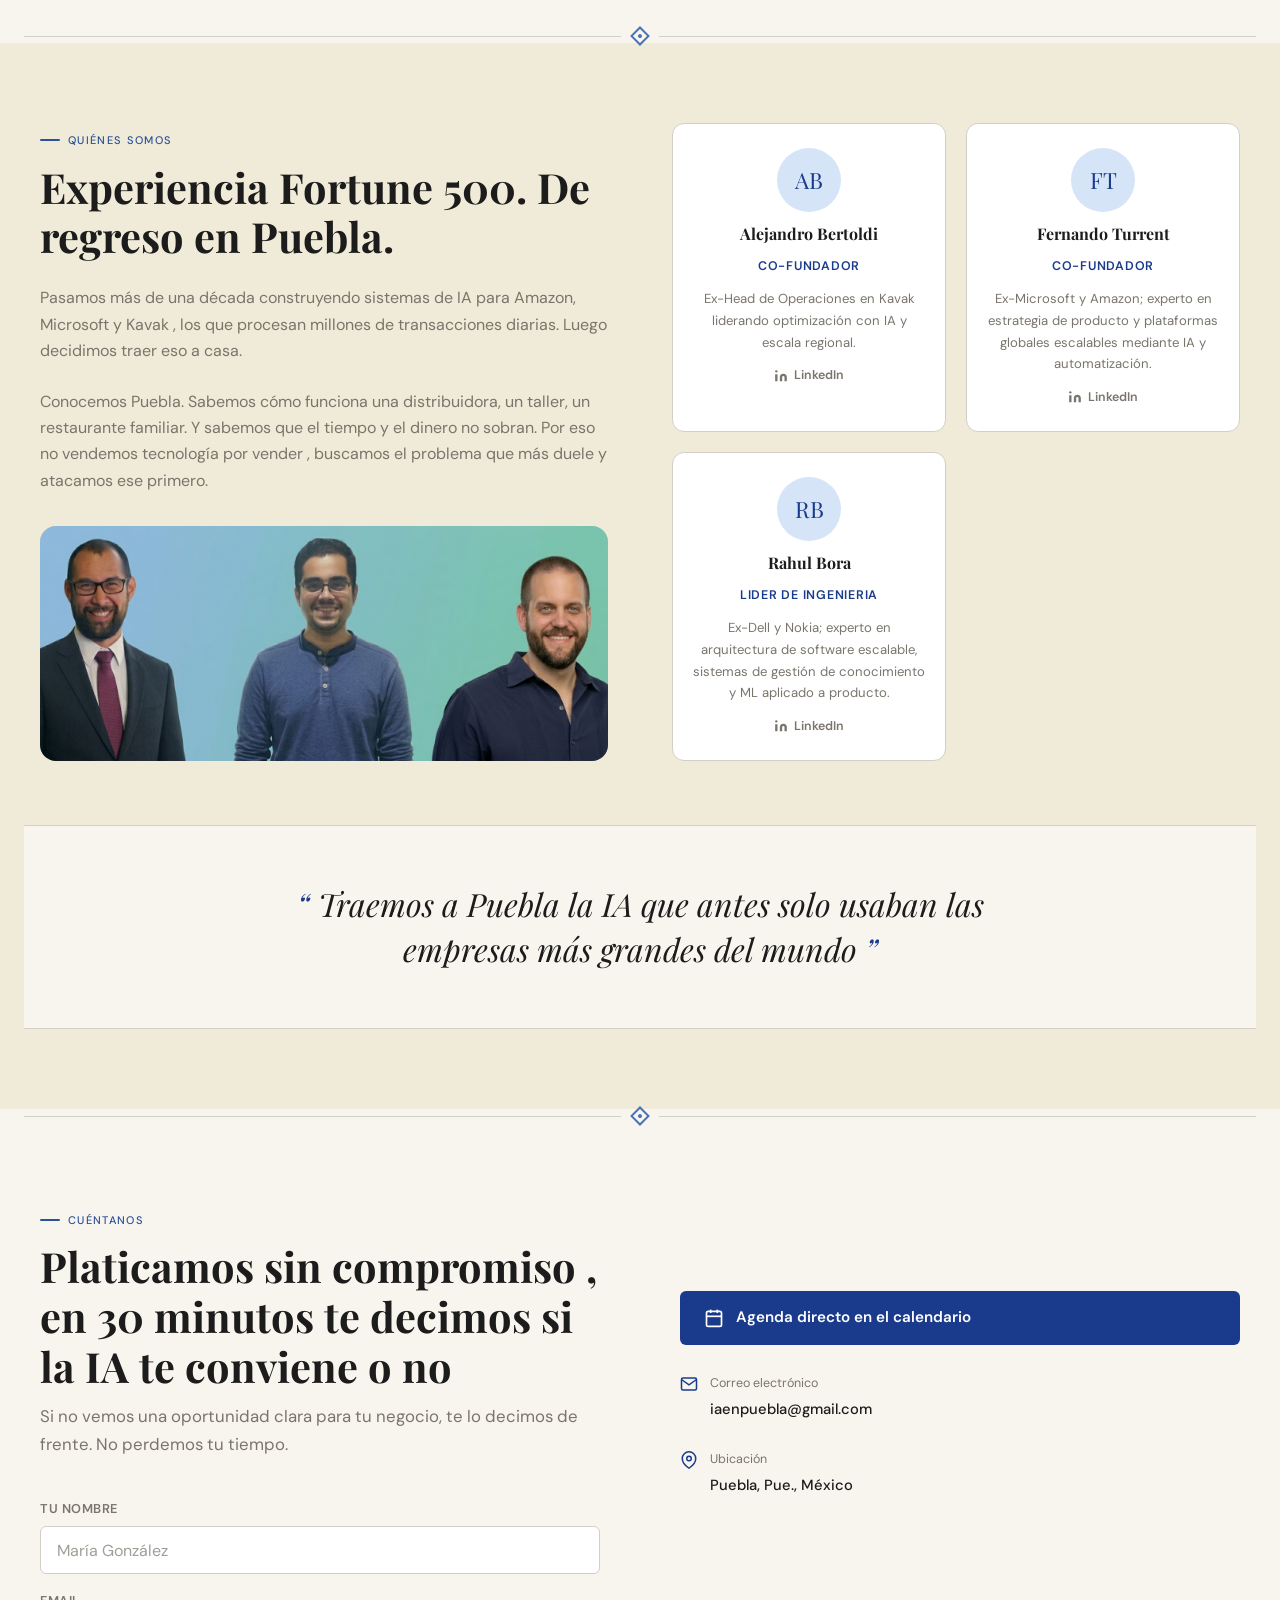
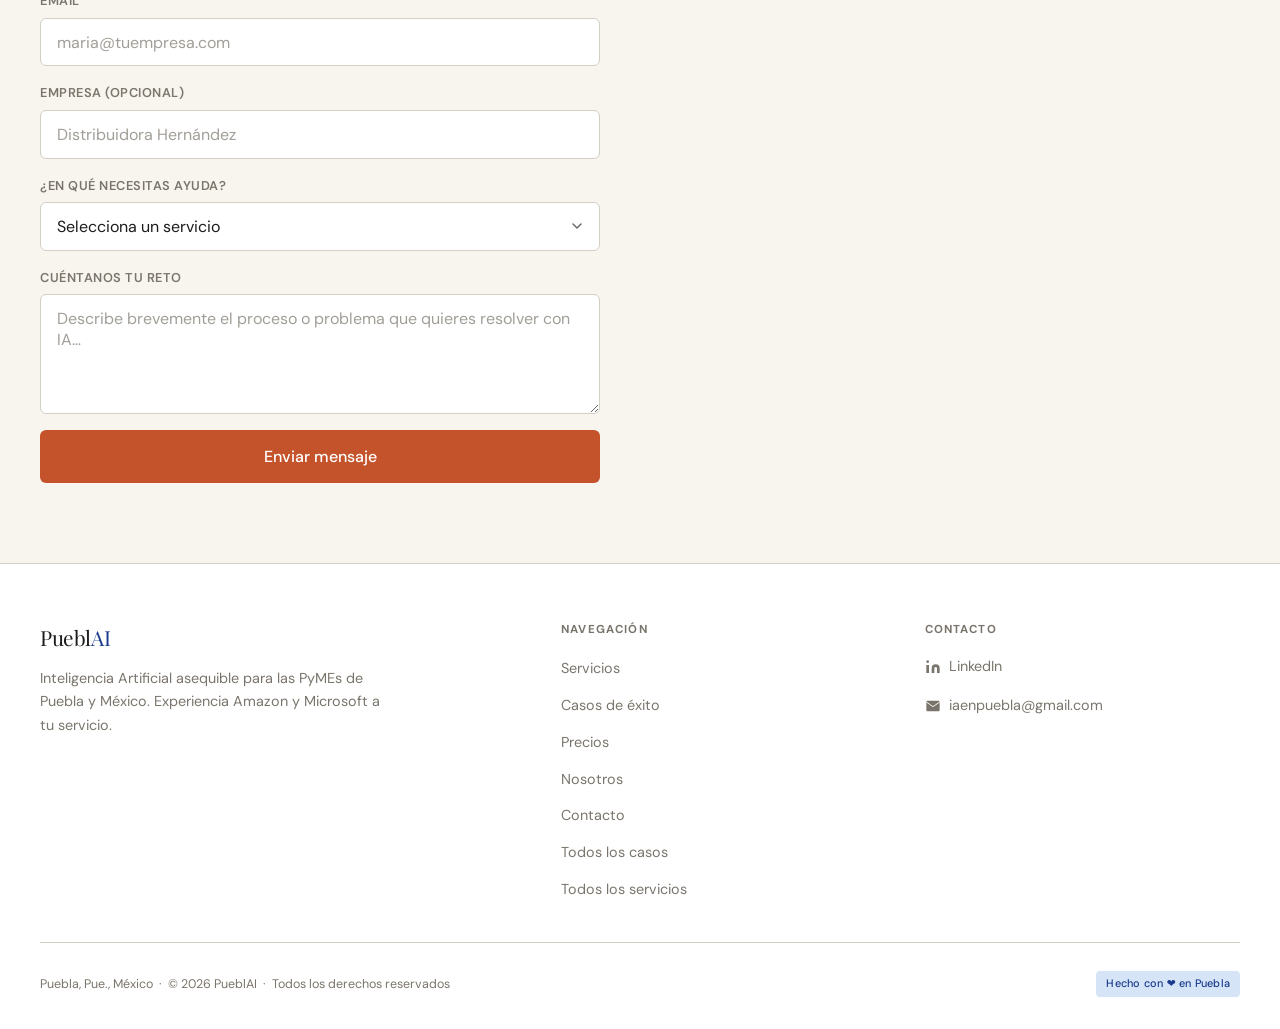
==== commit ad921926: "teampic" ====
--- a/index.html
+++ b/index.html
@@ -835,10 +835,9 @@
             Conocemos Puebla. Sabemos cómo funciona una distribuidora, un taller, un restaurante familiar. Y sabemos que el tiempo y el dinero no sobran. Por eso no vendemos tecnología por vender , buscamos el problema que más duele y atacamos ese primero.
           </p>
 
-          <!-- Team photo placeholder -->
-          <div class="about-photo-placeholder fade-in" style="transition-delay:0.2s;" role="img" aria-label="Foto del equipo PueblAI">
-            <svg viewBox="0 0 24 24" aria-hidden="true"><rect x="3" y="3" width="18" height="18" rx="2"/><circle cx="8.5" cy="8.5" r="1.5"/><polyline points="21 15 16 10 5 21"/></svg>
-            <span>Foto del equipo</span>
+          <!-- Team photo -->
+          <div class="about-photo-placeholder fade-in" style="transition-delay:0.2s;">
+            <img src="assets/images/Team.png" alt="Foto del equipo PueblAI" style="width:100%;height:100%;object-fit:cover;border-radius:inherit;">
           </div>
         </div>
 
